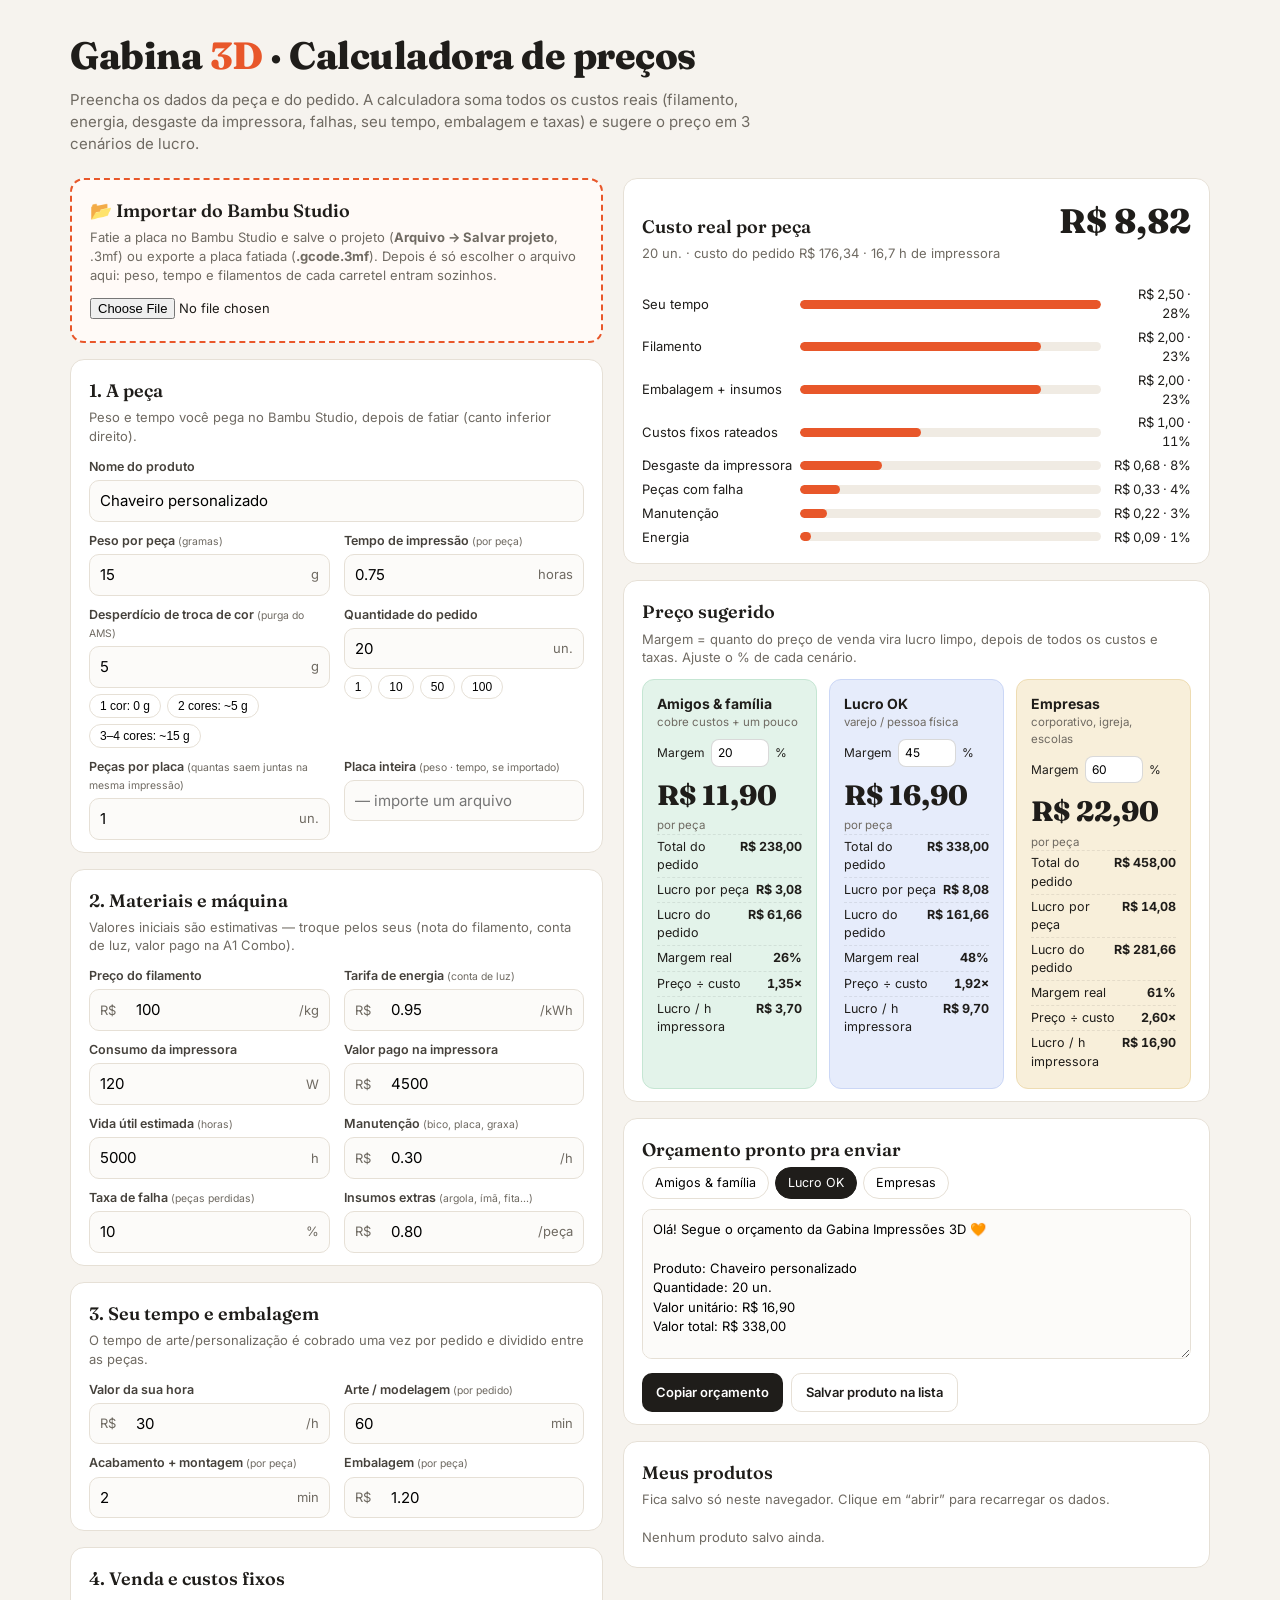
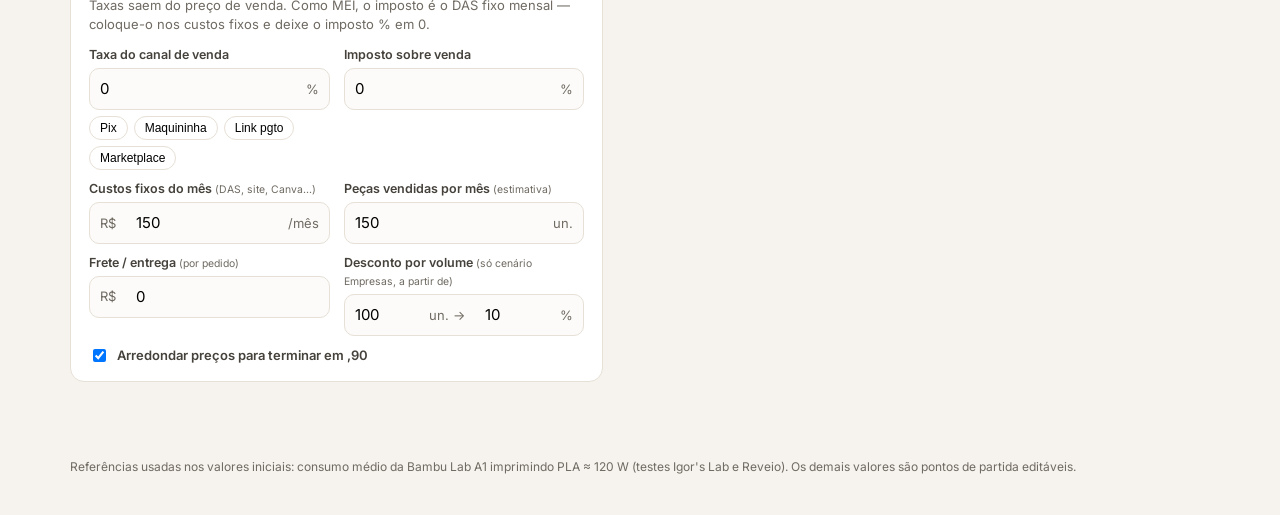
==== index.html @ 65f52829 "Calculadora de preços Gabina 3D Co-Authored-By: Claude Opus 5.5 <noreply@anthropic.com> Claude-Sessi" ====
<!DOCTYPE html>
<html lang="pt-BR">
<head>
<meta charset="UTF-8">
<meta name="viewport" content="width=device-width, initial-scale=1">
<title>Gabina 3D — Calculadora de Preços</title>
<link href="https://fonts.googleapis.com/css2?family=Fraunces:opsz,wght@9..144,600;9..144,800&family=Inter:wght@400;500;600;700&display=swap" rel="stylesheet">
<style>
:root{
  --bg:#f6f3ee; --card:#fff; --ink:#1f1d1a; --muted:#6f6a62; --line:#e6e0d6;
  --brand:#e8572a; --brand-soft:#fde9e1; --ok:#2f8f5b; --ok-soft:#e3f3ea;
  --blue:#2f5fd0; --blue-soft:#e6ecfb; --gold:#b9821a; --gold-soft:#f8efda;
  --radius:14px;
}
*{box-sizing:border-box}
body{margin:0;font-family:Inter,system-ui,sans-serif;background:var(--bg);color:var(--ink);font-size:15px;line-height:1.45}
header{padding:28px 20px 8px;max-width:1180px;margin:0 auto}
h1{font-family:Fraunces,serif;font-weight:800;font-size:clamp(26px,4vw,38px);margin:0;letter-spacing:-.5px}
h1 span{color:var(--brand)}
header p{color:var(--muted);margin:6px 0 0;max-width:720px}
main{max-width:1180px;margin:0 auto;padding:16px 20px 60px;display:grid;grid-template-columns:minmax(0,1fr) minmax(0,1.1fr);gap:20px}
@media(max-width:900px){main{grid-template-columns:1fr}}
.card{background:var(--card);border:1px solid var(--line);border-radius:var(--radius);padding:18px 18px 12px;margin-bottom:16px}
.card h2{font-family:Fraunces,serif;font-size:18px;margin:0 0 4px;font-weight:600}
.card .hint{color:var(--muted);font-size:13px;margin:0 0 12px}
.grid{display:grid;grid-template-columns:1fr 1fr;gap:10px 14px}
@media(max-width:520px){.grid{grid-template-columns:1fr}}
label{display:block;font-size:12.5px;font-weight:600;color:#45413b;margin-bottom:4px}
label small{font-weight:400;color:var(--muted)}
.field{display:flex;align-items:center;border:1px solid var(--line);border-radius:10px;background:#fcfbf9;overflow:hidden}
.field:focus-within{border-color:var(--brand);box-shadow:0 0 0 3px var(--brand-soft)}
.field span{padding:0 10px;color:var(--muted);font-size:13px;white-space:nowrap}
.field input,.field select{border:0;background:transparent;padding:9px 10px;font:inherit;width:100%;min-width:0;outline:none}
.full{grid-column:1/-1}
.presets{display:flex;flex-wrap:wrap;gap:6px;margin-top:6px}
.chip{border:1px solid var(--line);background:#fff;border-radius:999px;padding:4px 10px;font-size:12px;cursor:pointer}
.chip:hover{border-color:var(--brand);color:var(--brand)}
.right{position:sticky;top:12px;align-self:start}
@media(max-width:900px){.right{position:static}}
.costbox{display:flex;justify-content:space-between;align-items:baseline;gap:10px;flex-wrap:wrap}
.big{font-family:Fraunces,serif;font-weight:800;font-size:34px}
.bars{margin-top:10px}
.bar{display:grid;grid-template-columns:150px 1fr 82px;gap:8px;align-items:center;font-size:13px;margin:5px 0}
.bar .track{height:9px;background:#f0ebe3;border-radius:9px;overflow:hidden}
.bar .fill{height:100%;background:var(--brand);border-radius:9px}
.bar .v{text-align:right;font-variant-numeric:tabular-nums}
.scen{display:grid;grid-template-columns:repeat(3,1fr);gap:12px}
@media(max-width:640px){.scen{grid-template-columns:1fr}}
.sc{border-radius:12px;padding:14px;border:1px solid var(--line)}
.sc.a{background:var(--ok-soft);border-color:#c5e6d3}
.sc.b{background:var(--blue-soft);border-color:#cbd7f6}
.sc.c{background:var(--gold-soft);border-color:#eedcb2}
.sc h3{margin:0;font-size:14px}
.sc .tag{font-size:11.5px;color:var(--muted)}
.sc .price{font-family:Fraunces,serif;font-weight:800;font-size:28px;margin:8px 0 2px}
.sc .row{display:flex;justify-content:space-between;font-size:12.5px;padding:3px 0;border-top:1px dashed rgba(0,0,0,.08)}
.sc .row b{font-variant-numeric:tabular-nums}
.sc .m{display:flex;align-items:center;gap:6px;margin:8px 0 6px;font-size:12px}
.sc .m input{width:58px;padding:4px 6px;border:1px solid rgba(0,0,0,.15);border-radius:8px;font:inherit}
.btn{border:0;background:var(--ink);color:#fff;padding:9px 14px;border-radius:10px;font:inherit;font-weight:600;cursor:pointer;font-size:13px}
.btn.ghost{background:#fff;color:var(--ink);border:1px solid var(--line)}
.btn.small{padding:6px 10px;font-size:12px}
.btn:hover{opacity:.9}
.alert{background:#fff4e5;border:1px solid #f3d3a6;color:#7a4a08;padding:10px 12px;border-radius:10px;font-size:13px;margin-top:10px}
.alert.bad{background:#fde8e8;border-color:#f3b4b4;color:#8a1c1c}
.toggle{display:flex;align-items:center;gap:8px;font-size:13px;margin-top:10px}
textarea{width:100%;min-height:150px;border:1px solid var(--line);border-radius:10px;padding:10px;font:13px/1.5 Inter,sans-serif;background:#fcfbf9;resize:vertical}
table{width:100%;border-collapse:collapse;font-size:13px}
th,td{text-align:left;padding:7px 6px;border-bottom:1px solid var(--line)}
th{font-size:11.5px;text-transform:uppercase;letter-spacing:.4px;color:var(--muted)}
td.num{text-align:right;font-variant-numeric:tabular-nums}
.empty{color:var(--muted);font-size:13px;padding:8px 0}
.tabs{display:flex;gap:6px;margin-bottom:10px;flex-wrap:wrap}
.tabs button{border:1px solid var(--line);background:#fff;border-radius:999px;padding:6px 12px;font:inherit;font-size:12.5px;cursor:pointer}
.tabs button.on{background:var(--ink);color:#fff;border-color:var(--ink)}
.toast{position:fixed;bottom:20px;left:50%;transform:translateX(-50%);background:var(--ink);color:#fff;padding:10px 16px;border-radius:10px;font-size:13px;opacity:0;transition:.25s;pointer-events:none}
.toast.on{opacity:1}
footer{max-width:1180px;margin:0 auto;padding:0 20px 40px;color:var(--muted);font-size:12px}
</style>
</head>
<body>
<header>
  <h1>Gabina <span>3D</span> · Calculadora de preços</h1>
  <p>Preencha os dados da peça e do pedido. A calculadora soma todos os custos reais (filamento, energia, desgaste da impressora, falhas, seu tempo, embalagem e taxas) e sugere o preço em 3 cenários de lucro.</p>
</header>

<main>
<section>
  <div class="card" id="importCard" style="border:2px dashed var(--brand);background:#fffaf7">
    <h2>📂 Importar do Bambu Studio</h2>
    <p class="hint">Fatie a placa no Bambu Studio e salve o projeto (<b>Arquivo → Salvar projeto</b>, .3mf) ou exporte a placa fatiada (<b>.gcode.3mf</b>). Depois é só escolher o arquivo aqui: peso, tempo e filamentos de cada carretel entram sozinhos.</p>
    <input type="file" id="arquivo" accept=".3mf,.gcode,.gco" style="font:inherit;font-size:13px">
    <div id="impStatus"></div>
    <div id="carreteis" style="margin-top:10px"></div>
  </div>

  <div class="card">
    <h2>1. A peça</h2>
    <p class="hint">Peso e tempo você pega no Bambu Studio, depois de fatiar (canto inferior direito).</p>
    <div class="grid">
      <div class="full"><label>Nome do produto</label><div class="field"><input id="nome" value="Chaveiro personalizado"></div></div>
      <div><label>Peso por peça <small>(gramas)</small></label><div class="field"><input id="gramas" type="number" step="0.1" value="15"><span>g</span></div></div>
      <div><label>Tempo de impressão <small>(por peça)</small></label><div class="field"><input id="horas" type="number" step="0.05" value="0.75"><span>horas</span></div></div>
      <div><label>Desperdício de troca de cor <small>(purga do AMS)</small></label><div class="field"><input id="purga" type="number" step="0.1" value="5"><span>g</span></div><div class="presets"><button class="chip" data-set="purga:0">1 cor: 0 g</button><button class="chip" data-set="purga:5">2 cores: ~5 g</button><button class="chip" data-set="purga:15">3–4 cores: ~15 g</button></div></div>
      <div><label>Quantidade do pedido</label><div class="field"><input id="qtd" type="number" step="1" min="1" value="20"><span>un.</span></div><div class="presets"><button class="chip" data-set="qtd:1">1</button><button class="chip" data-set="qtd:10">10</button><button class="chip" data-set="qtd:50">50</button><button class="chip" data-set="qtd:100">100</button></div></div>
      <div><label>Peças por placa <small>(quantas saem juntas na mesma impressão)</small></label><div class="field"><input id="porPlaca" type="number" step="1" min="1" value="1"><span>un.</span></div></div>
      <div><label>Placa inteira <small>(peso · tempo, se importado)</small></label><div class="field"><input id="placaInfo" readonly placeholder="— importe um arquivo" style="color:#6f6a62"></div></div>
    </div>
  </div>

  <div class="card">
    <h2>2. Materiais e máquina</h2>
    <p class="hint">Valores iniciais são estimativas — troque pelos seus (nota do filamento, conta de luz, valor pago na A1 Combo).</p>
    <div class="grid">
      <div><label>Preço do filamento</label><div class="field"><span>R$</span><input id="filKg" type="number" step="1" value="100"><span>/kg</span></div></div>
      <div><label>Tarifa de energia <small>(conta de luz)</small></label><div class="field"><span>R$</span><input id="kwh" type="number" step="0.01" value="0.95"><span>/kWh</span></div></div>
      <div><label>Consumo da impressora</label><div class="field"><input id="watts" type="number" step="1" value="120"><span>W</span></div></div>
      <div><label>Valor pago na impressora</label><div class="field"><span>R$</span><input id="maq" type="number" step="10" value="4500"></div></div>
      <div><label>Vida útil estimada <small>(horas)</small></label><div class="field"><input id="vida" type="number" step="100" value="5000"><span>h</span></div></div>
      <div><label>Manutenção <small>(bico, placa, graxa)</small></label><div class="field"><span>R$</span><input id="manut" type="number" step="0.05" value="0.30"><span>/h</span></div></div>
      <div><label>Taxa de falha <small>(peças perdidas)</small></label><div class="field"><input id="falha" type="number" step="1" value="10"><span>%</span></div></div>
      <div><label>Insumos extras <small>(argola, ímã, fita…)</small></label><div class="field"><span>R$</span><input id="extras" type="number" step="0.1" value="0.80"><span>/peça</span></div></div>
    </div>
  </div>

  <div class="card">
    <h2>3. Seu tempo e embalagem</h2>
    <p class="hint">O tempo de arte/personalização é cobrado uma vez por pedido e dividido entre as peças.</p>
    <div class="grid">
      <div><label>Valor da sua hora</label><div class="field"><span>R$</span><input id="hora" type="number" step="1" value="30"><span>/h</span></div></div>
      <div><label>Arte / modelagem <small>(por pedido)</small></label><div class="field"><input id="arte" type="number" step="5" value="60"><span>min</span></div></div>
      <div><label>Acabamento + montagem <small>(por peça)</small></label><div class="field"><input id="acab" type="number" step="1" value="2"><span>min</span></div></div>
      <div><label>Embalagem <small>(por peça)</small></label><div class="field"><span>R$</span><input id="emb" type="number" step="0.1" value="1.20"></div></div>
    </div>
  </div>

  <div class="card">
    <h2>4. Venda e custos fixos</h2>
    <p class="hint">Taxas saem do preço de venda. Como MEI, o imposto é o DAS fixo mensal — coloque-o nos custos fixos e deixe o imposto % em 0.</p>
    <div class="grid">
      <div><label>Taxa do canal de venda</label><div class="field"><input id="taxa" type="number" step="0.1" value="0"><span>%</span></div>
        <div class="presets"><button class="chip" data-set="taxa:0">Pix</button><button class="chip" data-set="taxa:3.5">Maquininha</button><button class="chip" data-set="taxa:5">Link pgto</button><button class="chip" data-set="taxa:20">Marketplace</button></div></div>
      <div><label>Imposto sobre venda</label><div class="field"><input id="imp" type="number" step="0.1" value="0"><span>%</span></div></div>
      <div><label>Custos fixos do mês <small>(DAS, site, Canva…)</small></label><div class="field"><span>R$</span><input id="fixo" type="number" step="10" value="150"><span>/mês</span></div></div>
      <div><label>Peças vendidas por mês <small>(estimativa)</small></label><div class="field"><input id="pecasMes" type="number" step="10" value="150"><span>un.</span></div></div>
      <div><label>Frete / entrega <small>(por pedido)</small></label><div class="field"><span>R$</span><input id="frete" type="number" step="1" value="0"></div></div>
      <div><label>Desconto por volume <small>(só cenário Empresas, a partir de)</small></label><div class="field"><input id="volMin" type="number" step="10" value="100"><span>un. →</span><input id="volDesc" type="number" step="1" value="10"><span>%</span></div></div>
    </div>
    <label class="toggle"><input type="checkbox" id="arred" checked> Arredondar preços para terminar em ,90</label>
  </div>
</section>

<section class="right">
  <div class="card">
    <div class="costbox">
      <div><h2>Custo real por peça</h2><p class="hint" id="custoSub">—</p></div>
      <div class="big" id="custoUn">R$ 0,00</div>
    </div>
    <div class="bars" id="bars"></div>
    <div id="alerts"></div>
  </div>

  <div class="card">
    <h2>Preço sugerido</h2>
    <p class="hint">Margem = quanto do preço de venda vira lucro limpo, depois de todos os custos e taxas. Ajuste o % de cada cenário.</p>
    <div class="scen" id="scen"></div>
  </div>

  <div class="card">
    <h2>Orçamento pronto pra enviar</h2>
    <div class="tabs" id="tabs">
      <button data-s="0">Amigos & família</button><button data-s="1" class="on">Lucro OK</button><button data-s="2">Empresas</button>
    </div>
    <textarea id="orc" readonly></textarea>
    <div style="display:flex;gap:8px;margin-top:8px;flex-wrap:wrap">
      <button class="btn" id="copiar">Copiar orçamento</button>
      <button class="btn ghost" id="salvar">Salvar produto na lista</button>
    </div>
  </div>

  <div class="card">
    <h2>Meus produtos</h2>
    <p class="hint">Fica salvo só neste navegador. Clique em “abrir” para recarregar os dados.</p>
    <div id="lista"></div>
  </div>
</section>
</main>
<footer>Referências usadas nos valores iniciais: consumo médio da Bambu Lab A1 imprimindo PLA ≈ 120 W (testes Igor's Lab e Reveio). Os demais valores são pontos de partida editáveis.</footer>
<div class="toast" id="toast"></div>

<script>/*!

JSZip v3.10.1 - A JavaScript class for generating and reading zip files
<http://stuartk.com/jszip>

(c) 2009-2016 Stuart Knightley <stuart [at] stuartk.com>
Dual licenced under the MIT license or GPLv3. See https://raw.github.com/Stuk/jszip/main/LICENSE.markdown.

JSZip uses the library pako released under the MIT license :
https://github.com/nodeca/pako/blob/main/LICENSE
*/

!function(e){if("object"==typeof exports&&"undefined"!=typeof module)module.exports=e();else if("function"==typeof define&&define.amd)define([],e);else{("undefined"!=typeof window?window:"undefined"!=typeof global?global:"undefined"!=typeof self?self:this).JSZip=e()}}(function(){return function s(a,o,h){function u(r,e){if(!o[r]){if(!a[r]){var t="function"==typeof require&&require;if(!e&&t)return t(r,!0);if(l)return l(r,!0);var n=new Error("Cannot find module '"+r+"'");throw n.code="MODULE_NOT_FOUND",n}var i=o[r]={exports:{}};a[r][0].call(i.exports,function(e){var t=a[r][1][e];return u(t||e)},i,i.exports,s,a,o,h)}return o[r].exports}for(var l="function"==typeof require&&require,e=0;e<h.length;e++)u(h[e]);return u}({1:[function(e,t,r){"use strict";var d=e("./utils"),c=e("./support"),p="ABCDEFGHIJKLMNOPQRSTUVWXYZabcdefghijklmnopqrstuvwxyz0123456789+/=";r.encode=function(e){for(var t,r,n,i,s,a,o,h=[],u=0,l=e.length,f=l,c="string"!==d.getTypeOf(e);u<e.length;)f=l-u,n=c?(t=e[u++],r=u<l?e[u++]:0,u<l?e[u++]:0):(t=e.charCodeAt(u++),r=u<l?e.charCodeAt(u++):0,u<l?e.charCodeAt(u++):0),i=t>>2,s=(3&t)<<4|r>>4,a=1<f?(15&r)<<2|n>>6:64,o=2<f?63&n:64,h.push(p.charAt(i)+p.charAt(s)+p.charAt(a)+p.charAt(o));return h.join("")},r.decode=function(e){var t,r,n,i,s,a,o=0,h=0,u="data:";if(e.substr(0,u.length)===u)throw new Error("Invalid base64 input, it looks like a data url.");var l,f=3*(e=e.replace(/[^A-Za-z0-9+/=]/g,"")).length/4;if(e.charAt(e.length-1)===p.charAt(64)&&f--,e.charAt(e.length-2)===p.charAt(64)&&f--,f%1!=0)throw new Error("Invalid base64 input, bad content length.");for(l=c.uint8array?new Uint8Array(0|f):new Array(0|f);o<e.length;)t=p.indexOf(e.charAt(o++))<<2|(i=p.indexOf(e.charAt(o++)))>>4,r=(15&i)<<4|(s=p.indexOf(e.charAt(o++)))>>2,n=(3&s)<<6|(a=p.indexOf(e.charAt(o++))),l[h++]=t,64!==s&&(l[h++]=r),64!==a&&(l[h++]=n);return l}},{"./support":30,"./utils":32}],2:[function(e,t,r){"use strict";var n=e("./external"),i=e("./stream/DataWorker"),s=e("./stream/Crc32Probe"),a=e("./stream/DataLengthProbe");function o(e,t,r,n,i){this.compressedSize=e,this.uncompressedSize=t,this.crc32=r,this.compression=n,this.compressedContent=i}o.prototype={getContentWorker:function(){var e=new i(n.Promise.resolve(this.compressedContent)).pipe(this.compression.uncompressWorker()).pipe(new a("data_length")),t=this;return e.on("end",function(){if(this.streamInfo.data_length!==t.uncompressedSize)throw new Error("Bug : uncompressed data size mismatch")}),e},getCompressedWorker:function(){return new i(n.Promise.resolve(this.compressedContent)).withStreamInfo("compressedSize",this.compressedSize).withStreamInfo("uncompressedSize",this.uncompressedSize).withStreamInfo("crc32",this.crc32).withStreamInfo("compression",this.compression)}},o.createWorkerFrom=function(e,t,r){return e.pipe(new s).pipe(new a("uncompressedSize")).pipe(t.compressWorker(r)).pipe(new a("compressedSize")).withStreamInfo("compression",t)},t.exports=o},{"./external":6,"./stream/Crc32Probe":25,"./stream/DataLengthProbe":26,"./stream/DataWorker":27}],3:[function(e,t,r){"use strict";var n=e("./stream/GenericWorker");r.STORE={magic:"\0\0",compressWorker:function(){return new n("STORE compression")},uncompressWorker:function(){return new n("STORE decompression")}},r.DEFLATE=e("./flate")},{"./flate":7,"./stream/GenericWorker":28}],4:[function(e,t,r){"use strict";var n=e("./utils");var o=function(){for(var e,t=[],r=0;r<256;r++){e=r;for(var n=0;n<8;n++)e=1&e?3988292384^e>>>1:e>>>1;t[r]=e}return t}();t.exports=function(e,t){return void 0!==e&&e.length?"string"!==n.getTypeOf(e)?function(e,t,r,n){var i=o,s=n+r;e^=-1;for(var a=n;a<s;a++)e=e>>>8^i[255&(e^t[a])];return-1^e}(0|t,e,e.length,0):function(e,t,r,n){var i=o,s=n+r;e^=-1;for(var a=n;a<s;a++)e=e>>>8^i[255&(e^t.charCodeAt(a))];return-1^e}(0|t,e,e.length,0):0}},{"./utils":32}],5:[function(e,t,r){"use strict";r.base64=!1,r.binary=!1,r.dir=!1,r.createFolders=!0,r.date=null,r.compression=null,r.compressionOptions=null,r.comment=null,r.unixPermissions=null,r.dosPermissions=null},{}],6:[function(e,t,r){"use strict";var n=null;n="undefined"!=typeof Promise?Promise:e("lie"),t.exports={Promise:n}},{lie:37}],7:[function(e,t,r){"use strict";var n="undefined"!=typeof Uint8Array&&"undefined"!=typeof Uint16Array&&"undefined"!=typeof Uint32Array,i=e("pako"),s=e("./utils"),a=e("./stream/GenericWorker"),o=n?"uint8array":"array";function h(e,t){a.call(this,"FlateWorker/"+e),this._pako=null,this._pakoAction=e,this._pakoOptions=t,this.meta={}}r.magic="\b\0",s.inherits(h,a),h.prototype.processChunk=function(e){this.meta=e.meta,null===this._pako&&this._createPako(),this._pako.push(s.transformTo(o,e.data),!1)},h.prototype.flush=function(){a.prototype.flush.call(this),null===this._pako&&this._createPako(),this._pako.push([],!0)},h.prototype.cleanUp=function(){a.prototype.cleanUp.call(this),this._pako=null},h.prototype._createPako=function(){this._pako=new i[this._pakoAction]({raw:!0,level:this._pakoOptions.level||-1});var t=this;this._pako.onData=function(e){t.push({data:e,meta:t.meta})}},r.compressWorker=function(e){return new h("Deflate",e)},r.uncompressWorker=function(){return new h("Inflate",{})}},{"./stream/GenericWorker":28,"./utils":32,pako:38}],8:[function(e,t,r){"use strict";function A(e,t){var r,n="";for(r=0;r<t;r++)n+=String.fromCharCode(255&e),e>>>=8;return n}function n(e,t,r,n,i,s){var a,o,h=e.file,u=e.compression,l=s!==O.utf8encode,f=I.transformTo("string",s(h.name)),c=I.transformTo("string",O.utf8encode(h.name)),d=h.comment,p=I.transformTo("string",s(d)),m=I.transformTo("string",O.utf8encode(d)),_=c.length!==h.name.length,g=m.length!==d.length,b="",v="",y="",w=h.dir,k=h.date,x={crc32:0,compressedSize:0,uncompressedSize:0};t&&!r||(x.crc32=e.crc32,x.compressedSize=e.compressedSize,x.uncompressedSize=e.uncompressedSize);var S=0;t&&(S|=8),l||!_&&!g||(S|=2048);var z=0,C=0;w&&(z|=16),"UNIX"===i?(C=798,z|=function(e,t){var r=e;return e||(r=t?16893:33204),(65535&r)<<16}(h.unixPermissions,w)):(C=20,z|=function(e){return 63&(e||0)}(h.dosPermissions)),a=k.getUTCHours(),a<<=6,a|=k.getUTCMinutes(),a<<=5,a|=k.getUTCSeconds()/2,o=k.getUTCFullYear()-1980,o<<=4,o|=k.getUTCMonth()+1,o<<=5,o|=k.getUTCDate(),_&&(v=A(1,1)+A(B(f),4)+c,b+="up"+A(v.length,2)+v),g&&(y=A(1,1)+A(B(p),4)+m,b+="uc"+A(y.length,2)+y);var E="";return E+="\n\0",E+=A(S,2),E+=u.magic,E+=A(a,2),E+=A(o,2),E+=A(x.crc32,4),E+=A(x.compressedSize,4),E+=A(x.uncompressedSize,4),E+=A(f.length,2),E+=A(b.length,2),{fileRecord:R.LOCAL_FILE_HEADER+E+f+b,dirRecord:R.CENTRAL_FILE_HEADER+A(C,2)+E+A(p.length,2)+"\0\0\0\0"+A(z,4)+A(n,4)+f+b+p}}var I=e("../utils"),i=e("../stream/GenericWorker"),O=e("../utf8"),B=e("../crc32"),R=e("../signature");function s(e,t,r,n){i.call(this,"ZipFileWorker"),this.bytesWritten=0,this.zipComment=t,this.zipPlatform=r,this.encodeFileName=n,this.streamFiles=e,this.accumulate=!1,this.contentBuffer=[],this.dirRecords=[],this.currentSourceOffset=0,this.entriesCount=0,this.currentFile=null,this._sources=[]}I.inherits(s,i),s.prototype.push=function(e){var t=e.meta.percent||0,r=this.entriesCount,n=this._sources.length;this.accumulate?this.contentBuffer.push(e):(this.bytesWritten+=e.data.length,i.prototype.push.call(this,{data:e.data,meta:{currentFile:this.currentFile,percent:r?(t+100*(r-n-1))/r:100}}))},s.prototype.openedSource=function(e){this.currentSourceOffset=this.bytesWritten,this.currentFile=e.file.name;var t=this.streamFiles&&!e.file.dir;if(t){var r=n(e,t,!1,this.currentSourceOffset,this.zipPlatform,this.encodeFileName);this.push({data:r.fileRecord,meta:{percent:0}})}else this.accumulate=!0},s.prototype.closedSource=function(e){this.accumulate=!1;var t=this.streamFiles&&!e.file.dir,r=n(e,t,!0,this.currentSourceOffset,this.zipPlatform,this.encodeFileName);if(this.dirRecords.push(r.dirRecord),t)this.push({data:function(e){return R.DATA_DESCRIPTOR+A(e.crc32,4)+A(e.compressedSize,4)+A(e.uncompressedSize,4)}(e),meta:{percent:100}});else for(this.push({data:r.fileRecord,meta:{percent:0}});this.contentBuffer.length;)this.push(this.contentBuffer.shift());this.currentFile=null},s.prototype.flush=function(){for(var e=this.bytesWritten,t=0;t<this.dirRecords.length;t++)this.push({data:this.dirRecords[t],meta:{percent:100}});var r=this.bytesWritten-e,n=function(e,t,r,n,i){var s=I.transformTo("string",i(n));return R.CENTRAL_DIRECTORY_END+"\0\0\0\0"+A(e,2)+A(e,2)+A(t,4)+A(r,4)+A(s.length,2)+s}(this.dirRecords.length,r,e,this.zipComment,this.encodeFileName);this.push({data:n,meta:{percent:100}})},s.prototype.prepareNextSource=function(){this.previous=this._sources.shift(),this.openedSource(this.previous.streamInfo),this.isPaused?this.previous.pause():this.previous.resume()},s.prototype.registerPrevious=function(e){this._sources.push(e);var t=this;return e.on("data",function(e){t.processChunk(e)}),e.on("end",function(){t.closedSource(t.previous.streamInfo),t._sources.length?t.prepareNextSource():t.end()}),e.on("error",function(e){t.error(e)}),this},s.prototype.resume=function(){return!!i.prototype.resume.call(this)&&(!this.previous&&this._sources.length?(this.prepareNextSource(),!0):this.previous||this._sources.length||this.generatedError?void 0:(this.end(),!0))},s.prototype.error=function(e){var t=this._sources;if(!i.prototype.error.call(this,e))return!1;for(var r=0;r<t.length;r++)try{t[r].error(e)}catch(e){}return!0},s.prototype.lock=function(){i.prototype.lock.call(this);for(var e=this._sources,t=0;t<e.length;t++)e[t].lock()},t.exports=s},{"../crc32":4,"../signature":23,"../stream/GenericWorker":28,"../utf8":31,"../utils":32}],9:[function(e,t,r){"use strict";var u=e("../compressions"),n=e("./ZipFileWorker");r.generateWorker=function(e,a,t){var o=new n(a.streamFiles,t,a.platform,a.encodeFileName),h=0;try{e.forEach(function(e,t){h++;var r=function(e,t){var r=e||t,n=u[r];if(!n)throw new Error(r+" is not a valid compression method !");return n}(t.options.compression,a.compression),n=t.options.compressionOptions||a.compressionOptions||{},i=t.dir,s=t.date;t._compressWorker(r,n).withStreamInfo("file",{name:e,dir:i,date:s,comment:t.comment||"",unixPermissions:t.unixPermissions,dosPermissions:t.dosPermissions}).pipe(o)}),o.entriesCount=h}catch(e){o.error(e)}return o}},{"../compressions":3,"./ZipFileWorker":8}],10:[function(e,t,r){"use strict";function n(){if(!(this instanceof n))return new n;if(arguments.length)throw new Error("The constructor with parameters has been removed in JSZip 3.0, please check the upgrade guide.");this.files=Object.create(null),this.comment=null,this.root="",this.clone=function(){var e=new n;for(var t in this)"function"!=typeof this[t]&&(e[t]=this[t]);return e}}(n.prototype=e("./object")).loadAsync=e("./load"),n.support=e("./support"),n.defaults=e("./defaults"),n.version="3.10.1",n.loadAsync=function(e,t){return(new n).loadAsync(e,t)},n.external=e("./external"),t.exports=n},{"./defaults":5,"./external":6,"./load":11,"./object":15,"./support":30}],11:[function(e,t,r){"use strict";var u=e("./utils"),i=e("./external"),n=e("./utf8"),s=e("./zipEntries"),a=e("./stream/Crc32Probe"),l=e("./nodejsUtils");function f(n){return new i.Promise(function(e,t){var r=n.decompressed.getContentWorker().pipe(new a);r.on("error",function(e){t(e)}).on("end",function(){r.streamInfo.crc32!==n.decompressed.crc32?t(new Error("Corrupted zip : CRC32 mismatch")):e()}).resume()})}t.exports=function(e,o){var h=this;return o=u.extend(o||{},{base64:!1,checkCRC32:!1,optimizedBinaryString:!1,createFolders:!1,decodeFileName:n.utf8decode}),l.isNode&&l.isStream(e)?i.Promise.reject(new Error("JSZip can't accept a stream when loading a zip file.")):u.prepareContent("the loaded zip file",e,!0,o.optimizedBinaryString,o.base64).then(function(e){var t=new s(o);return t.load(e),t}).then(function(e){var t=[i.Promise.resolve(e)],r=e.files;if(o.checkCRC32)for(var n=0;n<r.length;n++)t.push(f(r[n]));return i.Promise.all(t)}).then(function(e){for(var t=e.shift(),r=t.files,n=0;n<r.length;n++){var i=r[n],s=i.fileNameStr,a=u.resolve(i.fileNameStr);h.file(a,i.decompressed,{binary:!0,optimizedBinaryString:!0,date:i.date,dir:i.dir,comment:i.fileCommentStr.length?i.fileCommentStr:null,unixPermissions:i.unixPermissions,dosPermissions:i.dosPermissions,createFolders:o.createFolders}),i.dir||(h.file(a).unsafeOriginalName=s)}return t.zipComment.length&&(h.comment=t.zipComment),h})}},{"./external":6,"./nodejsUtils":14,"./stream/Crc32Probe":25,"./utf8":31,"./utils":32,"./zipEntries":33}],12:[function(e,t,r){"use strict";var n=e("../utils"),i=e("../stream/GenericWorker");function s(e,t){i.call(this,"Nodejs stream input adapter for "+e),this._upstreamEnded=!1,this._bindStream(t)}n.inherits(s,i),s.prototype._bindStream=function(e){var t=this;(this._stream=e).pause(),e.on("data",function(e){t.push({data:e,meta:{percent:0}})}).on("error",function(e){t.isPaused?this.generatedError=e:t.error(e)}).on("end",function(){t.isPaused?t._upstreamEnded=!0:t.end()})},s.prototype.pause=function(){return!!i.prototype.pause.call(this)&&(this._stream.pause(),!0)},s.prototype.resume=function(){return!!i.prototype.resume.call(this)&&(this._upstreamEnded?this.end():this._stream.resume(),!0)},t.exports=s},{"../stream/GenericWorker":28,"../utils":32}],13:[function(e,t,r){"use strict";var i=e("readable-stream").Readable;function n(e,t,r){i.call(this,t),this._helper=e;var n=this;e.on("data",function(e,t){n.push(e)||n._helper.pause(),r&&r(t)}).on("error",function(e){n.emit("error",e)}).on("end",function(){n.push(null)})}e("../utils").inherits(n,i),n.prototype._read=function(){this._helper.resume()},t.exports=n},{"../utils":32,"readable-stream":16}],14:[function(e,t,r){"use strict";t.exports={isNode:"undefined"!=typeof Buffer,newBufferFrom:function(e,t){if(Buffer.from&&Buffer.from!==Uint8Array.from)return Buffer.from(e,t);if("number"==typeof e)throw new Error('The "data" argument must not be a number');return new Buffer(e,t)},allocBuffer:function(e){if(Buffer.alloc)return Buffer.alloc(e);var t=new Buffer(e);return t.fill(0),t},isBuffer:function(e){return Buffer.isBuffer(e)},isStream:function(e){return e&&"function"==typeof e.on&&"function"==typeof e.pause&&"function"==typeof e.resume}}},{}],15:[function(e,t,r){"use strict";function s(e,t,r){var n,i=u.getTypeOf(t),s=u.extend(r||{},f);s.date=s.date||new Date,null!==s.compression&&(s.compression=s.compression.toUpperCase()),"string"==typeof s.unixPermissions&&(s.unixPermissions=parseInt(s.unixPermissions,8)),s.unixPermissions&&16384&s.unixPermissions&&(s.dir=!0),s.dosPermissions&&16&s.dosPermissions&&(s.dir=!0),s.dir&&(e=g(e)),s.createFolders&&(n=_(e))&&b.call(this,n,!0);var a="string"===i&&!1===s.binary&&!1===s.base64;r&&void 0!==r.binary||(s.binary=!a),(t instanceof c&&0===t.uncompressedSize||s.dir||!t||0===t.length)&&(s.base64=!1,s.binary=!0,t="",s.compression="STORE",i="string");var o=null;o=t instanceof c||t instanceof l?t:p.isNode&&p.isStream(t)?new m(e,t):u.prepareContent(e,t,s.binary,s.optimizedBinaryString,s.base64);var h=new d(e,o,s);this.files[e]=h}var i=e("./utf8"),u=e("./utils"),l=e("./stream/GenericWorker"),a=e("./stream/StreamHelper"),f=e("./defaults"),c=e("./compressedObject"),d=e("./zipObject"),o=e("./generate"),p=e("./nodejsUtils"),m=e("./nodejs/NodejsStreamInputAdapter"),_=function(e){"/"===e.slice(-1)&&(e=e.substring(0,e.length-1));var t=e.lastIndexOf("/");return 0<t?e.substring(0,t):""},g=function(e){return"/"!==e.slice(-1)&&(e+="/"),e},b=function(e,t){return t=void 0!==t?t:f.createFolders,e=g(e),this.files[e]||s.call(this,e,null,{dir:!0,createFolders:t}),this.files[e]};function h(e){return"[object RegExp]"===Object.prototype.toString.call(e)}var n={load:function(){throw new Error("This method has been removed in JSZip 3.0, please check the upgrade guide.")},forEach:function(e){var t,r,n;for(t in this.files)n=this.files[t],(r=t.slice(this.root.length,t.length))&&t.slice(0,this.root.length)===this.root&&e(r,n)},filter:function(r){var n=[];return this.forEach(function(e,t){r(e,t)&&n.push(t)}),n},file:function(e,t,r){if(1!==arguments.length)return e=this.root+e,s.call(this,e,t,r),this;if(h(e)){var n=e;return this.filter(function(e,t){return!t.dir&&n.test(e)})}var i=this.files[this.root+e];return i&&!i.dir?i:null},folder:function(r){if(!r)return this;if(h(r))return this.filter(function(e,t){return t.dir&&r.test(e)});var e=this.root+r,t=b.call(this,e),n=this.clone();return n.root=t.name,n},remove:function(r){r=this.root+r;var e=this.files[r];if(e||("/"!==r.slice(-1)&&(r+="/"),e=this.files[r]),e&&!e.dir)delete this.files[r];else for(var t=this.filter(function(e,t){return t.name.slice(0,r.length)===r}),n=0;n<t.length;n++)delete this.files[t[n].name];return this},generate:function(){throw new Error("This method has been removed in JSZip 3.0, please check the upgrade guide.")},generateInternalStream:function(e){var t,r={};try{if((r=u.extend(e||{},{streamFiles:!1,compression:"STORE",compressionOptions:null,type:"",platform:"DOS",comment:null,mimeType:"application/zip",encodeFileName:i.utf8encode})).type=r.type.toLowerCase(),r.compression=r.compression.toUpperCase(),"binarystring"===r.type&&(r.type="string"),!r.type)throw new Error("No output type specified.");u.checkSupport(r.type),"darwin"!==r.platform&&"freebsd"!==r.platform&&"linux"!==r.platform&&"sunos"!==r.platform||(r.platform="UNIX"),"win32"===r.platform&&(r.platform="DOS");var n=r.comment||this.comment||"";t=o.generateWorker(this,r,n)}catch(e){(t=new l("error")).error(e)}return new a(t,r.type||"string",r.mimeType)},generateAsync:function(e,t){return this.generateInternalStream(e).accumulate(t)},generateNodeStream:function(e,t){return(e=e||{}).type||(e.type="nodebuffer"),this.generateInternalStream(e).toNodejsStream(t)}};t.exports=n},{"./compressedObject":2,"./defaults":5,"./generate":9,"./nodejs/NodejsStreamInputAdapter":12,"./nodejsUtils":14,"./stream/GenericWorker":28,"./stream/StreamHelper":29,"./utf8":31,"./utils":32,"./zipObject":35}],16:[function(e,t,r){"use strict";t.exports=e("stream")},{stream:void 0}],17:[function(e,t,r){"use strict";var n=e("./DataReader");function i(e){n.call(this,e);for(var t=0;t<this.data.length;t++)e[t]=255&e[t]}e("../utils").inherits(i,n),i.prototype.byteAt=function(e){return this.data[this.zero+e]},i.prototype.lastIndexOfSignature=function(e){for(var t=e.charCodeAt(0),r=e.charCodeAt(1),n=e.charCodeAt(2),i=e.charCodeAt(3),s=this.length-4;0<=s;--s)if(this.data[s]===t&&this.data[s+1]===r&&this.data[s+2]===n&&this.data[s+3]===i)return s-this.zero;return-1},i.prototype.readAndCheckSignature=function(e){var t=e.charCodeAt(0),r=e.charCodeAt(1),n=e.charCodeAt(2),i=e.charCodeAt(3),s=this.readData(4);return t===s[0]&&r===s[1]&&n===s[2]&&i===s[3]},i.prototype.readData=function(e){if(this.checkOffset(e),0===e)return[];var t=this.data.slice(this.zero+this.index,this.zero+this.index+e);return this.index+=e,t},t.exports=i},{"../utils":32,"./DataReader":18}],18:[function(e,t,r){"use strict";var n=e("../utils");function i(e){this.data=e,this.length=e.length,this.index=0,this.zero=0}i.prototype={checkOffset:function(e){this.checkIndex(this.index+e)},checkIndex:function(e){if(this.length<this.zero+e||e<0)throw new Error("End of data reached (data length = "+this.length+", asked index = "+e+"). Corrupted zip ?")},setIndex:function(e){this.checkIndex(e),this.index=e},skip:function(e){this.setIndex(this.index+e)},byteAt:function(){},readInt:function(e){var t,r=0;for(this.checkOffset(e),t=this.index+e-1;t>=this.index;t--)r=(r<<8)+this.byteAt(t);return this.index+=e,r},readString:function(e){return n.transformTo("string",this.readData(e))},readData:function(){},lastIndexOfSignature:function(){},readAndCheckSignature:function(){},readDate:function(){var e=this.readInt(4);return new Date(Date.UTC(1980+(e>>25&127),(e>>21&15)-1,e>>16&31,e>>11&31,e>>5&63,(31&e)<<1))}},t.exports=i},{"../utils":32}],19:[function(e,t,r){"use strict";var n=e("./Uint8ArrayReader");function i(e){n.call(this,e)}e("../utils").inherits(i,n),i.prototype.readData=function(e){this.checkOffset(e);var t=this.data.slice(this.zero+this.index,this.zero+this.index+e);return this.index+=e,t},t.exports=i},{"../utils":32,"./Uint8ArrayReader":21}],20:[function(e,t,r){"use strict";var n=e("./DataReader");function i(e){n.call(this,e)}e("../utils").inherits(i,n),i.prototype.byteAt=function(e){return this.data.charCodeAt(this.zero+e)},i.prototype.lastIndexOfSignature=function(e){return this.data.lastIndexOf(e)-this.zero},i.prototype.readAndCheckSignature=function(e){return e===this.readData(4)},i.prototype.readData=function(e){this.checkOffset(e);var t=this.data.slice(this.zero+this.index,this.zero+this.index+e);return this.index+=e,t},t.exports=i},{"../utils":32,"./DataReader":18}],21:[function(e,t,r){"use strict";var n=e("./ArrayReader");function i(e){n.call(this,e)}e("../utils").inherits(i,n),i.prototype.readData=function(e){if(this.checkOffset(e),0===e)return new Uint8Array(0);var t=this.data.subarray(this.zero+this.index,this.zero+this.index+e);return this.index+=e,t},t.exports=i},{"../utils":32,"./ArrayReader":17}],22:[function(e,t,r){"use strict";var n=e("../utils"),i=e("../support"),s=e("./ArrayReader"),a=e("./StringReader"),o=e("./NodeBufferReader"),h=e("./Uint8ArrayReader");t.exports=function(e){var t=n.getTypeOf(e);return n.checkSupport(t),"string"!==t||i.uint8array?"nodebuffer"===t?new o(e):i.uint8array?new h(n.transformTo("uint8array",e)):new s(n.transformTo("array",e)):new a(e)}},{"../support":30,"../utils":32,"./ArrayReader":17,"./NodeBufferReader":19,"./StringReader":20,"./Uint8ArrayReader":21}],23:[function(e,t,r){"use strict";r.LOCAL_FILE_HEADER="PK",r.CENTRAL_FILE_HEADER="PK",r.CENTRAL_DIRECTORY_END="PK",r.ZIP64_CENTRAL_DIRECTORY_LOCATOR="PK",r.ZIP64_CENTRAL_DIRECTORY_END="PK",r.DATA_DESCRIPTOR="PK\b"},{}],24:[function(e,t,r){"use strict";var n=e("./GenericWorker"),i=e("../utils");function s(e){n.call(this,"ConvertWorker to "+e),this.destType=e}i.inherits(s,n),s.prototype.processChunk=function(e){this.push({data:i.transformTo(this.destType,e.data),meta:e.meta})},t.exports=s},{"../utils":32,"./GenericWorker":28}],25:[function(e,t,r){"use strict";var n=e("./GenericWorker"),i=e("../crc32");function s(){n.call(this,"Crc32Probe"),this.withStreamInfo("crc32",0)}e("../utils").inherits(s,n),s.prototype.processChunk=function(e){this.streamInfo.crc32=i(e.data,this.streamInfo.crc32||0),this.push(e)},t.exports=s},{"../crc32":4,"../utils":32,"./GenericWorker":28}],26:[function(e,t,r){"use strict";var n=e("../utils"),i=e("./GenericWorker");function s(e){i.call(this,"DataLengthProbe for "+e),this.propName=e,this.withStreamInfo(e,0)}n.inherits(s,i),s.prototype.processChunk=function(e){if(e){var t=this.streamInfo[this.propName]||0;this.streamInfo[this.propName]=t+e.data.length}i.prototype.processChunk.call(this,e)},t.exports=s},{"../utils":32,"./GenericWorker":28}],27:[function(e,t,r){"use strict";var n=e("../utils"),i=e("./GenericWorker");function s(e){i.call(this,"DataWorker");var t=this;this.dataIsReady=!1,this.index=0,this.max=0,this.data=null,this.type="",this._tickScheduled=!1,e.then(function(e){t.dataIsReady=!0,t.data=e,t.max=e&&e.length||0,t.type=n.getTypeOf(e),t.isPaused||t._tickAndRepeat()},function(e){t.error(e)})}n.inherits(s,i),s.prototype.cleanUp=function(){i.prototype.cleanUp.call(this),this.data=null},s.prototype.resume=function(){return!!i.prototype.resume.call(this)&&(!this._tickScheduled&&this.dataIsReady&&(this._tickScheduled=!0,n.delay(this._tickAndRepeat,[],this)),!0)},s.prototype._tickAndRepeat=function(){this._tickScheduled=!1,this.isPaused||this.isFinished||(this._tick(),this.isFinished||(n.delay(this._tickAndRepeat,[],this),this._tickScheduled=!0))},s.prototype._tick=function(){if(this.isPaused||this.isFinished)return!1;var e=null,t=Math.min(this.max,this.index+16384);if(this.index>=this.max)return this.end();switch(this.type){case"string":e=this.data.substring(this.index,t);break;case"uint8array":e=this.data.subarray(this.index,t);break;case"array":case"nodebuffer":e=this.data.slice(this.index,t)}return this.index=t,this.push({data:e,meta:{percent:this.max?this.index/this.max*100:0}})},t.exports=s},{"../utils":32,"./GenericWorker":28}],28:[function(e,t,r){"use strict";function n(e){this.name=e||"default",this.streamInfo={},this.generatedError=null,this.extraStreamInfo={},this.isPaused=!0,this.isFinished=!1,this.isLocked=!1,this._listeners={data:[],end:[],error:[]},this.previous=null}n.prototype={push:function(e){this.emit("data",e)},end:function(){if(this.isFinished)return!1;this.flush();try{this.emit("end"),this.cleanUp(),this.isFinished=!0}catch(e){this.emit("error",e)}return!0},error:function(e){return!this.isFinished&&(this.isPaused?this.generatedError=e:(this.isFinished=!0,this.emit("error",e),this.previous&&this.previous.error(e),this.cleanUp()),!0)},on:function(e,t){return this._listeners[e].push(t),this},cleanUp:function(){this.streamInfo=this.generatedError=this.extraStreamInfo=null,this._listeners=[]},emit:function(e,t){if(this._listeners[e])for(var r=0;r<this._listeners[e].length;r++)this._listeners[e][r].call(this,t)},pipe:function(e){return e.registerPrevious(this)},registerPrevious:function(e){if(this.isLocked)throw new Error("The stream '"+this+"' has already been used.");this.streamInfo=e.streamInfo,this.mergeStreamInfo(),this.previous=e;var t=this;return e.on("data",function(e){t.processChunk(e)}),e.on("end",function(){t.end()}),e.on("error",function(e){t.error(e)}),this},pause:function(){return!this.isPaused&&!this.isFinished&&(this.isPaused=!0,this.previous&&this.previous.pause(),!0)},resume:function(){if(!this.isPaused||this.isFinished)return!1;var e=this.isPaused=!1;return this.generatedError&&(this.error(this.generatedError),e=!0),this.previous&&this.previous.resume(),!e},flush:function(){},processChunk:function(e){this.push(e)},withStreamInfo:function(e,t){return this.extraStreamInfo[e]=t,this.mergeStreamInfo(),this},mergeStreamInfo:function(){for(var e in this.extraStreamInfo)Object.prototype.hasOwnProperty.call(this.extraStreamInfo,e)&&(this.streamInfo[e]=this.extraStreamInfo[e])},lock:function(){if(this.isLocked)throw new Error("The stream '"+this+"' has already been used.");this.isLocked=!0,this.previous&&this.previous.lock()},toString:function(){var e="Worker "+this.name;return this.previous?this.previous+" -> "+e:e}},t.exports=n},{}],29:[function(e,t,r){"use strict";var h=e("../utils"),i=e("./ConvertWorker"),s=e("./GenericWorker"),u=e("../base64"),n=e("../support"),a=e("../external"),o=null;if(n.nodestream)try{o=e("../nodejs/NodejsStreamOutputAdapter")}catch(e){}function l(e,o){return new a.Promise(function(t,r){var n=[],i=e._internalType,s=e._outputType,a=e._mimeType;e.on("data",function(e,t){n.push(e),o&&o(t)}).on("error",function(e){n=[],r(e)}).on("end",function(){try{var e=function(e,t,r){switch(e){case"blob":return h.newBlob(h.transformTo("arraybuffer",t),r);case"base64":return u.encode(t);default:return h.transformTo(e,t)}}(s,function(e,t){var r,n=0,i=null,s=0;for(r=0;r<t.length;r++)s+=t[r].length;switch(e){case"string":return t.join("");case"array":return Array.prototype.concat.apply([],t);case"uint8array":for(i=new Uint8Array(s),r=0;r<t.length;r++)i.set(t[r],n),n+=t[r].length;return i;case"nodebuffer":return Buffer.concat(t);default:throw new Error("concat : unsupported type '"+e+"'")}}(i,n),a);t(e)}catch(e){r(e)}n=[]}).resume()})}function f(e,t,r){var n=t;switch(t){case"blob":case"arraybuffer":n="uint8array";break;case"base64":n="string"}try{this._internalType=n,this._outputType=t,this._mimeType=r,h.checkSupport(n),this._worker=e.pipe(new i(n)),e.lock()}catch(e){this._worker=new s("error"),this._worker.error(e)}}f.prototype={accumulate:function(e){return l(this,e)},on:function(e,t){var r=this;return"data"===e?this._worker.on(e,function(e){t.call(r,e.data,e.meta)}):this._worker.on(e,function(){h.delay(t,arguments,r)}),this},resume:function(){return h.delay(this._worker.resume,[],this._worker),this},pause:function(){return this._worker.pause(),this},toNodejsStream:function(e){if(h.checkSupport("nodestream"),"nodebuffer"!==this._outputType)throw new Error(this._outputType+" is not supported by this method");return new o(this,{objectMode:"nodebuffer"!==this._outputType},e)}},t.exports=f},{"../base64":1,"../external":6,"../nodejs/NodejsStreamOutputAdapter":13,"../support":30,"../utils":32,"./ConvertWorker":24,"./GenericWorker":28}],30:[function(e,t,r){"use strict";if(r.base64=!0,r.array=!0,r.string=!0,r.arraybuffer="undefined"!=typeof ArrayBuffer&&"undefined"!=typeof Uint8Array,r.nodebuffer="undefined"!=typeof Buffer,r.uint8array="undefined"!=typeof Uint8Array,"undefined"==typeof ArrayBuffer)r.blob=!1;else{var n=new ArrayBuffer(0);try{r.blob=0===new Blob([n],{type:"application/zip"}).size}catch(e){try{var i=new(self.BlobBuilder||self.WebKitBlobBuilder||self.MozBlobBuilder||self.MSBlobBuilder);i.append(n),r.blob=0===i.getBlob("application/zip").size}catch(e){r.blob=!1}}}try{r.nodestream=!!e("readable-stream").Readable}catch(e){r.nodestream=!1}},{"readable-stream":16}],31:[function(e,t,s){"use strict";for(var o=e("./utils"),h=e("./support"),r=e("./nodejsUtils"),n=e("./stream/GenericWorker"),u=new Array(256),i=0;i<256;i++)u[i]=252<=i?6:248<=i?5:240<=i?4:224<=i?3:192<=i?2:1;u[254]=u[254]=1;function a(){n.call(this,"utf-8 decode"),this.leftOver=null}function l(){n.call(this,"utf-8 encode")}s.utf8encode=function(e){return h.nodebuffer?r.newBufferFrom(e,"utf-8"):function(e){var t,r,n,i,s,a=e.length,o=0;for(i=0;i<a;i++)55296==(64512&(r=e.charCodeAt(i)))&&i+1<a&&56320==(64512&(n=e.charCodeAt(i+1)))&&(r=65536+(r-55296<<10)+(n-56320),i++),o+=r<128?1:r<2048?2:r<65536?3:4;for(t=h.uint8array?new Uint8Array(o):new Array(o),i=s=0;s<o;i++)55296==(64512&(r=e.charCodeAt(i)))&&i+1<a&&56320==(64512&(n=e.charCodeAt(i+1)))&&(r=65536+(r-55296<<10)+(n-56320),i++),r<128?t[s++]=r:(r<2048?t[s++]=192|r>>>6:(r<65536?t[s++]=224|r>>>12:(t[s++]=240|r>>>18,t[s++]=128|r>>>12&63),t[s++]=128|r>>>6&63),t[s++]=128|63&r);return t}(e)},s.utf8decode=function(e){return h.nodebuffer?o.transformTo("nodebuffer",e).toString("utf-8"):function(e){var t,r,n,i,s=e.length,a=new Array(2*s);for(t=r=0;t<s;)if((n=e[t++])<128)a[r++]=n;else if(4<(i=u[n]))a[r++]=65533,t+=i-1;else{for(n&=2===i?31:3===i?15:7;1<i&&t<s;)n=n<<6|63&e[t++],i--;1<i?a[r++]=65533:n<65536?a[r++]=n:(n-=65536,a[r++]=55296|n>>10&1023,a[r++]=56320|1023&n)}return a.length!==r&&(a.subarray?a=a.subarray(0,r):a.length=r),o.applyFromCharCode(a)}(e=o.transformTo(h.uint8array?"uint8array":"array",e))},o.inherits(a,n),a.prototype.processChunk=function(e){var t=o.transformTo(h.uint8array?"uint8array":"array",e.data);if(this.leftOver&&this.leftOver.length){if(h.uint8array){var r=t;(t=new Uint8Array(r.length+this.leftOver.length)).set(this.leftOver,0),t.set(r,this.leftOver.length)}else t=this.leftOver.concat(t);this.leftOver=null}var n=function(e,t){var r;for((t=t||e.length)>e.length&&(t=e.length),r=t-1;0<=r&&128==(192&e[r]);)r--;return r<0?t:0===r?t:r+u[e[r]]>t?r:t}(t),i=t;n!==t.length&&(h.uint8array?(i=t.subarray(0,n),this.leftOver=t.subarray(n,t.length)):(i=t.slice(0,n),this.leftOver=t.slice(n,t.length))),this.push({data:s.utf8decode(i),meta:e.meta})},a.prototype.flush=function(){this.leftOver&&this.leftOver.length&&(this.push({data:s.utf8decode(this.leftOver),meta:{}}),this.leftOver=null)},s.Utf8DecodeWorker=a,o.inherits(l,n),l.prototype.processChunk=function(e){this.push({data:s.utf8encode(e.data),meta:e.meta})},s.Utf8EncodeWorker=l},{"./nodejsUtils":14,"./stream/GenericWorker":28,"./support":30,"./utils":32}],32:[function(e,t,a){"use strict";var o=e("./support"),h=e("./base64"),r=e("./nodejsUtils"),u=e("./external");function n(e){return e}function l(e,t){for(var r=0;r<e.length;++r)t[r]=255&e.charCodeAt(r);return t}e("setimmediate"),a.newBlob=function(t,r){a.checkSupport("blob");try{return new Blob([t],{type:r})}catch(e){try{var n=new(self.BlobBuilder||self.WebKitBlobBuilder||self.MozBlobBuilder||self.MSBlobBuilder);return n.append(t),n.getBlob(r)}catch(e){throw new Error("Bug : can't construct the Blob.")}}};var i={stringifyByChunk:function(e,t,r){var n=[],i=0,s=e.length;if(s<=r)return String.fromCharCode.apply(null,e);for(;i<s;)"array"===t||"nodebuffer"===t?n.push(String.fromCharCode.apply(null,e.slice(i,Math.min(i+r,s)))):n.push(String.fromCharCode.apply(null,e.subarray(i,Math.min(i+r,s)))),i+=r;return n.join("")},stringifyByChar:function(e){for(var t="",r=0;r<e.length;r++)t+=String.fromCharCode(e[r]);return t},applyCanBeUsed:{uint8array:function(){try{return o.uint8array&&1===String.fromCharCode.apply(null,new Uint8Array(1)).length}catch(e){return!1}}(),nodebuffer:function(){try{return o.nodebuffer&&1===String.fromCharCode.apply(null,r.allocBuffer(1)).length}catch(e){return!1}}()}};function s(e){var t=65536,r=a.getTypeOf(e),n=!0;if("uint8array"===r?n=i.applyCanBeUsed.uint8array:"nodebuffer"===r&&(n=i.applyCanBeUsed.nodebuffer),n)for(;1<t;)try{return i.stringifyByChunk(e,r,t)}catch(e){t=Math.floor(t/2)}return i.stringifyByChar(e)}function f(e,t){for(var r=0;r<e.length;r++)t[r]=e[r];return t}a.applyFromCharCode=s;var c={};c.string={string:n,array:function(e){return l(e,new Array(e.length))},arraybuffer:function(e){return c.string.uint8array(e).buffer},uint8array:function(e){return l(e,new Uint8Array(e.length))},nodebuffer:function(e){return l(e,r.allocBuffer(e.length))}},c.array={string:s,array:n,arraybuffer:function(e){return new Uint8Array(e).buffer},uint8array:function(e){return new Uint8Array(e)},nodebuffer:function(e){return r.newBufferFrom(e)}},c.arraybuffer={string:function(e){return s(new Uint8Array(e))},array:function(e){return f(new Uint8Array(e),new Array(e.byteLength))},arraybuffer:n,uint8array:function(e){return new Uint8Array(e)},nodebuffer:function(e){return r.newBufferFrom(new Uint8Array(e))}},c.uint8array={string:s,array:function(e){return f(e,new Array(e.length))},arraybuffer:function(e){return e.buffer},uint8array:n,nodebuffer:function(e){return r.newBufferFrom(e)}},c.nodebuffer={string:s,array:function(e){return f(e,new Array(e.length))},arraybuffer:function(e){return c.nodebuffer.uint8array(e).buffer},uint8array:function(e){return f(e,new Uint8Array(e.length))},nodebuffer:n},a.transformTo=function(e,t){if(t=t||"",!e)return t;a.checkSupport(e);var r=a.getTypeOf(t);return c[r][e](t)},a.resolve=function(e){for(var t=e.split("/"),r=[],n=0;n<t.length;n++){var i=t[n];"."===i||""===i&&0!==n&&n!==t.length-1||(".."===i?r.pop():r.push(i))}return r.join("/")},a.getTypeOf=function(e){return"string"==typeof e?"string":"[object Array]"===Object.prototype.toString.call(e)?"array":o.nodebuffer&&r.isBuffer(e)?"nodebuffer":o.uint8array&&e instanceof Uint8Array?"uint8array":o.arraybuffer&&e instanceof ArrayBuffer?"arraybuffer":void 0},a.checkSupport=function(e){if(!o[e.toLowerCase()])throw new Error(e+" is not supported by this platform")},a.MAX_VALUE_16BITS=65535,a.MAX_VALUE_32BITS=-1,a.pretty=function(e){var t,r,n="";for(r=0;r<(e||"").length;r++)n+="\\x"+((t=e.charCodeAt(r))<16?"0":"")+t.toString(16).toUpperCase();return n},a.delay=function(e,t,r){setImmediate(function(){e.apply(r||null,t||[])})},a.inherits=function(e,t){function r(){}r.prototype=t.prototype,e.prototype=new r},a.extend=function(){var e,t,r={};for(e=0;e<arguments.length;e++)for(t in arguments[e])Object.prototype.hasOwnProperty.call(arguments[e],t)&&void 0===r[t]&&(r[t]=arguments[e][t]);return r},a.prepareContent=function(r,e,n,i,s){return u.Promise.resolve(e).then(function(n){return o.blob&&(n instanceof Blob||-1!==["[object File]","[object Blob]"].indexOf(Object.prototype.toString.call(n)))&&"undefined"!=typeof FileReader?new u.Promise(function(t,r){var e=new FileReader;e.onload=function(e){t(e.target.result)},e.onerror=function(e){r(e.target.error)},e.readAsArrayBuffer(n)}):n}).then(function(e){var t=a.getTypeOf(e);return t?("arraybuffer"===t?e=a.transformTo("uint8array",e):"string"===t&&(s?e=h.decode(e):n&&!0!==i&&(e=function(e){return l(e,o.uint8array?new Uint8Array(e.length):new Array(e.length))}(e))),e):u.Promise.reject(new Error("Can't read the data of '"+r+"'. Is it in a supported JavaScript type (String, Blob, ArrayBuffer, etc) ?"))})}},{"./base64":1,"./external":6,"./nodejsUtils":14,"./support":30,setimmediate:54}],33:[function(e,t,r){"use strict";var n=e("./reader/readerFor"),i=e("./utils"),s=e("./signature"),a=e("./zipEntry"),o=e("./support");function h(e){this.files=[],this.loadOptions=e}h.prototype={checkSignature:function(e){if(!this.reader.readAndCheckSignature(e)){this.reader.index-=4;var t=this.reader.readString(4);throw new Error("Corrupted zip or bug: unexpected signature ("+i.pretty(t)+", expected "+i.pretty(e)+")")}},isSignature:function(e,t){var r=this.reader.index;this.reader.setIndex(e);var n=this.reader.readString(4)===t;return this.reader.setIndex(r),n},readBlockEndOfCentral:function(){this.diskNumber=this.reader.readInt(2),this.diskWithCentralDirStart=this.reader.readInt(2),this.centralDirRecordsOnThisDisk=this.reader.readInt(2),this.centralDirRecords=this.reader.readInt(2),this.centralDirSize=this.reader.readInt(4),this.centralDirOffset=this.reader.readInt(4),this.zipCommentLength=this.reader.readInt(2);var e=this.reader.readData(this.zipCommentLength),t=o.uint8array?"uint8array":"array",r=i.transformTo(t,e);this.zipComment=this.loadOptions.decodeFileName(r)},readBlockZip64EndOfCentral:function(){this.zip64EndOfCentralSize=this.reader.readInt(8),this.reader.skip(4),this.diskNumber=this.reader.readInt(4),this.diskWithCentralDirStart=this.reader.readInt(4),this.centralDirRecordsOnThisDisk=this.reader.readInt(8),this.centralDirRecords=this.reader.readInt(8),this.centralDirSize=this.reader.readInt(8),this.centralDirOffset=this.reader.readInt(8),this.zip64ExtensibleData={};for(var e,t,r,n=this.zip64EndOfCentralSize-44;0<n;)e=this.reader.readInt(2),t=this.reader.readInt(4),r=this.reader.readData(t),this.zip64ExtensibleData[e]={id:e,length:t,value:r}},readBlockZip64EndOfCentralLocator:function(){if(this.diskWithZip64CentralDirStart=this.reader.readInt(4),this.relativeOffsetEndOfZip64CentralDir=this.reader.readInt(8),this.disksCount=this.reader.readInt(4),1<this.disksCount)throw new Error("Multi-volumes zip are not supported")},readLocalFiles:function(){var e,t;for(e=0;e<this.files.length;e++)t=this.files[e],this.reader.setIndex(t.localHeaderOffset),this.checkSignature(s.LOCAL_FILE_HEADER),t.readLocalPart(this.reader),t.handleUTF8(),t.processAttributes()},readCentralDir:function(){var e;for(this.reader.setIndex(this.centralDirOffset);this.reader.readAndCheckSignature(s.CENTRAL_FILE_HEADER);)(e=new a({zip64:this.zip64},this.loadOptions)).readCentralPart(this.reader),this.files.push(e);if(this.centralDirRecords!==this.files.length&&0!==this.centralDirRecords&&0===this.files.length)throw new Error("Corrupted zip or bug: expected "+this.centralDirRecords+" records in central dir, got "+this.files.length)},readEndOfCentral:function(){var e=this.reader.lastIndexOfSignature(s.CENTRAL_DIRECTORY_END);if(e<0)throw!this.isSignature(0,s.LOCAL_FILE_HEADER)?new Error("Can't find end of central directory : is this a zip file ? If it is, see https://stuk.github.io/jszip/documentation/howto/read_zip.html"):new Error("Corrupted zip: can't find end of central directory");this.reader.setIndex(e);var t=e;if(this.checkSignature(s.CENTRAL_DIRECTORY_END),this.readBlockEndOfCentral(),this.diskNumber===i.MAX_VALUE_16BITS||this.diskWithCentralDirStart===i.MAX_VALUE_16BITS||this.centralDirRecordsOnThisDisk===i.MAX_VALUE_16BITS||this.centralDirRecords===i.MAX_VALUE_16BITS||this.centralDirSize===i.MAX_VALUE_32BITS||this.centralDirOffset===i.MAX_VALUE_32BITS){if(this.zip64=!0,(e=this.reader.lastIndexOfSignature(s.ZIP64_CENTRAL_DIRECTORY_LOCATOR))<0)throw new Error("Corrupted zip: can't find the ZIP64 end of central directory locator");if(this.reader.setIndex(e),this.checkSignature(s.ZIP64_CENTRAL_DIRECTORY_LOCATOR),this.readBlockZip64EndOfCentralLocator(),!this.isSignature(this.relativeOffsetEndOfZip64CentralDir,s.ZIP64_CENTRAL_DIRECTORY_END)&&(this.relativeOffsetEndOfZip64CentralDir=this.reader.lastIndexOfSignature(s.ZIP64_CENTRAL_DIRECTORY_END),this.relativeOffsetEndOfZip64CentralDir<0))throw new Error("Corrupted zip: can't find the ZIP64 end of central directory");this.reader.setIndex(this.relativeOffsetEndOfZip64CentralDir),this.checkSignature(s.ZIP64_CENTRAL_DIRECTORY_END),this.readBlockZip64EndOfCentral()}var r=this.centralDirOffset+this.centralDirSize;this.zip64&&(r+=20,r+=12+this.zip64EndOfCentralSize);var n=t-r;if(0<n)this.isSignature(t,s.CENTRAL_FILE_HEADER)||(this.reader.zero=n);else if(n<0)throw new Error("Corrupted zip: missing "+Math.abs(n)+" bytes.")},prepareReader:function(e){this.reader=n(e)},load:function(e){this.prepareReader(e),this.readEndOfCentral(),this.readCentralDir(),this.readLocalFiles()}},t.exports=h},{"./reader/readerFor":22,"./signature":23,"./support":30,"./utils":32,"./zipEntry":34}],34:[function(e,t,r){"use strict";var n=e("./reader/readerFor"),s=e("./utils"),i=e("./compressedObject"),a=e("./crc32"),o=e("./utf8"),h=e("./compressions"),u=e("./support");function l(e,t){this.options=e,this.loadOptions=t}l.prototype={isEncrypted:function(){return 1==(1&this.bitFlag)},useUTF8:function(){return 2048==(2048&this.bitFlag)},readLocalPart:function(e){var t,r;if(e.skip(22),this.fileNameLength=e.readInt(2),r=e.readInt(2),this.fileName=e.readData(this.fileNameLength),e.skip(r),-1===this.compressedSize||-1===this.uncompressedSize)throw new Error("Bug or corrupted zip : didn't get enough information from the central directory (compressedSize === -1 || uncompressedSize === -1)");if(null===(t=function(e){for(var t in h)if(Object.prototype.hasOwnProperty.call(h,t)&&h[t].magic===e)return h[t];return null}(this.compressionMethod)))throw new Error("Corrupted zip : compression "+s.pretty(this.compressionMethod)+" unknown (inner file : "+s.transformTo("string",this.fileName)+")");this.decompressed=new i(this.compressedSize,this.uncompressedSize,this.crc32,t,e.readData(this.compressedSize))},readCentralPart:function(e){this.versionMadeBy=e.readInt(2),e.skip(2),this.bitFlag=e.readInt(2),this.compressionMethod=e.readString(2),this.date=e.readDate(),this.crc32=e.readInt(4),this.compressedSize=e.readInt(4),this.uncompressedSize=e.readInt(4);var t=e.readInt(2);if(this.extraFieldsLength=e.readInt(2),this.fileCommentLength=e.readInt(2),this.diskNumberStart=e.readInt(2),this.internalFileAttributes=e.readInt(2),this.externalFileAttributes=e.readInt(4),this.localHeaderOffset=e.readInt(4),this.isEncrypted())throw new Error("Encrypted zip are not supported");e.skip(t),this.readExtraFields(e),this.parseZIP64ExtraField(e),this.fileComment=e.readData(this.fileCommentLength)},processAttributes:function(){this.unixPermissions=null,this.dosPermissions=null;var e=this.versionMadeBy>>8;this.dir=!!(16&this.externalFileAttributes),0==e&&(this.dosPermissions=63&this.externalFileAttributes),3==e&&(this.unixPermissions=this.externalFileAttributes>>16&65535),this.dir||"/"!==this.fileNameStr.slice(-1)||(this.dir=!0)},parseZIP64ExtraField:function(){if(this.extraFields[1]){var e=n(this.extraFields[1].value);this.uncompressedSize===s.MAX_VALUE_32BITS&&(this.uncompressedSize=e.readInt(8)),this.compressedSize===s.MAX_VALUE_32BITS&&(this.compressedSize=e.readInt(8)),this.localHeaderOffset===s.MAX_VALUE_32BITS&&(this.localHeaderOffset=e.readInt(8)),this.diskNumberStart===s.MAX_VALUE_32BITS&&(this.diskNumberStart=e.readInt(4))}},readExtraFields:function(e){var t,r,n,i=e.index+this.extraFieldsLength;for(this.extraFields||(this.extraFields={});e.index+4<i;)t=e.readInt(2),r=e.readInt(2),n=e.readData(r),this.extraFields[t]={id:t,length:r,value:n};e.setIndex(i)},handleUTF8:function(){var e=u.uint8array?"uint8array":"array";if(this.useUTF8())this.fileNameStr=o.utf8decode(this.fileName),this.fileCommentStr=o.utf8decode(this.fileComment);else{var t=this.findExtraFieldUnicodePath();if(null!==t)this.fileNameStr=t;else{var r=s.transformTo(e,this.fileName);this.fileNameStr=this.loadOptions.decodeFileName(r)}var n=this.findExtraFieldUnicodeComment();if(null!==n)this.fileCommentStr=n;else{var i=s.transformTo(e,this.fileComment);this.fileCommentStr=this.loadOptions.decodeFileName(i)}}},findExtraFieldUnicodePath:function(){var e=this.extraFields[28789];if(e){var t=n(e.value);return 1!==t.readInt(1)?null:a(this.fileName)!==t.readInt(4)?null:o.utf8decode(t.readData(e.length-5))}return null},findExtraFieldUnicodeComment:function(){var e=this.extraFields[25461];if(e){var t=n(e.value);return 1!==t.readInt(1)?null:a(this.fileComment)!==t.readInt(4)?null:o.utf8decode(t.readData(e.length-5))}return null}},t.exports=l},{"./compressedObject":2,"./compressions":3,"./crc32":4,"./reader/readerFor":22,"./support":30,"./utf8":31,"./utils":32}],35:[function(e,t,r){"use strict";function n(e,t,r){this.name=e,this.dir=r.dir,this.date=r.date,this.comment=r.comment,this.unixPermissions=r.unixPermissions,this.dosPermissions=r.dosPermissions,this._data=t,this._dataBinary=r.binary,this.options={compression:r.compression,compressionOptions:r.compressionOptions}}var s=e("./stream/StreamHelper"),i=e("./stream/DataWorker"),a=e("./utf8"),o=e("./compressedObject"),h=e("./stream/GenericWorker");n.prototype={internalStream:function(e){var t=null,r="string";try{if(!e)throw new Error("No output type specified.");var n="string"===(r=e.toLowerCase())||"text"===r;"binarystring"!==r&&"text"!==r||(r="string"),t=this._decompressWorker();var i=!this._dataBinary;i&&!n&&(t=t.pipe(new a.Utf8EncodeWorker)),!i&&n&&(t=t.pipe(new a.Utf8DecodeWorker))}catch(e){(t=new h("error")).error(e)}return new s(t,r,"")},async:function(e,t){return this.internalStream(e).accumulate(t)},nodeStream:function(e,t){return this.internalStream(e||"nodebuffer").toNodejsStream(t)},_compressWorker:function(e,t){if(this._data instanceof o&&this._data.compression.magic===e.magic)return this._data.getCompressedWorker();var r=this._decompressWorker();return this._dataBinary||(r=r.pipe(new a.Utf8EncodeWorker)),o.createWorkerFrom(r,e,t)},_decompressWorker:function(){return this._data instanceof o?this._data.getContentWorker():this._data instanceof h?this._data:new i(this._data)}};for(var u=["asText","asBinary","asNodeBuffer","asUint8Array","asArrayBuffer"],l=function(){throw new Error("This method has been removed in JSZip 3.0, please check the upgrade guide.")},f=0;f<u.length;f++)n.prototype[u[f]]=l;t.exports=n},{"./compressedObject":2,"./stream/DataWorker":27,"./stream/GenericWorker":28,"./stream/StreamHelper":29,"./utf8":31}],36:[function(e,l,t){(function(t){"use strict";var r,n,e=t.MutationObserver||t.WebKitMutationObserver;if(e){var i=0,s=new e(u),a=t.document.createTextNode("");s.observe(a,{characterData:!0}),r=function(){a.data=i=++i%2}}else if(t.setImmediate||void 0===t.MessageChannel)r="document"in t&&"onreadystatechange"in t.document.createElement("script")?function(){var e=t.document.createElement("script");e.onreadystatechange=function(){u(),e.onreadystatechange=null,e.parentNode.removeChild(e),e=null},t.document.documentElement.appendChild(e)}:function(){setTimeout(u,0)};else{var o=new t.MessageChannel;o.port1.onmessage=u,r=function(){o.port2.postMessage(0)}}var h=[];function u(){var e,t;n=!0;for(var r=h.length;r;){for(t=h,h=[],e=-1;++e<r;)t[e]();r=h.length}n=!1}l.exports=function(e){1!==h.push(e)||n||r()}}).call(this,"undefined"!=typeof global?global:"undefined"!=typeof self?self:"undefined"!=typeof window?window:{})},{}],37:[function(e,t,r){"use strict";var i=e("immediate");function u(){}var l={},s=["REJECTED"],a=["FULFILLED"],n=["PENDING"];function o(e){if("function"!=typeof e)throw new TypeError("resolver must be a function");this.state=n,this.queue=[],this.outcome=void 0,e!==u&&d(this,e)}function h(e,t,r){this.promise=e,"function"==typeof t&&(this.onFulfilled=t,this.callFulfilled=this.otherCallFulfilled),"function"==typeof r&&(this.onRejected=r,this.callRejected=this.otherCallRejected)}function f(t,r,n){i(function(){var e;try{e=r(n)}catch(e){return l.reject(t,e)}e===t?l.reject(t,new TypeError("Cannot resolve promise with itself")):l.resolve(t,e)})}function c(e){var t=e&&e.then;if(e&&("object"==typeof e||"function"==typeof e)&&"function"==typeof t)return function(){t.apply(e,arguments)}}function d(t,e){var r=!1;function n(e){r||(r=!0,l.reject(t,e))}function i(e){r||(r=!0,l.resolve(t,e))}var s=p(function(){e(i,n)});"error"===s.status&&n(s.value)}function p(e,t){var r={};try{r.value=e(t),r.status="success"}catch(e){r.status="error",r.value=e}return r}(t.exports=o).prototype.finally=function(t){if("function"!=typeof t)return this;var r=this.constructor;return this.then(function(e){return r.resolve(t()).then(function(){return e})},function(e){return r.resolve(t()).then(function(){throw e})})},o.prototype.catch=function(e){return this.then(null,e)},o.prototype.then=function(e,t){if("function"!=typeof e&&this.state===a||"function"!=typeof t&&this.state===s)return this;var r=new this.constructor(u);this.state!==n?f(r,this.state===a?e:t,this.outcome):this.queue.push(new h(r,e,t));return r},h.prototype.callFulfilled=function(e){l.resolve(this.promise,e)},h.prototype.otherCallFulfilled=function(e){f(this.promise,this.onFulfilled,e)},h.prototype.callRejected=function(e){l.reject(this.promise,e)},h.prototype.otherCallRejected=function(e){f(this.promise,this.onRejected,e)},l.resolve=function(e,t){var r=p(c,t);if("error"===r.status)return l.reject(e,r.value);var n=r.value;if(n)d(e,n);else{e.state=a,e.outcome=t;for(var i=-1,s=e.queue.length;++i<s;)e.queue[i].callFulfilled(t)}return e},l.reject=function(e,t){e.state=s,e.outcome=t;for(var r=-1,n=e.queue.length;++r<n;)e.queue[r].callRejected(t);return e},o.resolve=function(e){if(e instanceof this)return e;return l.resolve(new this(u),e)},o.reject=function(e){var t=new this(u);return l.reject(t,e)},o.all=function(e){var r=this;if("[object Array]"!==Object.prototype.toString.call(e))return this.reject(new TypeError("must be an array"));var n=e.length,i=!1;if(!n)return this.resolve([]);var s=new Array(n),a=0,t=-1,o=new this(u);for(;++t<n;)h(e[t],t);return o;function h(e,t){r.resolve(e).then(function(e){s[t]=e,++a!==n||i||(i=!0,l.resolve(o,s))},function(e){i||(i=!0,l.reject(o,e))})}},o.race=function(e){var t=this;if("[object Array]"!==Object.prototype.toString.call(e))return this.reject(new TypeError("must be an array"));var r=e.length,n=!1;if(!r)return this.resolve([]);var i=-1,s=new this(u);for(;++i<r;)a=e[i],t.resolve(a).then(function(e){n||(n=!0,l.resolve(s,e))},function(e){n||(n=!0,l.reject(s,e))});var a;return s}},{immediate:36}],38:[function(e,t,r){"use strict";var n={};(0,e("./lib/utils/common").assign)(n,e("./lib/deflate"),e("./lib/inflate"),e("./lib/zlib/constants")),t.exports=n},{"./lib/deflate":39,"./lib/inflate":40,"./lib/utils/common":41,"./lib/zlib/constants":44}],39:[function(e,t,r){"use strict";var a=e("./zlib/deflate"),o=e("./utils/common"),h=e("./utils/strings"),i=e("./zlib/messages"),s=e("./zlib/zstream"),u=Object.prototype.toString,l=0,f=-1,c=0,d=8;function p(e){if(!(this instanceof p))return new p(e);this.options=o.assign({level:f,method:d,chunkSize:16384,windowBits:15,memLevel:8,strategy:c,to:""},e||{});var t=this.options;t.raw&&0<t.windowBits?t.windowBits=-t.windowBits:t.gzip&&0<t.windowBits&&t.windowBits<16&&(t.windowBits+=16),this.err=0,this.msg="",this.ended=!1,this.chunks=[],this.strm=new s,this.strm.avail_out=0;var r=a.deflateInit2(this.strm,t.level,t.method,t.windowBits,t.memLevel,t.strategy);if(r!==l)throw new Error(i[r]);if(t.header&&a.deflateSetHeader(this.strm,t.header),t.dictionary){var n;if(n="string"==typeof t.dictionary?h.string2buf(t.dictionary):"[object ArrayBuffer]"===u.call(t.dictionary)?new Uint8Array(t.dictionary):t.dictionary,(r=a.deflateSetDictionary(this.strm,n))!==l)throw new Error(i[r]);this._dict_set=!0}}function n(e,t){var r=new p(t);if(r.push(e,!0),r.err)throw r.msg||i[r.err];return r.result}p.prototype.push=function(e,t){var r,n,i=this.strm,s=this.options.chunkSize;if(this.ended)return!1;n=t===~~t?t:!0===t?4:0,"string"==typeof e?i.input=h.string2buf(e):"[object ArrayBuffer]"===u.call(e)?i.input=new Uint8Array(e):i.input=e,i.next_in=0,i.avail_in=i.input.length;do{if(0===i.avail_out&&(i.output=new o.Buf8(s),i.next_out=0,i.avail_out=s),1!==(r=a.deflate(i,n))&&r!==l)return this.onEnd(r),!(this.ended=!0);0!==i.avail_out&&(0!==i.avail_in||4!==n&&2!==n)||("string"===this.options.to?this.onData(h.buf2binstring(o.shrinkBuf(i.output,i.next_out))):this.onData(o.shrinkBuf(i.output,i.next_out)))}while((0<i.avail_in||0===i.avail_out)&&1!==r);return 4===n?(r=a.deflateEnd(this.strm),this.onEnd(r),this.ended=!0,r===l):2!==n||(this.onEnd(l),!(i.avail_out=0))},p.prototype.onData=function(e){this.chunks.push(e)},p.prototype.onEnd=function(e){e===l&&("string"===this.options.to?this.result=this.chunks.join(""):this.result=o.flattenChunks(this.chunks)),this.chunks=[],this.err=e,this.msg=this.strm.msg},r.Deflate=p,r.deflate=n,r.deflateRaw=function(e,t){return(t=t||{}).raw=!0,n(e,t)},r.gzip=function(e,t){return(t=t||{}).gzip=!0,n(e,t)}},{"./utils/common":41,"./utils/strings":42,"./zlib/deflate":46,"./zlib/messages":51,"./zlib/zstream":53}],40:[function(e,t,r){"use strict";var c=e("./zlib/inflate"),d=e("./utils/common"),p=e("./utils/strings"),m=e("./zlib/constants"),n=e("./zlib/messages"),i=e("./zlib/zstream"),s=e("./zlib/gzheader"),_=Object.prototype.toString;function a(e){if(!(this instanceof a))return new a(e);this.options=d.assign({chunkSize:16384,windowBits:0,to:""},e||{});var t=this.options;t.raw&&0<=t.windowBits&&t.windowBits<16&&(t.windowBits=-t.windowBits,0===t.windowBits&&(t.windowBits=-15)),!(0<=t.windowBits&&t.windowBits<16)||e&&e.windowBits||(t.windowBits+=32),15<t.windowBits&&t.windowBits<48&&0==(15&t.windowBits)&&(t.windowBits|=15),this.err=0,this.msg="",this.ended=!1,this.chunks=[],this.strm=new i,this.strm.avail_out=0;var r=c.inflateInit2(this.strm,t.windowBits);if(r!==m.Z_OK)throw new Error(n[r]);this.header=new s,c.inflateGetHeader(this.strm,this.header)}function o(e,t){var r=new a(t);if(r.push(e,!0),r.err)throw r.msg||n[r.err];return r.result}a.prototype.push=function(e,t){var r,n,i,s,a,o,h=this.strm,u=this.options.chunkSize,l=this.options.dictionary,f=!1;if(this.ended)return!1;n=t===~~t?t:!0===t?m.Z_FINISH:m.Z_NO_FLUSH,"string"==typeof e?h.input=p.binstring2buf(e):"[object ArrayBuffer]"===_.call(e)?h.input=new Uint8Array(e):h.input=e,h.next_in=0,h.avail_in=h.input.length;do{if(0===h.avail_out&&(h.output=new d.Buf8(u),h.next_out=0,h.avail_out=u),(r=c.inflate(h,m.Z_NO_FLUSH))===m.Z_NEED_DICT&&l&&(o="string"==typeof l?p.string2buf(l):"[object ArrayBuffer]"===_.call(l)?new Uint8Array(l):l,r=c.inflateSetDictionary(this.strm,o)),r===m.Z_BUF_ERROR&&!0===f&&(r=m.Z_OK,f=!1),r!==m.Z_STREAM_END&&r!==m.Z_OK)return this.onEnd(r),!(this.ended=!0);h.next_out&&(0!==h.avail_out&&r!==m.Z_STREAM_END&&(0!==h.avail_in||n!==m.Z_FINISH&&n!==m.Z_SYNC_FLUSH)||("string"===this.options.to?(i=p.utf8border(h.output,h.next_out),s=h.next_out-i,a=p.buf2string(h.output,i),h.next_out=s,h.avail_out=u-s,s&&d.arraySet(h.output,h.output,i,s,0),this.onData(a)):this.onData(d.shrinkBuf(h.output,h.next_out)))),0===h.avail_in&&0===h.avail_out&&(f=!0)}while((0<h.avail_in||0===h.avail_out)&&r!==m.Z_STREAM_END);return r===m.Z_STREAM_END&&(n=m.Z_FINISH),n===m.Z_FINISH?(r=c.inflateEnd(this.strm),this.onEnd(r),this.ended=!0,r===m.Z_OK):n!==m.Z_SYNC_FLUSH||(this.onEnd(m.Z_OK),!(h.avail_out=0))},a.prototype.onData=function(e){this.chunks.push(e)},a.prototype.onEnd=function(e){e===m.Z_OK&&("string"===this.options.to?this.result=this.chunks.join(""):this.result=d.flattenChunks(this.chunks)),this.chunks=[],this.err=e,this.msg=this.strm.msg},r.Inflate=a,r.inflate=o,r.inflateRaw=function(e,t){return(t=t||{}).raw=!0,o(e,t)},r.ungzip=o},{"./utils/common":41,"./utils/strings":42,"./zlib/constants":44,"./zlib/gzheader":47,"./zlib/inflate":49,"./zlib/messages":51,"./zlib/zstream":53}],41:[function(e,t,r){"use strict";var n="undefined"!=typeof Uint8Array&&"undefined"!=typeof Uint16Array&&"undefined"!=typeof Int32Array;r.assign=function(e){for(var t=Array.prototype.slice.call(arguments,1);t.length;){var r=t.shift();if(r){if("object"!=typeof r)throw new TypeError(r+"must be non-object");for(var n in r)r.hasOwnProperty(n)&&(e[n]=r[n])}}return e},r.shrinkBuf=function(e,t){return e.length===t?e:e.subarray?e.subarray(0,t):(e.length=t,e)};var i={arraySet:function(e,t,r,n,i){if(t.subarray&&e.subarray)e.set(t.subarray(r,r+n),i);else for(var s=0;s<n;s++)e[i+s]=t[r+s]},flattenChunks:function(e){var t,r,n,i,s,a;for(t=n=0,r=e.length;t<r;t++)n+=e[t].length;for(a=new Uint8Array(n),t=i=0,r=e.length;t<r;t++)s=e[t],a.set(s,i),i+=s.length;return a}},s={arraySet:function(e,t,r,n,i){for(var s=0;s<n;s++)e[i+s]=t[r+s]},flattenChunks:function(e){return[].concat.apply([],e)}};r.setTyped=function(e){e?(r.Buf8=Uint8Array,r.Buf16=Uint16Array,r.Buf32=Int32Array,r.assign(r,i)):(r.Buf8=Array,r.Buf16=Array,r.Buf32=Array,r.assign(r,s))},r.setTyped(n)},{}],42:[function(e,t,r){"use strict";var h=e("./common"),i=!0,s=!0;try{String.fromCharCode.apply(null,[0])}catch(e){i=!1}try{String.fromCharCode.apply(null,new Uint8Array(1))}catch(e){s=!1}for(var u=new h.Buf8(256),n=0;n<256;n++)u[n]=252<=n?6:248<=n?5:240<=n?4:224<=n?3:192<=n?2:1;function l(e,t){if(t<65537&&(e.subarray&&s||!e.subarray&&i))return String.fromCharCode.apply(null,h.shrinkBuf(e,t));for(var r="",n=0;n<t;n++)r+=String.fromCharCode(e[n]);return r}u[254]=u[254]=1,r.string2buf=function(e){var t,r,n,i,s,a=e.length,o=0;for(i=0;i<a;i++)55296==(64512&(r=e.charCodeAt(i)))&&i+1<a&&56320==(64512&(n=e.charCodeAt(i+1)))&&(r=65536+(r-55296<<10)+(n-56320),i++),o+=r<128?1:r<2048?2:r<65536?3:4;for(t=new h.Buf8(o),i=s=0;s<o;i++)55296==(64512&(r=e.charCodeAt(i)))&&i+1<a&&56320==(64512&(n=e.charCodeAt(i+1)))&&(r=65536+(r-55296<<10)+(n-56320),i++),r<128?t[s++]=r:(r<2048?t[s++]=192|r>>>6:(r<65536?t[s++]=224|r>>>12:(t[s++]=240|r>>>18,t[s++]=128|r>>>12&63),t[s++]=128|r>>>6&63),t[s++]=128|63&r);return t},r.buf2binstring=function(e){return l(e,e.length)},r.binstring2buf=function(e){for(var t=new h.Buf8(e.length),r=0,n=t.length;r<n;r++)t[r]=e.charCodeAt(r);return t},r.buf2string=function(e,t){var r,n,i,s,a=t||e.length,o=new Array(2*a);for(r=n=0;r<a;)if((i=e[r++])<128)o[n++]=i;else if(4<(s=u[i]))o[n++]=65533,r+=s-1;else{for(i&=2===s?31:3===s?15:7;1<s&&r<a;)i=i<<6|63&e[r++],s--;1<s?o[n++]=65533:i<65536?o[n++]=i:(i-=65536,o[n++]=55296|i>>10&1023,o[n++]=56320|1023&i)}return l(o,n)},r.utf8border=function(e,t){var r;for((t=t||e.length)>e.length&&(t=e.length),r=t-1;0<=r&&128==(192&e[r]);)r--;return r<0?t:0===r?t:r+u[e[r]]>t?r:t}},{"./common":41}],43:[function(e,t,r){"use strict";t.exports=function(e,t,r,n){for(var i=65535&e|0,s=e>>>16&65535|0,a=0;0!==r;){for(r-=a=2e3<r?2e3:r;s=s+(i=i+t[n++]|0)|0,--a;);i%=65521,s%=65521}return i|s<<16|0}},{}],44:[function(e,t,r){"use strict";t.exports={Z_NO_FLUSH:0,Z_PARTIAL_FLUSH:1,Z_SYNC_FLUSH:2,Z_FULL_FLUSH:3,Z_FINISH:4,Z_BLOCK:5,Z_TREES:6,Z_OK:0,Z_STREAM_END:1,Z_NEED_DICT:2,Z_ERRNO:-1,Z_STREAM_ERROR:-2,Z_DATA_ERROR:-3,Z_BUF_ERROR:-5,Z_NO_COMPRESSION:0,Z_BEST_SPEED:1,Z_BEST_COMPRESSION:9,Z_DEFAULT_COMPRESSION:-1,Z_FILTERED:1,Z_HUFFMAN_ONLY:2,Z_RLE:3,Z_FIXED:4,Z_DEFAULT_STRATEGY:0,Z_BINARY:0,Z_TEXT:1,Z_UNKNOWN:2,Z_DEFLATED:8}},{}],45:[function(e,t,r){"use strict";var o=function(){for(var e,t=[],r=0;r<256;r++){e=r;for(var n=0;n<8;n++)e=1&e?3988292384^e>>>1:e>>>1;t[r]=e}return t}();t.exports=function(e,t,r,n){var i=o,s=n+r;e^=-1;for(var a=n;a<s;a++)e=e>>>8^i[255&(e^t[a])];return-1^e}},{}],46:[function(e,t,r){"use strict";var h,c=e("../utils/common"),u=e("./trees"),d=e("./adler32"),p=e("./crc32"),n=e("./messages"),l=0,f=4,m=0,_=-2,g=-1,b=4,i=2,v=8,y=9,s=286,a=30,o=19,w=2*s+1,k=15,x=3,S=258,z=S+x+1,C=42,E=113,A=1,I=2,O=3,B=4;function R(e,t){return e.msg=n[t],t}function T(e){return(e<<1)-(4<e?9:0)}function D(e){for(var t=e.length;0<=--t;)e[t]=0}function F(e){var t=e.state,r=t.pending;r>e.avail_out&&(r=e.avail_out),0!==r&&(c.arraySet(e.output,t.pending_buf,t.pending_out,r,e.next_out),e.next_out+=r,t.pending_out+=r,e.total_out+=r,e.avail_out-=r,t.pending-=r,0===t.pending&&(t.pending_out=0))}function N(e,t){u._tr_flush_block(e,0<=e.block_start?e.block_start:-1,e.strstart-e.block_start,t),e.block_start=e.strstart,F(e.strm)}function U(e,t){e.pending_buf[e.pending++]=t}function P(e,t){e.pending_buf[e.pending++]=t>>>8&255,e.pending_buf[e.pending++]=255&t}function L(e,t){var r,n,i=e.max_chain_length,s=e.strstart,a=e.prev_length,o=e.nice_match,h=e.strstart>e.w_size-z?e.strstart-(e.w_size-z):0,u=e.window,l=e.w_mask,f=e.prev,c=e.strstart+S,d=u[s+a-1],p=u[s+a];e.prev_length>=e.good_match&&(i>>=2),o>e.lookahead&&(o=e.lookahead);do{if(u[(r=t)+a]===p&&u[r+a-1]===d&&u[r]===u[s]&&u[++r]===u[s+1]){s+=2,r++;do{}while(u[++s]===u[++r]&&u[++s]===u[++r]&&u[++s]===u[++r]&&u[++s]===u[++r]&&u[++s]===u[++r]&&u[++s]===u[++r]&&u[++s]===u[++r]&&u[++s]===u[++r]&&s<c);if(n=S-(c-s),s=c-S,a<n){if(e.match_start=t,o<=(a=n))break;d=u[s+a-1],p=u[s+a]}}}while((t=f[t&l])>h&&0!=--i);return a<=e.lookahead?a:e.lookahead}function j(e){var t,r,n,i,s,a,o,h,u,l,f=e.w_size;do{if(i=e.window_size-e.lookahead-e.strstart,e.strstart>=f+(f-z)){for(c.arraySet(e.window,e.window,f,f,0),e.match_start-=f,e.strstart-=f,e.block_start-=f,t=r=e.hash_size;n=e.head[--t],e.head[t]=f<=n?n-f:0,--r;);for(t=r=f;n=e.prev[--t],e.prev[t]=f<=n?n-f:0,--r;);i+=f}if(0===e.strm.avail_in)break;if(a=e.strm,o=e.window,h=e.strstart+e.lookahead,u=i,l=void 0,l=a.avail_in,u<l&&(l=u),r=0===l?0:(a.avail_in-=l,c.arraySet(o,a.input,a.next_in,l,h),1===a.state.wrap?a.adler=d(a.adler,o,l,h):2===a.state.wrap&&(a.adler=p(a.adler,o,l,h)),a.next_in+=l,a.total_in+=l,l),e.lookahead+=r,e.lookahead+e.insert>=x)for(s=e.strstart-e.insert,e.ins_h=e.window[s],e.ins_h=(e.ins_h<<e.hash_shift^e.window[s+1])&e.hash_mask;e.insert&&(e.ins_h=(e.ins_h<<e.hash_shift^e.window[s+x-1])&e.hash_mask,e.prev[s&e.w_mask]=e.head[e.ins_h],e.head[e.ins_h]=s,s++,e.insert--,!(e.lookahead+e.insert<x)););}while(e.lookahead<z&&0!==e.strm.avail_in)}function Z(e,t){for(var r,n;;){if(e.lookahead<z){if(j(e),e.lookahead<z&&t===l)return A;if(0===e.lookahead)break}if(r=0,e.lookahead>=x&&(e.ins_h=(e.ins_h<<e.hash_shift^e.window[e.strstart+x-1])&e.hash_mask,r=e.prev[e.strstart&e.w_mask]=e.head[e.ins_h],e.head[e.ins_h]=e.strstart),0!==r&&e.strstart-r<=e.w_size-z&&(e.match_length=L(e,r)),e.match_length>=x)if(n=u._tr_tally(e,e.strstart-e.match_start,e.match_length-x),e.lookahead-=e.match_length,e.match_length<=e.max_lazy_match&&e.lookahead>=x){for(e.match_length--;e.strstart++,e.ins_h=(e.ins_h<<e.hash_shift^e.window[e.strstart+x-1])&e.hash_mask,r=e.prev[e.strstart&e.w_mask]=e.head[e.ins_h],e.head[e.ins_h]=e.strstart,0!=--e.match_length;);e.strstart++}else e.strstart+=e.match_length,e.match_length=0,e.ins_h=e.window[e.strstart],e.ins_h=(e.ins_h<<e.hash_shift^e.window[e.strstart+1])&e.hash_mask;else n=u._tr_tally(e,0,e.window[e.strstart]),e.lookahead--,e.strstart++;if(n&&(N(e,!1),0===e.strm.avail_out))return A}return e.insert=e.strstart<x-1?e.strstart:x-1,t===f?(N(e,!0),0===e.strm.avail_out?O:B):e.last_lit&&(N(e,!1),0===e.strm.avail_out)?A:I}function W(e,t){for(var r,n,i;;){if(e.lookahead<z){if(j(e),e.lookahead<z&&t===l)return A;if(0===e.lookahead)break}if(r=0,e.lookahead>=x&&(e.ins_h=(e.ins_h<<e.hash_shift^e.window[e.strstart+x-1])&e.hash_mask,r=e.prev[e.strstart&e.w_mask]=e.head[e.ins_h],e.head[e.ins_h]=e.strstart),e.prev_length=e.match_length,e.prev_match=e.match_start,e.match_length=x-1,0!==r&&e.prev_length<e.max_lazy_match&&e.strstart-r<=e.w_size-z&&(e.match_length=L(e,r),e.match_length<=5&&(1===e.strategy||e.match_length===x&&4096<e.strstart-e.match_start)&&(e.match_length=x-1)),e.prev_length>=x&&e.match_length<=e.prev_length){for(i=e.strstart+e.lookahead-x,n=u._tr_tally(e,e.strstart-1-e.prev_match,e.prev_length-x),e.lookahead-=e.prev_length-1,e.prev_length-=2;++e.strstart<=i&&(e.ins_h=(e.ins_h<<e.hash_shift^e.window[e.strstart+x-1])&e.hash_mask,r=e.prev[e.strstart&e.w_mask]=e.head[e.ins_h],e.head[e.ins_h]=e.strstart),0!=--e.prev_length;);if(e.match_available=0,e.match_length=x-1,e.strstart++,n&&(N(e,!1),0===e.strm.avail_out))return A}else if(e.match_available){if((n=u._tr_tally(e,0,e.window[e.strstart-1]))&&N(e,!1),e.strstart++,e.lookahead--,0===e.strm.avail_out)return A}else e.match_available=1,e.strstart++,e.lookahead--}return e.match_available&&(n=u._tr_tally(e,0,e.window[e.strstart-1]),e.match_available=0),e.insert=e.strstart<x-1?e.strstart:x-1,t===f?(N(e,!0),0===e.strm.avail_out?O:B):e.last_lit&&(N(e,!1),0===e.strm.avail_out)?A:I}function M(e,t,r,n,i){this.good_length=e,this.max_lazy=t,this.nice_length=r,this.max_chain=n,this.func=i}function H(){this.strm=null,this.status=0,this.pending_buf=null,this.pending_buf_size=0,this.pending_out=0,this.pending=0,this.wrap=0,this.gzhead=null,this.gzindex=0,this.method=v,this.last_flush=-1,this.w_size=0,this.w_bits=0,this.w_mask=0,this.window=null,this.window_size=0,this.prev=null,this.head=null,this.ins_h=0,this.hash_size=0,this.hash_bits=0,this.hash_mask=0,this.hash_shift=0,this.block_start=0,this.match_length=0,this.prev_match=0,this.match_available=0,this.strstart=0,this.match_start=0,this.lookahead=0,this.prev_length=0,this.max_chain_length=0,this.max_lazy_match=0,this.level=0,this.strategy=0,this.good_match=0,this.nice_match=0,this.dyn_ltree=new c.Buf16(2*w),this.dyn_dtree=new c.Buf16(2*(2*a+1)),this.bl_tree=new c.Buf16(2*(2*o+1)),D(this.dyn_ltree),D(this.dyn_dtree),D(this.bl_tree),this.l_desc=null,this.d_desc=null,this.bl_desc=null,this.bl_count=new c.Buf16(k+1),this.heap=new c.Buf16(2*s+1),D(this.heap),this.heap_len=0,this.heap_max=0,this.depth=new c.Buf16(2*s+1),D(this.depth),this.l_buf=0,this.lit_bufsize=0,this.last_lit=0,this.d_buf=0,this.opt_len=0,this.static_len=0,this.matches=0,this.insert=0,this.bi_buf=0,this.bi_valid=0}function G(e){var t;return e&&e.state?(e.total_in=e.total_out=0,e.data_type=i,(t=e.state).pending=0,t.pending_out=0,t.wrap<0&&(t.wrap=-t.wrap),t.status=t.wrap?C:E,e.adler=2===t.wrap?0:1,t.last_flush=l,u._tr_init(t),m):R(e,_)}function K(e){var t=G(e);return t===m&&function(e){e.window_size=2*e.w_size,D(e.head),e.max_lazy_match=h[e.level].max_lazy,e.good_match=h[e.level].good_length,e.nice_match=h[e.level].nice_length,e.max_chain_length=h[e.level].max_chain,e.strstart=0,e.block_start=0,e.lookahead=0,e.insert=0,e.match_length=e.prev_length=x-1,e.match_available=0,e.ins_h=0}(e.state),t}function Y(e,t,r,n,i,s){if(!e)return _;var a=1;if(t===g&&(t=6),n<0?(a=0,n=-n):15<n&&(a=2,n-=16),i<1||y<i||r!==v||n<8||15<n||t<0||9<t||s<0||b<s)return R(e,_);8===n&&(n=9);var o=new H;return(e.state=o).strm=e,o.wrap=a,o.gzhead=null,o.w_bits=n,o.w_size=1<<o.w_bits,o.w_mask=o.w_size-1,o.hash_bits=i+7,o.hash_size=1<<o.hash_bits,o.hash_mask=o.hash_size-1,o.hash_shift=~~((o.hash_bits+x-1)/x),o.window=new c.Buf8(2*o.w_size),o.head=new c.Buf16(o.hash_size),o.prev=new c.Buf16(o.w_size),o.lit_bufsize=1<<i+6,o.pending_buf_size=4*o.lit_bufsize,o.pending_buf=new c.Buf8(o.pending_buf_size),o.d_buf=1*o.lit_bufsize,o.l_buf=3*o.lit_bufsize,o.level=t,o.strategy=s,o.method=r,K(e)}h=[new M(0,0,0,0,function(e,t){var r=65535;for(r>e.pending_buf_size-5&&(r=e.pending_buf_size-5);;){if(e.lookahead<=1){if(j(e),0===e.lookahead&&t===l)return A;if(0===e.lookahead)break}e.strstart+=e.lookahead,e.lookahead=0;var n=e.block_start+r;if((0===e.strstart||e.strstart>=n)&&(e.lookahead=e.strstart-n,e.strstart=n,N(e,!1),0===e.strm.avail_out))return A;if(e.strstart-e.block_start>=e.w_size-z&&(N(e,!1),0===e.strm.avail_out))return A}return e.insert=0,t===f?(N(e,!0),0===e.strm.avail_out?O:B):(e.strstart>e.block_start&&(N(e,!1),e.strm.avail_out),A)}),new M(4,4,8,4,Z),new M(4,5,16,8,Z),new M(4,6,32,32,Z),new M(4,4,16,16,W),new M(8,16,32,32,W),new M(8,16,128,128,W),new M(8,32,128,256,W),new M(32,128,258,1024,W),new M(32,258,258,4096,W)],r.deflateInit=function(e,t){return Y(e,t,v,15,8,0)},r.deflateInit2=Y,r.deflateReset=K,r.deflateResetKeep=G,r.deflateSetHeader=function(e,t){return e&&e.state?2!==e.state.wrap?_:(e.state.gzhead=t,m):_},r.deflate=function(e,t){var r,n,i,s;if(!e||!e.state||5<t||t<0)return e?R(e,_):_;if(n=e.state,!e.output||!e.input&&0!==e.avail_in||666===n.status&&t!==f)return R(e,0===e.avail_out?-5:_);if(n.strm=e,r=n.last_flush,n.last_flush=t,n.status===C)if(2===n.wrap)e.adler=0,U(n,31),U(n,139),U(n,8),n.gzhead?(U(n,(n.gzhead.text?1:0)+(n.gzhead.hcrc?2:0)+(n.gzhead.extra?4:0)+(n.gzhead.name?8:0)+(n.gzhead.comment?16:0)),U(n,255&n.gzhead.time),U(n,n.gzhead.time>>8&255),U(n,n.gzhead.time>>16&255),U(n,n.gzhead.time>>24&255),U(n,9===n.level?2:2<=n.strategy||n.level<2?4:0),U(n,255&n.gzhead.os),n.gzhead.extra&&n.gzhead.extra.length&&(U(n,255&n.gzhead.extra.length),U(n,n.gzhead.extra.length>>8&255)),n.gzhead.hcrc&&(e.adler=p(e.adler,n.pending_buf,n.pending,0)),n.gzindex=0,n.status=69):(U(n,0),U(n,0),U(n,0),U(n,0),U(n,0),U(n,9===n.level?2:2<=n.strategy||n.level<2?4:0),U(n,3),n.status=E);else{var a=v+(n.w_bits-8<<4)<<8;a|=(2<=n.strategy||n.level<2?0:n.level<6?1:6===n.level?2:3)<<6,0!==n.strstart&&(a|=32),a+=31-a%31,n.status=E,P(n,a),0!==n.strstart&&(P(n,e.adler>>>16),P(n,65535&e.adler)),e.adler=1}if(69===n.status)if(n.gzhead.extra){for(i=n.pending;n.gzindex<(65535&n.gzhead.extra.length)&&(n.pending!==n.pending_buf_size||(n.gzhead.hcrc&&n.pending>i&&(e.adler=p(e.adler,n.pending_buf,n.pending-i,i)),F(e),i=n.pending,n.pending!==n.pending_buf_size));)U(n,255&n.gzhead.extra[n.gzindex]),n.gzindex++;n.gzhead.hcrc&&n.pending>i&&(e.adler=p(e.adler,n.pending_buf,n.pending-i,i)),n.gzindex===n.gzhead.extra.length&&(n.gzindex=0,n.status=73)}else n.status=73;if(73===n.status)if(n.gzhead.name){i=n.pending;do{if(n.pending===n.pending_buf_size&&(n.gzhead.hcrc&&n.pending>i&&(e.adler=p(e.adler,n.pending_buf,n.pending-i,i)),F(e),i=n.pending,n.pending===n.pending_buf_size)){s=1;break}s=n.gzindex<n.gzhead.name.length?255&n.gzhead.name.charCodeAt(n.gzindex++):0,U(n,s)}while(0!==s);n.gzhead.hcrc&&n.pending>i&&(e.adler=p(e.adler,n.pending_buf,n.pending-i,i)),0===s&&(n.gzindex=0,n.status=91)}else n.status=91;if(91===n.status)if(n.gzhead.comment){i=n.pending;do{if(n.pending===n.pending_buf_size&&(n.gzhead.hcrc&&n.pending>i&&(e.adler=p(e.adler,n.pending_buf,n.pending-i,i)),F(e),i=n.pending,n.pending===n.pending_buf_size)){s=1;break}s=n.gzindex<n.gzhead.comment.length?255&n.gzhead.comment.charCodeAt(n.gzindex++):0,U(n,s)}while(0!==s);n.gzhead.hcrc&&n.pending>i&&(e.adler=p(e.adler,n.pending_buf,n.pending-i,i)),0===s&&(n.status=103)}else n.status=103;if(103===n.status&&(n.gzhead.hcrc?(n.pending+2>n.pending_buf_size&&F(e),n.pending+2<=n.pending_buf_size&&(U(n,255&e.adler),U(n,e.adler>>8&255),e.adler=0,n.status=E)):n.status=E),0!==n.pending){if(F(e),0===e.avail_out)return n.last_flush=-1,m}else if(0===e.avail_in&&T(t)<=T(r)&&t!==f)return R(e,-5);if(666===n.status&&0!==e.avail_in)return R(e,-5);if(0!==e.avail_in||0!==n.lookahead||t!==l&&666!==n.status){var o=2===n.strategy?function(e,t){for(var r;;){if(0===e.lookahead&&(j(e),0===e.lookahead)){if(t===l)return A;break}if(e.match_length=0,r=u._tr_tally(e,0,e.window[e.strstart]),e.lookahead--,e.strstart++,r&&(N(e,!1),0===e.strm.avail_out))return A}return e.insert=0,t===f?(N(e,!0),0===e.strm.avail_out?O:B):e.last_lit&&(N(e,!1),0===e.strm.avail_out)?A:I}(n,t):3===n.strategy?function(e,t){for(var r,n,i,s,a=e.window;;){if(e.lookahead<=S){if(j(e),e.lookahead<=S&&t===l)return A;if(0===e.lookahead)break}if(e.match_length=0,e.lookahead>=x&&0<e.strstart&&(n=a[i=e.strstart-1])===a[++i]&&n===a[++i]&&n===a[++i]){s=e.strstart+S;do{}while(n===a[++i]&&n===a[++i]&&n===a[++i]&&n===a[++i]&&n===a[++i]&&n===a[++i]&&n===a[++i]&&n===a[++i]&&i<s);e.match_length=S-(s-i),e.match_length>e.lookahead&&(e.match_length=e.lookahead)}if(e.match_length>=x?(r=u._tr_tally(e,1,e.match_length-x),e.lookahead-=e.match_length,e.strstart+=e.match_length,e.match_length=0):(r=u._tr_tally(e,0,e.window[e.strstart]),e.lookahead--,e.strstart++),r&&(N(e,!1),0===e.strm.avail_out))return A}return e.insert=0,t===f?(N(e,!0),0===e.strm.avail_out?O:B):e.last_lit&&(N(e,!1),0===e.strm.avail_out)?A:I}(n,t):h[n.level].func(n,t);if(o!==O&&o!==B||(n.status=666),o===A||o===O)return 0===e.avail_out&&(n.last_flush=-1),m;if(o===I&&(1===t?u._tr_align(n):5!==t&&(u._tr_stored_block(n,0,0,!1),3===t&&(D(n.head),0===n.lookahead&&(n.strstart=0,n.block_start=0,n.insert=0))),F(e),0===e.avail_out))return n.last_flush=-1,m}return t!==f?m:n.wrap<=0?1:(2===n.wrap?(U(n,255&e.adler),U(n,e.adler>>8&255),U(n,e.adler>>16&255),U(n,e.adler>>24&255),U(n,255&e.total_in),U(n,e.total_in>>8&255),U(n,e.total_in>>16&255),U(n,e.total_in>>24&255)):(P(n,e.adler>>>16),P(n,65535&e.adler)),F(e),0<n.wrap&&(n.wrap=-n.wrap),0!==n.pending?m:1)},r.deflateEnd=function(e){var t;return e&&e.state?(t=e.state.status)!==C&&69!==t&&73!==t&&91!==t&&103!==t&&t!==E&&666!==t?R(e,_):(e.state=null,t===E?R(e,-3):m):_},r.deflateSetDictionary=function(e,t){var r,n,i,s,a,o,h,u,l=t.length;if(!e||!e.state)return _;if(2===(s=(r=e.state).wrap)||1===s&&r.status!==C||r.lookahead)return _;for(1===s&&(e.adler=d(e.adler,t,l,0)),r.wrap=0,l>=r.w_size&&(0===s&&(D(r.head),r.strstart=0,r.block_start=0,r.insert=0),u=new c.Buf8(r.w_size),c.arraySet(u,t,l-r.w_size,r.w_size,0),t=u,l=r.w_size),a=e.avail_in,o=e.next_in,h=e.input,e.avail_in=l,e.next_in=0,e.input=t,j(r);r.lookahead>=x;){for(n=r.strstart,i=r.lookahead-(x-1);r.ins_h=(r.ins_h<<r.hash_shift^r.window[n+x-1])&r.hash_mask,r.prev[n&r.w_mask]=r.head[r.ins_h],r.head[r.ins_h]=n,n++,--i;);r.strstart=n,r.lookahead=x-1,j(r)}return r.strstart+=r.lookahead,r.block_start=r.strstart,r.insert=r.lookahead,r.lookahead=0,r.match_length=r.prev_length=x-1,r.match_available=0,e.next_in=o,e.input=h,e.avail_in=a,r.wrap=s,m},r.deflateInfo="pako deflate (from Nodeca project)"},{"../utils/common":41,"./adler32":43,"./crc32":45,"./messages":51,"./trees":52}],47:[function(e,t,r){"use strict";t.exports=function(){this.text=0,this.time=0,this.xflags=0,this.os=0,this.extra=null,this.extra_len=0,this.name="",this.comment="",this.hcrc=0,this.done=!1}},{}],48:[function(e,t,r){"use strict";t.exports=function(e,t){var r,n,i,s,a,o,h,u,l,f,c,d,p,m,_,g,b,v,y,w,k,x,S,z,C;r=e.state,n=e.next_in,z=e.input,i=n+(e.avail_in-5),s=e.next_out,C=e.output,a=s-(t-e.avail_out),o=s+(e.avail_out-257),h=r.dmax,u=r.wsize,l=r.whave,f=r.wnext,c=r.window,d=r.hold,p=r.bits,m=r.lencode,_=r.distcode,g=(1<<r.lenbits)-1,b=(1<<r.distbits)-1;e:do{p<15&&(d+=z[n++]<<p,p+=8,d+=z[n++]<<p,p+=8),v=m[d&g];t:for(;;){if(d>>>=y=v>>>24,p-=y,0===(y=v>>>16&255))C[s++]=65535&v;else{if(!(16&y)){if(0==(64&y)){v=m[(65535&v)+(d&(1<<y)-1)];continue t}if(32&y){r.mode=12;break e}e.msg="invalid literal/length code",r.mode=30;break e}w=65535&v,(y&=15)&&(p<y&&(d+=z[n++]<<p,p+=8),w+=d&(1<<y)-1,d>>>=y,p-=y),p<15&&(d+=z[n++]<<p,p+=8,d+=z[n++]<<p,p+=8),v=_[d&b];r:for(;;){if(d>>>=y=v>>>24,p-=y,!(16&(y=v>>>16&255))){if(0==(64&y)){v=_[(65535&v)+(d&(1<<y)-1)];continue r}e.msg="invalid distance code",r.mode=30;break e}if(k=65535&v,p<(y&=15)&&(d+=z[n++]<<p,(p+=8)<y&&(d+=z[n++]<<p,p+=8)),h<(k+=d&(1<<y)-1)){e.msg="invalid distance too far back",r.mode=30;break e}if(d>>>=y,p-=y,(y=s-a)<k){if(l<(y=k-y)&&r.sane){e.msg="invalid distance too far back",r.mode=30;break e}if(S=c,(x=0)===f){if(x+=u-y,y<w){for(w-=y;C[s++]=c[x++],--y;);x=s-k,S=C}}else if(f<y){if(x+=u+f-y,(y-=f)<w){for(w-=y;C[s++]=c[x++],--y;);if(x=0,f<w){for(w-=y=f;C[s++]=c[x++],--y;);x=s-k,S=C}}}else if(x+=f-y,y<w){for(w-=y;C[s++]=c[x++],--y;);x=s-k,S=C}for(;2<w;)C[s++]=S[x++],C[s++]=S[x++],C[s++]=S[x++],w-=3;w&&(C[s++]=S[x++],1<w&&(C[s++]=S[x++]))}else{for(x=s-k;C[s++]=C[x++],C[s++]=C[x++],C[s++]=C[x++],2<(w-=3););w&&(C[s++]=C[x++],1<w&&(C[s++]=C[x++]))}break}}break}}while(n<i&&s<o);n-=w=p>>3,d&=(1<<(p-=w<<3))-1,e.next_in=n,e.next_out=s,e.avail_in=n<i?i-n+5:5-(n-i),e.avail_out=s<o?o-s+257:257-(s-o),r.hold=d,r.bits=p}},{}],49:[function(e,t,r){"use strict";var I=e("../utils/common"),O=e("./adler32"),B=e("./crc32"),R=e("./inffast"),T=e("./inftrees"),D=1,F=2,N=0,U=-2,P=1,n=852,i=592;function L(e){return(e>>>24&255)+(e>>>8&65280)+((65280&e)<<8)+((255&e)<<24)}function s(){this.mode=0,this.last=!1,this.wrap=0,this.havedict=!1,this.flags=0,this.dmax=0,this.check=0,this.total=0,this.head=null,this.wbits=0,this.wsize=0,this.whave=0,this.wnext=0,this.window=null,this.hold=0,this.bits=0,this.length=0,this.offset=0,this.extra=0,this.lencode=null,this.distcode=null,this.lenbits=0,this.distbits=0,this.ncode=0,this.nlen=0,this.ndist=0,this.have=0,this.next=null,this.lens=new I.Buf16(320),this.work=new I.Buf16(288),this.lendyn=null,this.distdyn=null,this.sane=0,this.back=0,this.was=0}function a(e){var t;return e&&e.state?(t=e.state,e.total_in=e.total_out=t.total=0,e.msg="",t.wrap&&(e.adler=1&t.wrap),t.mode=P,t.last=0,t.havedict=0,t.dmax=32768,t.head=null,t.hold=0,t.bits=0,t.lencode=t.lendyn=new I.Buf32(n),t.distcode=t.distdyn=new I.Buf32(i),t.sane=1,t.back=-1,N):U}function o(e){var t;return e&&e.state?((t=e.state).wsize=0,t.whave=0,t.wnext=0,a(e)):U}function h(e,t){var r,n;return e&&e.state?(n=e.state,t<0?(r=0,t=-t):(r=1+(t>>4),t<48&&(t&=15)),t&&(t<8||15<t)?U:(null!==n.window&&n.wbits!==t&&(n.window=null),n.wrap=r,n.wbits=t,o(e))):U}function u(e,t){var r,n;return e?(n=new s,(e.state=n).window=null,(r=h(e,t))!==N&&(e.state=null),r):U}var l,f,c=!0;function j(e){if(c){var t;for(l=new I.Buf32(512),f=new I.Buf32(32),t=0;t<144;)e.lens[t++]=8;for(;t<256;)e.lens[t++]=9;for(;t<280;)e.lens[t++]=7;for(;t<288;)e.lens[t++]=8;for(T(D,e.lens,0,288,l,0,e.work,{bits:9}),t=0;t<32;)e.lens[t++]=5;T(F,e.lens,0,32,f,0,e.work,{bits:5}),c=!1}e.lencode=l,e.lenbits=9,e.distcode=f,e.distbits=5}function Z(e,t,r,n){var i,s=e.state;return null===s.window&&(s.wsize=1<<s.wbits,s.wnext=0,s.whave=0,s.window=new I.Buf8(s.wsize)),n>=s.wsize?(I.arraySet(s.window,t,r-s.wsize,s.wsize,0),s.wnext=0,s.whave=s.wsize):(n<(i=s.wsize-s.wnext)&&(i=n),I.arraySet(s.window,t,r-n,i,s.wnext),(n-=i)?(I.arraySet(s.window,t,r-n,n,0),s.wnext=n,s.whave=s.wsize):(s.wnext+=i,s.wnext===s.wsize&&(s.wnext=0),s.whave<s.wsize&&(s.whave+=i))),0}r.inflateReset=o,r.inflateReset2=h,r.inflateResetKeep=a,r.inflateInit=function(e){return u(e,15)},r.inflateInit2=u,r.inflate=function(e,t){var r,n,i,s,a,o,h,u,l,f,c,d,p,m,_,g,b,v,y,w,k,x,S,z,C=0,E=new I.Buf8(4),A=[16,17,18,0,8,7,9,6,10,5,11,4,12,3,13,2,14,1,15];if(!e||!e.state||!e.output||!e.input&&0!==e.avail_in)return U;12===(r=e.state).mode&&(r.mode=13),a=e.next_out,i=e.output,h=e.avail_out,s=e.next_in,n=e.input,o=e.avail_in,u=r.hold,l=r.bits,f=o,c=h,x=N;e:for(;;)switch(r.mode){case P:if(0===r.wrap){r.mode=13;break}for(;l<16;){if(0===o)break e;o--,u+=n[s++]<<l,l+=8}if(2&r.wrap&&35615===u){E[r.check=0]=255&u,E[1]=u>>>8&255,r.check=B(r.check,E,2,0),l=u=0,r.mode=2;break}if(r.flags=0,r.head&&(r.head.done=!1),!(1&r.wrap)||(((255&u)<<8)+(u>>8))%31){e.msg="incorrect header check",r.mode=30;break}if(8!=(15&u)){e.msg="unknown compression method",r.mode=30;break}if(l-=4,k=8+(15&(u>>>=4)),0===r.wbits)r.wbits=k;else if(k>r.wbits){e.msg="invalid window size",r.mode=30;break}r.dmax=1<<k,e.adler=r.check=1,r.mode=512&u?10:12,l=u=0;break;case 2:for(;l<16;){if(0===o)break e;o--,u+=n[s++]<<l,l+=8}if(r.flags=u,8!=(255&r.flags)){e.msg="unknown compression method",r.mode=30;break}if(57344&r.flags){e.msg="unknown header flags set",r.mode=30;break}r.head&&(r.head.text=u>>8&1),512&r.flags&&(E[0]=255&u,E[1]=u>>>8&255,r.check=B(r.check,E,2,0)),l=u=0,r.mode=3;case 3:for(;l<32;){if(0===o)break e;o--,u+=n[s++]<<l,l+=8}r.head&&(r.head.time=u),512&r.flags&&(E[0]=255&u,E[1]=u>>>8&255,E[2]=u>>>16&255,E[3]=u>>>24&255,r.check=B(r.check,E,4,0)),l=u=0,r.mode=4;case 4:for(;l<16;){if(0===o)break e;o--,u+=n[s++]<<l,l+=8}r.head&&(r.head.xflags=255&u,r.head.os=u>>8),512&r.flags&&(E[0]=255&u,E[1]=u>>>8&255,r.check=B(r.check,E,2,0)),l=u=0,r.mode=5;case 5:if(1024&r.flags){for(;l<16;){if(0===o)break e;o--,u+=n[s++]<<l,l+=8}r.length=u,r.head&&(r.head.extra_len=u),512&r.flags&&(E[0]=255&u,E[1]=u>>>8&255,r.check=B(r.check,E,2,0)),l=u=0}else r.head&&(r.head.extra=null);r.mode=6;case 6:if(1024&r.flags&&(o<(d=r.length)&&(d=o),d&&(r.head&&(k=r.head.extra_len-r.length,r.head.extra||(r.head.extra=new Array(r.head.extra_len)),I.arraySet(r.head.extra,n,s,d,k)),512&r.flags&&(r.check=B(r.check,n,d,s)),o-=d,s+=d,r.length-=d),r.length))break e;r.length=0,r.mode=7;case 7:if(2048&r.flags){if(0===o)break e;for(d=0;k=n[s+d++],r.head&&k&&r.length<65536&&(r.head.name+=String.fromCharCode(k)),k&&d<o;);if(512&r.flags&&(r.check=B(r.check,n,d,s)),o-=d,s+=d,k)break e}else r.head&&(r.head.name=null);r.length=0,r.mode=8;case 8:if(4096&r.flags){if(0===o)break e;for(d=0;k=n[s+d++],r.head&&k&&r.length<65536&&(r.head.comment+=String.fromCharCode(k)),k&&d<o;);if(512&r.flags&&(r.check=B(r.check,n,d,s)),o-=d,s+=d,k)break e}else r.head&&(r.head.comment=null);r.mode=9;case 9:if(512&r.flags){for(;l<16;){if(0===o)break e;o--,u+=n[s++]<<l,l+=8}if(u!==(65535&r.check)){e.msg="header crc mismatch",r.mode=30;break}l=u=0}r.head&&(r.head.hcrc=r.flags>>9&1,r.head.done=!0),e.adler=r.check=0,r.mode=12;break;case 10:for(;l<32;){if(0===o)break e;o--,u+=n[s++]<<l,l+=8}e.adler=r.check=L(u),l=u=0,r.mode=11;case 11:if(0===r.havedict)return e.next_out=a,e.avail_out=h,e.next_in=s,e.avail_in=o,r.hold=u,r.bits=l,2;e.adler=r.check=1,r.mode=12;case 12:if(5===t||6===t)break e;case 13:if(r.last){u>>>=7&l,l-=7&l,r.mode=27;break}for(;l<3;){if(0===o)break e;o--,u+=n[s++]<<l,l+=8}switch(r.last=1&u,l-=1,3&(u>>>=1)){case 0:r.mode=14;break;case 1:if(j(r),r.mode=20,6!==t)break;u>>>=2,l-=2;break e;case 2:r.mode=17;break;case 3:e.msg="invalid block type",r.mode=30}u>>>=2,l-=2;break;case 14:for(u>>>=7&l,l-=7&l;l<32;){if(0===o)break e;o--,u+=n[s++]<<l,l+=8}if((65535&u)!=(u>>>16^65535)){e.msg="invalid stored block lengths",r.mode=30;break}if(r.length=65535&u,l=u=0,r.mode=15,6===t)break e;case 15:r.mode=16;case 16:if(d=r.length){if(o<d&&(d=o),h<d&&(d=h),0===d)break e;I.arraySet(i,n,s,d,a),o-=d,s+=d,h-=d,a+=d,r.length-=d;break}r.mode=12;break;case 17:for(;l<14;){if(0===o)break e;o--,u+=n[s++]<<l,l+=8}if(r.nlen=257+(31&u),u>>>=5,l-=5,r.ndist=1+(31&u),u>>>=5,l-=5,r.ncode=4+(15&u),u>>>=4,l-=4,286<r.nlen||30<r.ndist){e.msg="too many length or distance symbols",r.mode=30;break}r.have=0,r.mode=18;case 18:for(;r.have<r.ncode;){for(;l<3;){if(0===o)break e;o--,u+=n[s++]<<l,l+=8}r.lens[A[r.have++]]=7&u,u>>>=3,l-=3}for(;r.have<19;)r.lens[A[r.have++]]=0;if(r.lencode=r.lendyn,r.lenbits=7,S={bits:r.lenbits},x=T(0,r.lens,0,19,r.lencode,0,r.work,S),r.lenbits=S.bits,x){e.msg="invalid code lengths set",r.mode=30;break}r.have=0,r.mode=19;case 19:for(;r.have<r.nlen+r.ndist;){for(;g=(C=r.lencode[u&(1<<r.lenbits)-1])>>>16&255,b=65535&C,!((_=C>>>24)<=l);){if(0===o)break e;o--,u+=n[s++]<<l,l+=8}if(b<16)u>>>=_,l-=_,r.lens[r.have++]=b;else{if(16===b){for(z=_+2;l<z;){if(0===o)break e;o--,u+=n[s++]<<l,l+=8}if(u>>>=_,l-=_,0===r.have){e.msg="invalid bit length repeat",r.mode=30;break}k=r.lens[r.have-1],d=3+(3&u),u>>>=2,l-=2}else if(17===b){for(z=_+3;l<z;){if(0===o)break e;o--,u+=n[s++]<<l,l+=8}l-=_,k=0,d=3+(7&(u>>>=_)),u>>>=3,l-=3}else{for(z=_+7;l<z;){if(0===o)break e;o--,u+=n[s++]<<l,l+=8}l-=_,k=0,d=11+(127&(u>>>=_)),u>>>=7,l-=7}if(r.have+d>r.nlen+r.ndist){e.msg="invalid bit length repeat",r.mode=30;break}for(;d--;)r.lens[r.have++]=k}}if(30===r.mode)break;if(0===r.lens[256]){e.msg="invalid code -- missing end-of-block",r.mode=30;break}if(r.lenbits=9,S={bits:r.lenbits},x=T(D,r.lens,0,r.nlen,r.lencode,0,r.work,S),r.lenbits=S.bits,x){e.msg="invalid literal/lengths set",r.mode=30;break}if(r.distbits=6,r.distcode=r.distdyn,S={bits:r.distbits},x=T(F,r.lens,r.nlen,r.ndist,r.distcode,0,r.work,S),r.distbits=S.bits,x){e.msg="invalid distances set",r.mode=30;break}if(r.mode=20,6===t)break e;case 20:r.mode=21;case 21:if(6<=o&&258<=h){e.next_out=a,e.avail_out=h,e.next_in=s,e.avail_in=o,r.hold=u,r.bits=l,R(e,c),a=e.next_out,i=e.output,h=e.avail_out,s=e.next_in,n=e.input,o=e.avail_in,u=r.hold,l=r.bits,12===r.mode&&(r.back=-1);break}for(r.back=0;g=(C=r.lencode[u&(1<<r.lenbits)-1])>>>16&255,b=65535&C,!((_=C>>>24)<=l);){if(0===o)break e;o--,u+=n[s++]<<l,l+=8}if(g&&0==(240&g)){for(v=_,y=g,w=b;g=(C=r.lencode[w+((u&(1<<v+y)-1)>>v)])>>>16&255,b=65535&C,!(v+(_=C>>>24)<=l);){if(0===o)break e;o--,u+=n[s++]<<l,l+=8}u>>>=v,l-=v,r.back+=v}if(u>>>=_,l-=_,r.back+=_,r.length=b,0===g){r.mode=26;break}if(32&g){r.back=-1,r.mode=12;break}if(64&g){e.msg="invalid literal/length code",r.mode=30;break}r.extra=15&g,r.mode=22;case 22:if(r.extra){for(z=r.extra;l<z;){if(0===o)break e;o--,u+=n[s++]<<l,l+=8}r.length+=u&(1<<r.extra)-1,u>>>=r.extra,l-=r.extra,r.back+=r.extra}r.was=r.length,r.mode=23;case 23:for(;g=(C=r.distcode[u&(1<<r.distbits)-1])>>>16&255,b=65535&C,!((_=C>>>24)<=l);){if(0===o)break e;o--,u+=n[s++]<<l,l+=8}if(0==(240&g)){for(v=_,y=g,w=b;g=(C=r.distcode[w+((u&(1<<v+y)-1)>>v)])>>>16&255,b=65535&C,!(v+(_=C>>>24)<=l);){if(0===o)break e;o--,u+=n[s++]<<l,l+=8}u>>>=v,l-=v,r.back+=v}if(u>>>=_,l-=_,r.back+=_,64&g){e.msg="invalid distance code",r.mode=30;break}r.offset=b,r.extra=15&g,r.mode=24;case 24:if(r.extra){for(z=r.extra;l<z;){if(0===o)break e;o--,u+=n[s++]<<l,l+=8}r.offset+=u&(1<<r.extra)-1,u>>>=r.extra,l-=r.extra,r.back+=r.extra}if(r.offset>r.dmax){e.msg="invalid distance too far back",r.mode=30;break}r.mode=25;case 25:if(0===h)break e;if(d=c-h,r.offset>d){if((d=r.offset-d)>r.whave&&r.sane){e.msg="invalid distance too far back",r.mode=30;break}p=d>r.wnext?(d-=r.wnext,r.wsize-d):r.wnext-d,d>r.length&&(d=r.length),m=r.window}else m=i,p=a-r.offset,d=r.length;for(h<d&&(d=h),h-=d,r.length-=d;i[a++]=m[p++],--d;);0===r.length&&(r.mode=21);break;case 26:if(0===h)break e;i[a++]=r.length,h--,r.mode=21;break;case 27:if(r.wrap){for(;l<32;){if(0===o)break e;o--,u|=n[s++]<<l,l+=8}if(c-=h,e.total_out+=c,r.total+=c,c&&(e.adler=r.check=r.flags?B(r.check,i,c,a-c):O(r.check,i,c,a-c)),c=h,(r.flags?u:L(u))!==r.check){e.msg="incorrect data check",r.mode=30;break}l=u=0}r.mode=28;case 28:if(r.wrap&&r.flags){for(;l<32;){if(0===o)break e;o--,u+=n[s++]<<l,l+=8}if(u!==(4294967295&r.total)){e.msg="incorrect length check",r.mode=30;break}l=u=0}r.mode=29;case 29:x=1;break e;case 30:x=-3;break e;case 31:return-4;case 32:default:return U}return e.next_out=a,e.avail_out=h,e.next_in=s,e.avail_in=o,r.hold=u,r.bits=l,(r.wsize||c!==e.avail_out&&r.mode<30&&(r.mode<27||4!==t))&&Z(e,e.output,e.next_out,c-e.avail_out)?(r.mode=31,-4):(f-=e.avail_in,c-=e.avail_out,e.total_in+=f,e.total_out+=c,r.total+=c,r.wrap&&c&&(e.adler=r.check=r.flags?B(r.check,i,c,e.next_out-c):O(r.check,i,c,e.next_out-c)),e.data_type=r.bits+(r.last?64:0)+(12===r.mode?128:0)+(20===r.mode||15===r.mode?256:0),(0==f&&0===c||4===t)&&x===N&&(x=-5),x)},r.inflateEnd=function(e){if(!e||!e.state)return U;var t=e.state;return t.window&&(t.window=null),e.state=null,N},r.inflateGetHeader=function(e,t){var r;return e&&e.state?0==(2&(r=e.state).wrap)?U:((r.head=t).done=!1,N):U},r.inflateSetDictionary=function(e,t){var r,n=t.length;return e&&e.state?0!==(r=e.state).wrap&&11!==r.mode?U:11===r.mode&&O(1,t,n,0)!==r.check?-3:Z(e,t,n,n)?(r.mode=31,-4):(r.havedict=1,N):U},r.inflateInfo="pako inflate (from Nodeca project)"},{"../utils/common":41,"./adler32":43,"./crc32":45,"./inffast":48,"./inftrees":50}],50:[function(e,t,r){"use strict";var D=e("../utils/common"),F=[3,4,5,6,7,8,9,10,11,13,15,17,19,23,27,31,35,43,51,59,67,83,99,115,131,163,195,227,258,0,0],N=[16,16,16,16,16,16,16,16,17,17,17,17,18,18,18,18,19,19,19,19,20,20,20,20,21,21,21,21,16,72,78],U=[1,2,3,4,5,7,9,13,17,25,33,49,65,97,129,193,257,385,513,769,1025,1537,2049,3073,4097,6145,8193,12289,16385,24577,0,0],P=[16,16,16,16,17,17,18,18,19,19,20,20,21,21,22,22,23,23,24,24,25,25,26,26,27,27,28,28,29,29,64,64];t.exports=function(e,t,r,n,i,s,a,o){var h,u,l,f,c,d,p,m,_,g=o.bits,b=0,v=0,y=0,w=0,k=0,x=0,S=0,z=0,C=0,E=0,A=null,I=0,O=new D.Buf16(16),B=new D.Buf16(16),R=null,T=0;for(b=0;b<=15;b++)O[b]=0;for(v=0;v<n;v++)O[t[r+v]]++;for(k=g,w=15;1<=w&&0===O[w];w--);if(w<k&&(k=w),0===w)return i[s++]=20971520,i[s++]=20971520,o.bits=1,0;for(y=1;y<w&&0===O[y];y++);for(k<y&&(k=y),b=z=1;b<=15;b++)if(z<<=1,(z-=O[b])<0)return-1;if(0<z&&(0===e||1!==w))return-1;for(B[1]=0,b=1;b<15;b++)B[b+1]=B[b]+O[b];for(v=0;v<n;v++)0!==t[r+v]&&(a[B[t[r+v]]++]=v);if(d=0===e?(A=R=a,19):1===e?(A=F,I-=257,R=N,T-=257,256):(A=U,R=P,-1),b=y,c=s,S=v=E=0,l=-1,f=(C=1<<(x=k))-1,1===e&&852<C||2===e&&592<C)return 1;for(;;){for(p=b-S,_=a[v]<d?(m=0,a[v]):a[v]>d?(m=R[T+a[v]],A[I+a[v]]):(m=96,0),h=1<<b-S,y=u=1<<x;i[c+(E>>S)+(u-=h)]=p<<24|m<<16|_|0,0!==u;);for(h=1<<b-1;E&h;)h>>=1;if(0!==h?(E&=h-1,E+=h):E=0,v++,0==--O[b]){if(b===w)break;b=t[r+a[v]]}if(k<b&&(E&f)!==l){for(0===S&&(S=k),c+=y,z=1<<(x=b-S);x+S<w&&!((z-=O[x+S])<=0);)x++,z<<=1;if(C+=1<<x,1===e&&852<C||2===e&&592<C)return 1;i[l=E&f]=k<<24|x<<16|c-s|0}}return 0!==E&&(i[c+E]=b-S<<24|64<<16|0),o.bits=k,0}},{"../utils/common":41}],51:[function(e,t,r){"use strict";t.exports={2:"need dictionary",1:"stream end",0:"","-1":"file error","-2":"stream error","-3":"data error","-4":"insufficient memory","-5":"buffer error","-6":"incompatible version"}},{}],52:[function(e,t,r){"use strict";var i=e("../utils/common"),o=0,h=1;function n(e){for(var t=e.length;0<=--t;)e[t]=0}var s=0,a=29,u=256,l=u+1+a,f=30,c=19,_=2*l+1,g=15,d=16,p=7,m=256,b=16,v=17,y=18,w=[0,0,0,0,0,0,0,0,1,1,1,1,2,2,2,2,3,3,3,3,4,4,4,4,5,5,5,5,0],k=[0,0,0,0,1,1,2,2,3,3,4,4,5,5,6,6,7,7,8,8,9,9,10,10,11,11,12,12,13,13],x=[0,0,0,0,0,0,0,0,0,0,0,0,0,0,0,0,2,3,7],S=[16,17,18,0,8,7,9,6,10,5,11,4,12,3,13,2,14,1,15],z=new Array(2*(l+2));n(z);var C=new Array(2*f);n(C);var E=new Array(512);n(E);var A=new Array(256);n(A);var I=new Array(a);n(I);var O,B,R,T=new Array(f);function D(e,t,r,n,i){this.static_tree=e,this.extra_bits=t,this.extra_base=r,this.elems=n,this.max_length=i,this.has_stree=e&&e.length}function F(e,t){this.dyn_tree=e,this.max_code=0,this.stat_desc=t}function N(e){return e<256?E[e]:E[256+(e>>>7)]}function U(e,t){e.pending_buf[e.pending++]=255&t,e.pending_buf[e.pending++]=t>>>8&255}function P(e,t,r){e.bi_valid>d-r?(e.bi_buf|=t<<e.bi_valid&65535,U(e,e.bi_buf),e.bi_buf=t>>d-e.bi_valid,e.bi_valid+=r-d):(e.bi_buf|=t<<e.bi_valid&65535,e.bi_valid+=r)}function L(e,t,r){P(e,r[2*t],r[2*t+1])}function j(e,t){for(var r=0;r|=1&e,e>>>=1,r<<=1,0<--t;);return r>>>1}function Z(e,t,r){var n,i,s=new Array(g+1),a=0;for(n=1;n<=g;n++)s[n]=a=a+r[n-1]<<1;for(i=0;i<=t;i++){var o=e[2*i+1];0!==o&&(e[2*i]=j(s[o]++,o))}}function W(e){var t;for(t=0;t<l;t++)e.dyn_ltree[2*t]=0;for(t=0;t<f;t++)e.dyn_dtree[2*t]=0;for(t=0;t<c;t++)e.bl_tree[2*t]=0;e.dyn_ltree[2*m]=1,e.opt_len=e.static_len=0,e.last_lit=e.matches=0}function M(e){8<e.bi_valid?U(e,e.bi_buf):0<e.bi_valid&&(e.pending_buf[e.pending++]=e.bi_buf),e.bi_buf=0,e.bi_valid=0}function H(e,t,r,n){var i=2*t,s=2*r;return e[i]<e[s]||e[i]===e[s]&&n[t]<=n[r]}function G(e,t,r){for(var n=e.heap[r],i=r<<1;i<=e.heap_len&&(i<e.heap_len&&H(t,e.heap[i+1],e.heap[i],e.depth)&&i++,!H(t,n,e.heap[i],e.depth));)e.heap[r]=e.heap[i],r=i,i<<=1;e.heap[r]=n}function K(e,t,r){var n,i,s,a,o=0;if(0!==e.last_lit)for(;n=e.pending_buf[e.d_buf+2*o]<<8|e.pending_buf[e.d_buf+2*o+1],i=e.pending_buf[e.l_buf+o],o++,0===n?L(e,i,t):(L(e,(s=A[i])+u+1,t),0!==(a=w[s])&&P(e,i-=I[s],a),L(e,s=N(--n),r),0!==(a=k[s])&&P(e,n-=T[s],a)),o<e.last_lit;);L(e,m,t)}function Y(e,t){var r,n,i,s=t.dyn_tree,a=t.stat_desc.static_tree,o=t.stat_desc.has_stree,h=t.stat_desc.elems,u=-1;for(e.heap_len=0,e.heap_max=_,r=0;r<h;r++)0!==s[2*r]?(e.heap[++e.heap_len]=u=r,e.depth[r]=0):s[2*r+1]=0;for(;e.heap_len<2;)s[2*(i=e.heap[++e.heap_len]=u<2?++u:0)]=1,e.depth[i]=0,e.opt_len--,o&&(e.static_len-=a[2*i+1]);for(t.max_code=u,r=e.heap_len>>1;1<=r;r--)G(e,s,r);for(i=h;r=e.heap[1],e.heap[1]=e.heap[e.heap_len--],G(e,s,1),n=e.heap[1],e.heap[--e.heap_max]=r,e.heap[--e.heap_max]=n,s[2*i]=s[2*r]+s[2*n],e.depth[i]=(e.depth[r]>=e.depth[n]?e.depth[r]:e.depth[n])+1,s[2*r+1]=s[2*n+1]=i,e.heap[1]=i++,G(e,s,1),2<=e.heap_len;);e.heap[--e.heap_max]=e.heap[1],function(e,t){var r,n,i,s,a,o,h=t.dyn_tree,u=t.max_code,l=t.stat_desc.static_tree,f=t.stat_desc.has_stree,c=t.stat_desc.extra_bits,d=t.stat_desc.extra_base,p=t.stat_desc.max_length,m=0;for(s=0;s<=g;s++)e.bl_count[s]=0;for(h[2*e.heap[e.heap_max]+1]=0,r=e.heap_max+1;r<_;r++)p<(s=h[2*h[2*(n=e.heap[r])+1]+1]+1)&&(s=p,m++),h[2*n+1]=s,u<n||(e.bl_count[s]++,a=0,d<=n&&(a=c[n-d]),o=h[2*n],e.opt_len+=o*(s+a),f&&(e.static_len+=o*(l[2*n+1]+a)));if(0!==m){do{for(s=p-1;0===e.bl_count[s];)s--;e.bl_count[s]--,e.bl_count[s+1]+=2,e.bl_count[p]--,m-=2}while(0<m);for(s=p;0!==s;s--)for(n=e.bl_count[s];0!==n;)u<(i=e.heap[--r])||(h[2*i+1]!==s&&(e.opt_len+=(s-h[2*i+1])*h[2*i],h[2*i+1]=s),n--)}}(e,t),Z(s,u,e.bl_count)}function X(e,t,r){var n,i,s=-1,a=t[1],o=0,h=7,u=4;for(0===a&&(h=138,u=3),t[2*(r+1)+1]=65535,n=0;n<=r;n++)i=a,a=t[2*(n+1)+1],++o<h&&i===a||(o<u?e.bl_tree[2*i]+=o:0!==i?(i!==s&&e.bl_tree[2*i]++,e.bl_tree[2*b]++):o<=10?e.bl_tree[2*v]++:e.bl_tree[2*y]++,s=i,u=(o=0)===a?(h=138,3):i===a?(h=6,3):(h=7,4))}function V(e,t,r){var n,i,s=-1,a=t[1],o=0,h=7,u=4;for(0===a&&(h=138,u=3),n=0;n<=r;n++)if(i=a,a=t[2*(n+1)+1],!(++o<h&&i===a)){if(o<u)for(;L(e,i,e.bl_tree),0!=--o;);else 0!==i?(i!==s&&(L(e,i,e.bl_tree),o--),L(e,b,e.bl_tree),P(e,o-3,2)):o<=10?(L(e,v,e.bl_tree),P(e,o-3,3)):(L(e,y,e.bl_tree),P(e,o-11,7));s=i,u=(o=0)===a?(h=138,3):i===a?(h=6,3):(h=7,4)}}n(T);var q=!1;function J(e,t,r,n){P(e,(s<<1)+(n?1:0),3),function(e,t,r,n){M(e),n&&(U(e,r),U(e,~r)),i.arraySet(e.pending_buf,e.window,t,r,e.pending),e.pending+=r}(e,t,r,!0)}r._tr_init=function(e){q||(function(){var e,t,r,n,i,s=new Array(g+1);for(n=r=0;n<a-1;n++)for(I[n]=r,e=0;e<1<<w[n];e++)A[r++]=n;for(A[r-1]=n,n=i=0;n<16;n++)for(T[n]=i,e=0;e<1<<k[n];e++)E[i++]=n;for(i>>=7;n<f;n++)for(T[n]=i<<7,e=0;e<1<<k[n]-7;e++)E[256+i++]=n;for(t=0;t<=g;t++)s[t]=0;for(e=0;e<=143;)z[2*e+1]=8,e++,s[8]++;for(;e<=255;)z[2*e+1]=9,e++,s[9]++;for(;e<=279;)z[2*e+1]=7,e++,s[7]++;for(;e<=287;)z[2*e+1]=8,e++,s[8]++;for(Z(z,l+1,s),e=0;e<f;e++)C[2*e+1]=5,C[2*e]=j(e,5);O=new D(z,w,u+1,l,g),B=new D(C,k,0,f,g),R=new D(new Array(0),x,0,c,p)}(),q=!0),e.l_desc=new F(e.dyn_ltree,O),e.d_desc=new F(e.dyn_dtree,B),e.bl_desc=new F(e.bl_tree,R),e.bi_buf=0,e.bi_valid=0,W(e)},r._tr_stored_block=J,r._tr_flush_block=function(e,t,r,n){var i,s,a=0;0<e.level?(2===e.strm.data_type&&(e.strm.data_type=function(e){var t,r=4093624447;for(t=0;t<=31;t++,r>>>=1)if(1&r&&0!==e.dyn_ltree[2*t])return o;if(0!==e.dyn_ltree[18]||0!==e.dyn_ltree[20]||0!==e.dyn_ltree[26])return h;for(t=32;t<u;t++)if(0!==e.dyn_ltree[2*t])return h;return o}(e)),Y(e,e.l_desc),Y(e,e.d_desc),a=function(e){var t;for(X(e,e.dyn_ltree,e.l_desc.max_code),X(e,e.dyn_dtree,e.d_desc.max_code),Y(e,e.bl_desc),t=c-1;3<=t&&0===e.bl_tree[2*S[t]+1];t--);return e.opt_len+=3*(t+1)+5+5+4,t}(e),i=e.opt_len+3+7>>>3,(s=e.static_len+3+7>>>3)<=i&&(i=s)):i=s=r+5,r+4<=i&&-1!==t?J(e,t,r,n):4===e.strategy||s===i?(P(e,2+(n?1:0),3),K(e,z,C)):(P(e,4+(n?1:0),3),function(e,t,r,n){var i;for(P(e,t-257,5),P(e,r-1,5),P(e,n-4,4),i=0;i<n;i++)P(e,e.bl_tree[2*S[i]+1],3);V(e,e.dyn_ltree,t-1),V(e,e.dyn_dtree,r-1)}(e,e.l_desc.max_code+1,e.d_desc.max_code+1,a+1),K(e,e.dyn_ltree,e.dyn_dtree)),W(e),n&&M(e)},r._tr_tally=function(e,t,r){return e.pending_buf[e.d_buf+2*e.last_lit]=t>>>8&255,e.pending_buf[e.d_buf+2*e.last_lit+1]=255&t,e.pending_buf[e.l_buf+e.last_lit]=255&r,e.last_lit++,0===t?e.dyn_ltree[2*r]++:(e.matches++,t--,e.dyn_ltree[2*(A[r]+u+1)]++,e.dyn_dtree[2*N(t)]++),e.last_lit===e.lit_bufsize-1},r._tr_align=function(e){P(e,2,3),L(e,m,z),function(e){16===e.bi_valid?(U(e,e.bi_buf),e.bi_buf=0,e.bi_valid=0):8<=e.bi_valid&&(e.pending_buf[e.pending++]=255&e.bi_buf,e.bi_buf>>=8,e.bi_valid-=8)}(e)}},{"../utils/common":41}],53:[function(e,t,r){"use strict";t.exports=function(){this.input=null,this.next_in=0,this.avail_in=0,this.total_in=0,this.output=null,this.next_out=0,this.avail_out=0,this.total_out=0,this.msg="",this.state=null,this.data_type=2,this.adler=0}},{}],54:[function(e,t,r){(function(e){!function(r,n){"use strict";if(!r.setImmediate){var i,s,t,a,o=1,h={},u=!1,l=r.document,e=Object.getPrototypeOf&&Object.getPrototypeOf(r);e=e&&e.setTimeout?e:r,i="[object process]"==={}.toString.call(r.process)?function(e){process.nextTick(function(){c(e)})}:function(){if(r.postMessage&&!r.importScripts){var e=!0,t=r.onmessage;return r.onmessage=function(){e=!1},r.postMessage("","*"),r.onmessage=t,e}}()?(a="setImmediate$"+Math.random()+"$",r.addEventListener?r.addEventListener("message",d,!1):r.attachEvent("onmessage",d),function(e){r.postMessage(a+e,"*")}):r.MessageChannel?((t=new MessageChannel).port1.onmessage=function(e){c(e.data)},function(e){t.port2.postMessage(e)}):l&&"onreadystatechange"in l.createElement("script")?(s=l.documentElement,function(e){var t=l.createElement("script");t.onreadystatechange=function(){c(e),t.onreadystatechange=null,s.removeChild(t),t=null},s.appendChild(t)}):function(e){setTimeout(c,0,e)},e.setImmediate=function(e){"function"!=typeof e&&(e=new Function(""+e));for(var t=new Array(arguments.length-1),r=0;r<t.length;r++)t[r]=arguments[r+1];var n={callback:e,args:t};return h[o]=n,i(o),o++},e.clearImmediate=f}function f(e){delete h[e]}function c(e){if(u)setTimeout(c,0,e);else{var t=h[e];if(t){u=!0;try{!function(e){var t=e.callback,r=e.args;switch(r.length){case 0:t();break;case 1:t(r[0]);break;case 2:t(r[0],r[1]);break;case 3:t(r[0],r[1],r[2]);break;default:t.apply(n,r)}}(t)}finally{f(e),u=!1}}}}function d(e){e.source===r&&"string"==typeof e.data&&0===e.data.indexOf(a)&&c(+e.data.slice(a.length))}}("undefined"==typeof self?void 0===e?this:e:self)}).call(this,"undefined"!=typeof global?global:"undefined"!=typeof self?self:"undefined"!=typeof window?window:{})},{}]},{},[10])(10)});</script>
<script>
const $=id=>document.getElementById(id);
const fields=["nome","gramas","horas","purga","qtd","porPlaca","filKg","kwh","watts","maq","vida","manut","falha","extras","hora","arte","acab","emb","taxa","imp","fixo","pecasMes","frete","volMin","volDesc"];
const SC=[
  {nome:"Amigos & família",tag:"cobre custos + um pouco",cls:"a",m:20},
  {nome:"Lucro OK",tag:"varejo / pessoa física",cls:"b",m:45},
  {nome:"Empresas",tag:"corporativo, igreja, escolas",cls:"c",m:60}
];
let tab=1, last=null;
const brl=v=>isFinite(v)?v.toLocaleString("pt-BR",{style:"currency",currency:"BRL"}):"—";
const n=id=>{const v=parseFloat(String($(id).value).replace(",","."));return isNaN(v)?0:v};

function store(k,v){try{localStorage.setItem(k,JSON.stringify(v))}catch(e){}}
function load(k,d){try{const v=localStorage.getItem(k);return v?JSON.parse(v):d}catch(e){return d}}

function arred(p){ if(!$("arred").checked||p<=0) return p; const r=Math.floor(p)+0.90; return r<p? r+1 : r; }

function calc(){
  const q=Math.max(1,Math.round(n("qtd")));
  const g=n("gramas"), h=n("horas"), falha=Math.min(90,n("falha"))/100;
  const mat = carr.length
    ? carr.reduce((t,c)=>t + c.g/Math.max(1,n("porPlaca")) * c.preco/1000, 0) + n("purga")/1000*n("filKg")
    : (g+n("purga"))/1000*n("filKg");
  const ener=n("watts")/1000*h*n("kwh");
  const deprec=(n("vida")>0?n("maq")/n("vida"):0)*h;
  const manut=n("manut")*h;
  const prod=mat+ener+deprec+manut;
  const perdas=prod*(falha/(1-falha));
  const mao=(n("arte")/q + n("acab"))/60*n("hora");
  const emb=n("emb")+n("extras");
  const fixo=n("pecasMes")>0?n("fixo")/n("pecasMes"):0;
  const frete=n("frete")/q;
  const itens=[["Filamento",mat],["Energia",ener],["Desgaste da impressora",deprec],["Manutenção",manut],["Peças com falha",perdas],["Seu tempo",mao],["Embalagem + insumos",emb],["Custos fixos rateados",fixo],["Frete rateado",frete]];
  const custo=itens.reduce((s,i)=>s+i[1],0);
  const taxas=(n("taxa")+n("imp"))/100;
  const horasPedido=h*q/(1-falha);

  const res=SC.map((s,i)=>{
    const m=(s.m)/100;
    const den=1-taxas-m;
    let p=den>0?custo/den:NaN;
    let desc=0;
    if(i===2 && q>=n("volMin") && n("volDesc")>0){desc=n("volDesc"); p=p*(1-desc/100);}
    p=arred(p);
    const liq=p*(1-taxas)-custo;
    return {...s,preco:p,total:p*q,lucro:liq,lucroTot:liq*q,margem:p>0?liq/p*100:NaN,markup:p/custo,porHora:horasPedido>0?liq*q/horasPedido:0,desc};
  });
  last={q,custo,itens,res,horasPedido,taxas,g,h};
  render();
}

function render(){
  const {q,custo,itens,res,horasPedido,taxas}=last;
  $("custoUn").textContent=brl(custo);
  $("custoSub").textContent=`${q} un. · custo do pedido ${brl(custo*q)} · ${horasPedido.toFixed(1).replace(".",",")} h de impressora`;
  const max=Math.max(...itens.map(i=>i[1]),0.0001);
  $("bars").innerHTML=itens.filter(i=>i[1]>0.004).sort((a,b)=>b[1]-a[1]).map(i=>
    `<div class="bar"><span>${i[0]}</span><div class="track"><div class="fill" style="width:${i[1]/max*100}%"></div></div><span class="v">${brl(i[1])} · ${(i[1]/custo*100).toFixed(0)}%</span></div>`).join("");

  const al=[];
  if(taxas*100+SC[2].m>=95) al.push(["bad","Taxas + margem passam de 95% do preço: reduza a margem ou a taxa do canal."]);
  if(horasPedido>24) al.push(["","Esse pedido ocupa a impressora por mais de 24 h. Considere prazo maior ou imprimir várias peças por placa (reduz tempo por peça)."]);
  const maoI=itens.find(i=>i[0]==="Seu tempo")[1];
  if(maoI/custo>0.5) al.push(["","Seu tempo é mais da metade do custo. Em pedidos pequenos, isso é normal — cobre uma taxa mínima de arte ou aumente a quantidade mínima."]);
  $("alerts").innerHTML=al.map(a=>`<div class="alert ${a[0]}">${a[1]}</div>`).join("");

  $("scen").innerHTML=res.map((r,i)=>`
    <div class="sc ${r.cls}">
      <h3>${r.nome}</h3><div class="tag">${r.tag}</div>
      <div class="m">Margem <input type="number" data-m="${i}" value="${SC[i].m}" step="1">%</div>
      <div class="price">${brl(r.preco)}</div><div class="tag">por peça${r.desc?` · já com ${r.desc}% off volume`:""}</div>
      <div class="row"><span>Total do pedido</span><b>${brl(r.total)}</b></div>
      <div class="row"><span>Lucro por peça</span><b>${brl(r.lucro)}</b></div>
      <div class="row"><span>Lucro do pedido</span><b>${brl(r.lucroTot)}</b></div>
      <div class="row"><span>Margem real</span><b>${isFinite(r.margem)?r.margem.toFixed(0)+"%":"—"}</b></div>
      <div class="row"><span>Preço ÷ custo</span><b>${isFinite(r.markup)?r.markup.toFixed(2).replace(".",",")+"×":"—"}</b></div>
      <div class="row"><span>Lucro / h impressora</span><b>${brl(r.porHora)}</b></div>
    </div>`).join("");
  document.querySelectorAll("[data-m]").forEach(el=>el.addEventListener("change",e=>{SC[+e.target.dataset.m].m=n2(e.target.value);store("gabina_margens",SC.map(s=>s.m));calc();}));
  orcamento();
}
const n2=v=>{v=parseFloat(String(v).replace(",","."));return isNaN(v)?0:v};

function orcamento(){
  const r=last.res[tab];
  const prazo=Math.max(2,Math.ceil(last.horasPedido/16)+1);
  $("orc").value=
`Olá! Segue o orçamento da Gabina Impressões 3D 🧡

Produto: ${$("nome").value}
Quantidade: ${last.q} un.
Valor unitário: ${brl(r.preco)}${r.desc?` (já com ${r.desc}% de desconto por volume)`:""}
Valor total: ${brl(r.total)}${n("frete")>0?" (frete incluso)":""}

✔️ Personalização inclusa (nome, logo ou frase)
✔️ Embalagem individual
⏱️ Prazo estimado de produção: ${prazo} dias úteis após aprovação da arte

Pagamento: 50% na aprovação e 50% na entrega (Pix ou cartão).
Orçamento válido por 7 dias.`;
}

function snapshot(){const o={};fields.forEach(f=>o[f]=$(f).value);o.arred=$("arred").checked;return o}
function restore(o){fields.forEach(f=>{if(o[f]!==undefined)$(f).value=o[f]});if(o.arred!==undefined)$("arred").checked=o.arred;calc()}

function lista(){
  const L=load("gabina_produtos",[]);
  if(!L.length){$("lista").innerHTML='<div class="empty">Nenhum produto salvo ainda.</div>';return}
  $("lista").innerHTML=`<table><thead><tr><th>Produto</th><th>Qtd</th><th class="num">Custo</th><th class="num">Família</th><th class="num">OK</th><th class="num">Empresa</th><th></th></tr></thead><tbody>${
    L.map((p,i)=>`<tr><td>${p.d.nome.replace(/</g,"&lt;")}</td><td>${p.d.qtd}</td><td class="num">${brl(p.custo)}</td>${p.precos.map(x=>`<td class="num">${brl(x)}</td>`).join("")}<td style="white-space:nowrap"><button class="btn ghost small" data-open="${i}">abrir</button> <button class="btn ghost small" data-del="${i}">×</button></td></tr>`).join("")
  }</tbody></table>`;
  document.querySelectorAll("[data-open]").forEach(b=>b.onclick=()=>{restore(L[+b.dataset.open].d);toast("Produto carregado")});
  document.querySelectorAll("[data-del]").forEach(b=>b.onclick=()=>{L.splice(+b.dataset.del,1);store("gabina_produtos",L);lista()});
}

function toast(t){const el=$("toast");el.textContent=t;el.classList.add("on");setTimeout(()=>el.classList.remove("on"),1800)}


// ===== Importação Bambu Studio =====
let carr=[]; let placa=null;
function fmtH(sec){const h=Math.floor(sec/3600),m=Math.round(sec%3600/60);return h+"h"+String(m).padStart(2,"0")}
function aplicaPlaca(){
  if(!placa) return;
  const pp=Math.max(1,n("porPlaca"));
  $("gramas").value=(placa.g/pp).toFixed(1);
  $("horas").value=(placa.s/3600/pp).toFixed(2);
  $("placaInfo").value=`${placa.g.toFixed(1).replace(".",",")} g · ${fmtH(placa.s)}`;
  renderCarr(); calc(); store("gabina_atual",snapshot());
}
function renderCarr(){
  if(!carr.length){$("carreteis").innerHTML="";return}
  const pp=Math.max(1,n("porPlaca"));
  $("carreteis").innerHTML=`<label>Carretéis usados <small>(preço editável por carretel)</small></label><table><thead><tr><th>Cor</th><th>Tipo</th><th class="num">g na placa</th><th class="num">g/peça</th><th class="num">R$/kg</th></tr></thead><tbody>${
    carr.map((c,i)=>`<tr><td><span style="display:inline-block;width:14px;height:14px;border-radius:50%;background:${c.cor};border:1px solid #0002;vertical-align:-2px"></span> ${i+1}</td><td>${c.tipo}</td><td class="num">${c.g.toFixed(1)}</td><td class="num">${(c.g/pp).toFixed(1)}</td><td class="num"><input data-cp="${i}" type="number" step="1" value="${c.preco}" style="width:70px;padding:4px 6px;border:1px solid var(--line);border-radius:8px;font:inherit;text-align:right"></td></tr>`).join("")
  }</tbody></table><div class="presets"><button class="chip" id="limparImp">Limpar importação</button></div>`;
  document.querySelectorAll("[data-cp]").forEach(el=>el.addEventListener("input",e=>{carr[+e.target.dataset.cp].preco=n2(e.target.value);calc()}));
  $("limparImp").onclick=()=>{carr=[];placa=null;$("placaInfo").value="";$("impStatus").innerHTML="";renderCarr();calc()};
}
function status(msg,bad){$("impStatus").innerHTML=`<div class="alert ${bad?"bad":""}">${msg}</div>`}
function lerGcodeTexto(t){
  const head=t.slice(0,200000)+t.slice(-200000);
  let s=0, g=0;
  const tm=head.match(/total estimated time:\s*([^\n;]+)/i)||head.match(/estimated printing time[^=]*=\s*([^\n]+)/i);
  if(tm){const x=tm[1];const d=(x.match(/(\d+)d/)||[0,0])[1],h=(x.match(/(\d+)h/)||[0,0])[1],m=(x.match(/(\d+)m/)||[0,0])[1],se=(x.match(/(\d+)s/)||[0,0])[1];s=d*86400+h*3600+m*60+ +se}
  const gw=head.match(/total filament weight \[g\]\s*:\s*([\d.]+)/i)||head.match(/filament used \[g\]\s*=\s*([\d.,\s]+)/i);
  if(gw) g=gw[1].split(",").reduce((a,b)=>a+parseFloat(b||0),0);
  return {s,g};
}
$("arquivo").addEventListener("change",async e=>{
  const f=e.target.files[0]; if(!f) return;
  status("Lendo arquivo…");
  try{
    let plates=[];
    if(/\.3mf$/i.test(f.name)){
      if(typeof JSZip==="undefined") throw new Error("leitor de .3mf não carregou (sem internet?)");
      const zip=await JSZip.loadAsync(f);
      const si=zip.file("Metadata/slice_info.config");
      if(si){
        const doc=new DOMParser().parseFromString(await si.async("string"),"text/xml");
        doc.querySelectorAll("plate").forEach(pl=>{
          const meta=k=>{const m=[...pl.children].find(c=>c.tagName==="metadata"&&c.getAttribute("key")===k);return m?m.getAttribute("value"):null};
          const fil=[...pl.querySelectorAll("filament")].map(x=>({tipo:x.getAttribute("type")||"PLA",cor:x.getAttribute("color")||"#ccc",g:parseFloat(x.getAttribute("used_g")||0),preco:100}));
          const objs=pl.querySelectorAll("object").length;
          plates.push({idx:meta("index")||plates.length+1,s:parseFloat(meta("prediction")||0),g:parseFloat(meta("weight")||0)||fil.reduce((a,b)=>a+b.g,0),fil,objs});
        });
      }
      if(!plates.length){
        const gc=Object.keys(zip.files).find(k=>/\.gcode$/i.test(k));
        if(gc){const r=lerGcodeTexto(await zip.file(gc).async("string"));plates.push({idx:1,...r,fil:[],objs:0})}
      }
    } else {
      const r=lerGcodeTexto(await f.text()); plates.push({idx:1,...r,fil:[],objs:0});
    }
    plates=plates.filter(p=>p.s>0||p.g>0);
    if(!plates.length){status("Esse projeto ainda não foi fatiado. No Bambu Studio, clique em <b>Fatiar placa</b>, salve o projeto de novo e importe outra vez.",true);return}
    let p=plates[0];
    if(plates.length>1){
      const op=plates.map((x,i)=>`<button class="chip" data-pl="${i}">Placa ${x.idx}: ${x.g.toFixed(0)} g · ${fmtH(x.s)}</button>`).join("");
      status(`Encontrei ${plates.length} placas. Escolha qual calcular: <div class="presets">${op}</div>`);
      document.querySelectorAll("[data-pl]").forEach(b=>b.onclick=()=>usar(plates[+b.dataset.pl],f.name));
      return;
    }
    usar(p,f.name);
  }catch(err){status("Não consegui ler esse arquivo ("+err.message+"). Tente o .gcode.3mf exportado pelo Bambu Studio.",true)}
});
function usar(p,nomeArq){
  placa=p; carr=p.fil.filter(c=>c.g>0);
  if(p.objs>1) $("porPlaca").value=p.objs;
  $("purga").value=0;
  if($("nome").value==="Chaveiro personalizado") $("nome").value=nomeArq.replace(/(\.gcode)?\.3mf$|\.gcode$/i,"");
  status(`✅ Importado: ${p.g.toFixed(1).replace(".",",")} g e ${fmtH(p.s)} na placa${p.objs>1?`, ${p.objs} peças`:""}. Confira o campo <b>Peças por placa</b>. O peso do Bambu já inclui a troca de cor, por isso a purga foi zerada.`);
  aplicaPlaca();
}
$("porPlaca").addEventListener("input",()=>{if(placa)aplicaPlaca()});

// eventos
fields.forEach(f=>$(f).addEventListener("input",()=>{calc();store("gabina_atual",snapshot())}));
$("arred").addEventListener("change",calc);
document.querySelectorAll("[data-set]").forEach(c=>c.addEventListener("click",()=>{const [k,v]=c.dataset.set.split(":");$(k).value=v;calc();store("gabina_atual",snapshot())}));
document.querySelectorAll("#tabs button").forEach(b=>b.addEventListener("click",()=>{tab=+b.dataset.s;document.querySelectorAll("#tabs button").forEach(x=>x.classList.toggle("on",x===b));orcamento()}));
$("copiar").addEventListener("click",async()=>{try{await navigator.clipboard.writeText($("orc").value);toast("Orçamento copiado!")}catch(e){$("orc").select();toast("Selecionei o texto — use Ctrl+C")}});
$("salvar").addEventListener("click",()=>{const L=load("gabina_produtos",[]);L.unshift({d:snapshot(),custo:last.custo,precos:last.res.map(r=>r.preco)});store("gabina_produtos",L.slice(0,50));lista();toast("Produto salvo")});

// init
const m=load("gabina_margens",null); if(m) m.forEach((v,i)=>SC[i].m=v);
const a=load("gabina_atual",null); if(a) restore(a); else calc();
lista();
</script>
</body>
</html>
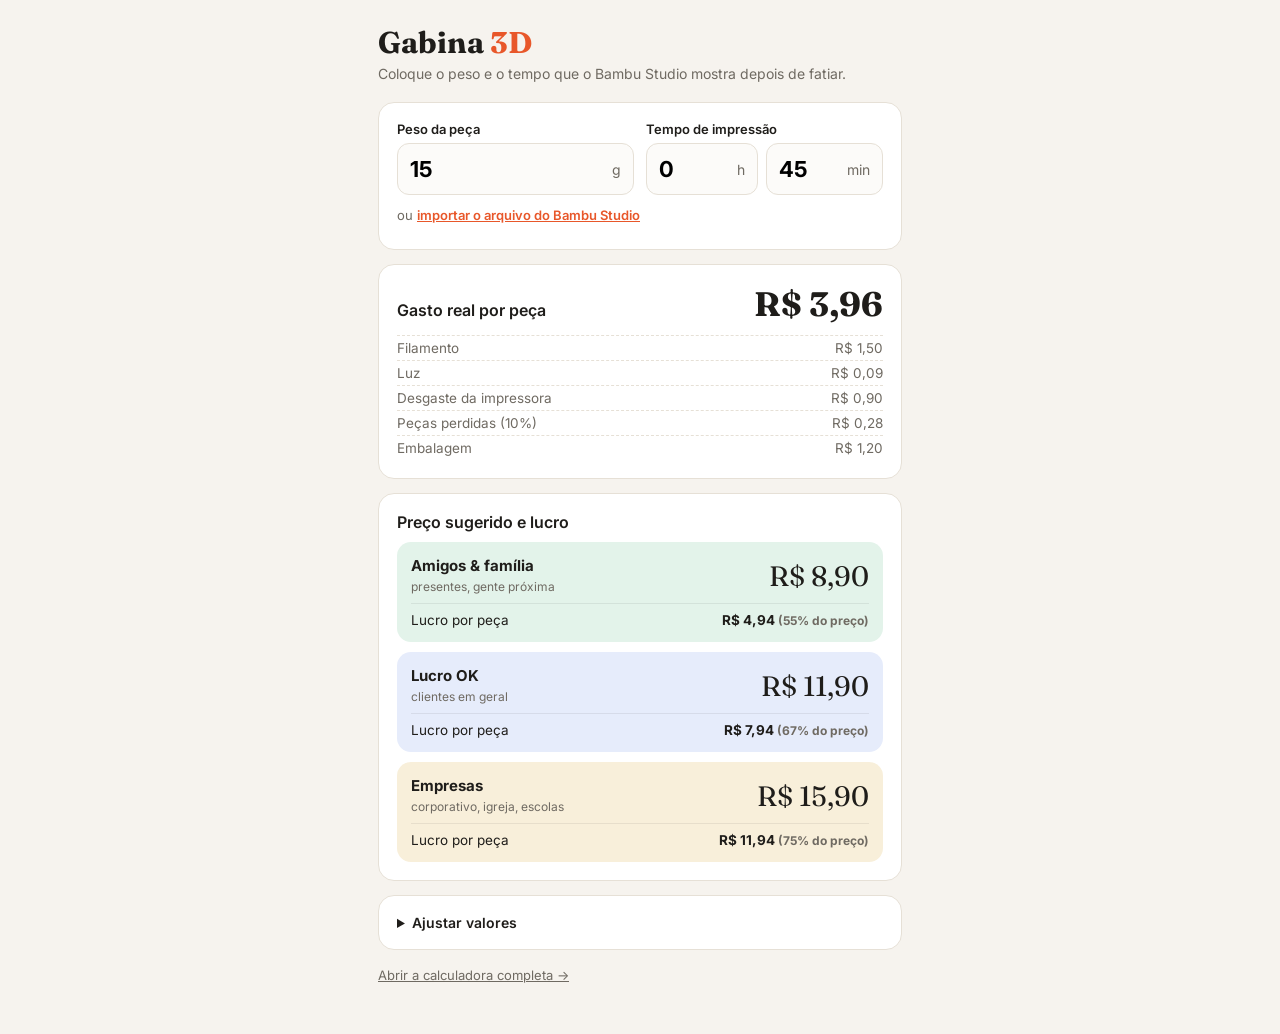
==== commit 17c6b90d: "Versão resumida como página principal; completa em completa.html Co-Authored-By: Claude Opus 5.5 <no" ====
--- a/index.html
+++ b/index.html
@@ -3,190 +3,85 @@
 <head>
 <meta charset="UTF-8">
 <meta name="viewport" content="width=device-width, initial-scale=1">
-<title>Gabina 3D — Calculadora de Preços</title>
-<link href="https://fonts.googleapis.com/css2?family=Fraunces:opsz,wght@9..144,600;9..144,800&family=Inter:wght@400;500;600;700&display=swap" rel="stylesheet">
+<title>Gabina 3D — Calculadora rápida</title>
+<link href="https://fonts.googleapis.com/css2?family=Fraunces:opsz,wght@9..144,800&family=Inter:wght@400;500;600;700&display=swap" rel="stylesheet">
 <style>
-:root{
-  --bg:#f6f3ee; --card:#fff; --ink:#1f1d1a; --muted:#6f6a62; --line:#e6e0d6;
-  --brand:#e8572a; --brand-soft:#fde9e1; --ok:#2f8f5b; --ok-soft:#e3f3ea;
-  --blue:#2f5fd0; --blue-soft:#e6ecfb; --gold:#b9821a; --gold-soft:#f8efda;
-  --radius:14px;
-}
+:root{--bg:#f6f3ee;--ink:#1f1d1a;--muted:#6f6a62;--line:#e6e0d6;--brand:#e8572a;--soft:#fde9e1}
 *{box-sizing:border-box}
-body{margin:0;font-family:Inter,system-ui,sans-serif;background:var(--bg);color:var(--ink);font-size:15px;line-height:1.45}
-header{padding:28px 20px 8px;max-width:1180px;margin:0 auto}
-h1{font-family:Fraunces,serif;font-weight:800;font-size:clamp(26px,4vw,38px);margin:0;letter-spacing:-.5px}
+body{margin:0;font-family:Inter,system-ui,sans-serif;background:var(--bg);color:var(--ink);font-size:16px}
+.wrap{max-width:560px;margin:0 auto;padding:24px 18px 50px}
+h1{font-family:Fraunces,serif;font-size:30px;margin:0 0 4px}
 h1 span{color:var(--brand)}
-header p{color:var(--muted);margin:6px 0 0;max-width:720px}
-main{max-width:1180px;margin:0 auto;padding:16px 20px 60px;display:grid;grid-template-columns:minmax(0,1fr) minmax(0,1.1fr);gap:20px}
-@media(max-width:900px){main{grid-template-columns:1fr}}
-.card{background:var(--card);border:1px solid var(--line);border-radius:var(--radius);padding:18px 18px 12px;margin-bottom:16px}
-.card h2{font-family:Fraunces,serif;font-size:18px;margin:0 0 4px;font-weight:600}
-.card .hint{color:var(--muted);font-size:13px;margin:0 0 12px}
-.grid{display:grid;grid-template-columns:1fr 1fr;gap:10px 14px}
-@media(max-width:520px){.grid{grid-template-columns:1fr}}
-label{display:block;font-size:12.5px;font-weight:600;color:#45413b;margin-bottom:4px}
-label small{font-weight:400;color:var(--muted)}
-.field{display:flex;align-items:center;border:1px solid var(--line);border-radius:10px;background:#fcfbf9;overflow:hidden}
-.field:focus-within{border-color:var(--brand);box-shadow:0 0 0 3px var(--brand-soft)}
-.field span{padding:0 10px;color:var(--muted);font-size:13px;white-space:nowrap}
-.field input,.field select{border:0;background:transparent;padding:9px 10px;font:inherit;width:100%;min-width:0;outline:none}
-.full{grid-column:1/-1}
-.presets{display:flex;flex-wrap:wrap;gap:6px;margin-top:6px}
-.chip{border:1px solid var(--line);background:#fff;border-radius:999px;padding:4px 10px;font-size:12px;cursor:pointer}
-.chip:hover{border-color:var(--brand);color:var(--brand)}
-.right{position:sticky;top:12px;align-self:start}
-@media(max-width:900px){.right{position:static}}
-.costbox{display:flex;justify-content:space-between;align-items:baseline;gap:10px;flex-wrap:wrap}
-.big{font-family:Fraunces,serif;font-weight:800;font-size:34px}
-.bars{margin-top:10px}
-.bar{display:grid;grid-template-columns:150px 1fr 82px;gap:8px;align-items:center;font-size:13px;margin:5px 0}
-.bar .track{height:9px;background:#f0ebe3;border-radius:9px;overflow:hidden}
-.bar .fill{height:100%;background:var(--brand);border-radius:9px}
-.bar .v{text-align:right;font-variant-numeric:tabular-nums}
-.scen{display:grid;grid-template-columns:repeat(3,1fr);gap:12px}
-@media(max-width:640px){.scen{grid-template-columns:1fr}}
-.sc{border-radius:12px;padding:14px;border:1px solid var(--line)}
-.sc.a{background:var(--ok-soft);border-color:#c5e6d3}
-.sc.b{background:var(--blue-soft);border-color:#cbd7f6}
-.sc.c{background:var(--gold-soft);border-color:#eedcb2}
-.sc h3{margin:0;font-size:14px}
-.sc .tag{font-size:11.5px;color:var(--muted)}
-.sc .price{font-family:Fraunces,serif;font-weight:800;font-size:28px;margin:8px 0 2px}
-.sc .row{display:flex;justify-content:space-between;font-size:12.5px;padding:3px 0;border-top:1px dashed rgba(0,0,0,.08)}
-.sc .row b{font-variant-numeric:tabular-nums}
-.sc .m{display:flex;align-items:center;gap:6px;margin:8px 0 6px;font-size:12px}
-.sc .m input{width:58px;padding:4px 6px;border:1px solid rgba(0,0,0,.15);border-radius:8px;font:inherit}
-.btn{border:0;background:var(--ink);color:#fff;padding:9px 14px;border-radius:10px;font:inherit;font-weight:600;cursor:pointer;font-size:13px}
-.btn.ghost{background:#fff;color:var(--ink);border:1px solid var(--line)}
-.btn.small{padding:6px 10px;font-size:12px}
-.btn:hover{opacity:.9}
-.alert{background:#fff4e5;border:1px solid #f3d3a6;color:#7a4a08;padding:10px 12px;border-radius:10px;font-size:13px;margin-top:10px}
-.alert.bad{background:#fde8e8;border-color:#f3b4b4;color:#8a1c1c}
-.toggle{display:flex;align-items:center;gap:8px;font-size:13px;margin-top:10px}
-textarea{width:100%;min-height:150px;border:1px solid var(--line);border-radius:10px;padding:10px;font:13px/1.5 Inter,sans-serif;background:#fcfbf9;resize:vertical}
-table{width:100%;border-collapse:collapse;font-size:13px}
-th,td{text-align:left;padding:7px 6px;border-bottom:1px solid var(--line)}
-th{font-size:11.5px;text-transform:uppercase;letter-spacing:.4px;color:var(--muted)}
-td.num{text-align:right;font-variant-numeric:tabular-nums}
-.empty{color:var(--muted);font-size:13px;padding:8px 0}
-.tabs{display:flex;gap:6px;margin-bottom:10px;flex-wrap:wrap}
-.tabs button{border:1px solid var(--line);background:#fff;border-radius:999px;padding:6px 12px;font:inherit;font-size:12.5px;cursor:pointer}
-.tabs button.on{background:var(--ink);color:#fff;border-color:var(--ink)}
-.toast{position:fixed;bottom:20px;left:50%;transform:translateX(-50%);background:var(--ink);color:#fff;padding:10px 16px;border-radius:10px;font-size:13px;opacity:0;transition:.25s;pointer-events:none}
-.toast.on{opacity:1}
-footer{max-width:1180px;margin:0 auto;padding:0 20px 40px;color:var(--muted);font-size:12px}
+.sub{color:var(--muted);margin:0 0 20px;font-size:14px}
+.card{background:#fff;border:1px solid var(--line);border-radius:16px;padding:18px;margin-bottom:14px}
+.inputs{display:grid;grid-template-columns:1fr 1fr;gap:12px}
+label{display:block;font-size:13px;font-weight:600;margin-bottom:6px}
+.f{display:flex;align-items:center;border:1.5px solid var(--line);border-radius:12px;background:#fcfbf9}
+.f:focus-within{border-color:var(--brand);box-shadow:0 0 0 3px var(--soft)}
+.f input{border:0;background:transparent;font:inherit;font-size:22px;font-weight:700;padding:12px;width:100%;min-width:0;outline:none}
+.f span{padding-right:12px;color:var(--muted);font-size:14px}
+.tempo{display:flex;gap:8px}
+@media(max-width:480px){.inputs{grid-template-columns:1fr}}
+.imp{margin-top:12px;font-size:13px;color:var(--muted)}
+.imp label{display:inline;font-weight:600;color:var(--brand);cursor:pointer;text-decoration:underline}
+.imp input{display:none}
+.gasto{display:flex;justify-content:space-between;align-items:baseline}
+.gasto b{font-family:Fraunces,serif;font-size:34px}
+.det{margin-top:10px;font-size:13.5px;color:var(--muted)}
+.det div{display:flex;justify-content:space-between;padding:4px 0;border-top:1px dashed var(--line)}
+.sc{display:grid;grid-template-columns:1fr auto;align-items:center;gap:4px 10px;padding:14px;border-radius:14px;margin-top:10px}
+.sc h3{margin:0;font-size:15px}
+.sc small{color:var(--muted);font-size:12px}
+.sc .p{font-family:Fraunces,serif;font-size:28px;text-align:right}
+.sc .l{grid-column:1/-1;font-size:13.5px;display:flex;justify-content:space-between;border-top:1px solid rgba(0,0,0,.07);padding-top:8px;margin-top:4px}
+.a{background:#e3f3ea}.b{background:#e6ecfb}.c{background:#f8efda}
+details{font-size:14px}
+summary{cursor:pointer;font-weight:600}
+.aj{display:grid;grid-template-columns:1fr 1fr;gap:10px;margin-top:12px}
+.aj .f input{font-size:16px;font-weight:500;padding:9px}
+.msg{font-size:13px;margin-top:8px;color:#2f8f5b}
+.msg.bad{color:#b42318}
+a.link{color:var(--muted);font-size:13px}
 </style>
 </head>
 <body>
-<header>
-  <h1>Gabina <span>3D</span> · Calculadora de preços</h1>
-  <p>Preencha os dados da peça e do pedido. A calculadora soma todos os custos reais (filamento, energia, desgaste da impressora, falhas, seu tempo, embalagem e taxas) e sugere o preço em 3 cenários de lucro.</p>
-</header>
+<div class="wrap">
+  <h1>Gabina <span>3D</span></h1>
+  <p class="sub">Coloque o peso e o tempo que o Bambu Studio mostra depois de fatiar.</p>
 
-<main>
-<section>
-  <div class="card" id="importCard" style="border:2px dashed var(--brand);background:#fffaf7">
-    <h2>📂 Importar do Bambu Studio</h2>
-    <p class="hint">Fatie a placa no Bambu Studio e salve o projeto (<b>Arquivo → Salvar projeto</b>, .3mf) ou exporte a placa fatiada (<b>.gcode.3mf</b>). Depois é só escolher o arquivo aqui: peso, tempo e filamentos de cada carretel entram sozinhos.</p>
-    <input type="file" id="arquivo" accept=".3mf,.gcode,.gco" style="font:inherit;font-size:13px">
-    <div id="impStatus"></div>
-    <div id="carreteis" style="margin-top:10px"></div>
+  <div class="card">
+    <div class="inputs">
+      <div><label>Peso da peça</label><div class="f"><input id="g" type="number" inputmode="decimal" value="15"><span>g</span></div></div>
+      <div><label>Tempo de impressão</label>
+        <div class="tempo"><div class="f"><input id="h" type="number" inputmode="numeric" value="0"><span>h</span></div><div class="f"><input id="m" type="number" inputmode="numeric" value="45"><span>min</span></div></div>
+      </div>
+    </div>
+    <div class="imp">ou <label for="arq">importar o arquivo do Bambu Studio</label><input id="arq" type="file" accept=".3mf,.gcode"> <div id="msg" class="msg"></div></div>
   </div>
 
   <div class="card">
-    <h2>1. A peça</h2>
-    <p class="hint">Peso e tempo você pega no Bambu Studio, depois de fatiar (canto inferior direito).</p>
-    <div class="grid">
-      <div class="full"><label>Nome do produto</label><div class="field"><input id="nome" value="Chaveiro personalizado"></div></div>
-      <div><label>Peso por peça <small>(gramas)</small></label><div class="field"><input id="gramas" type="number" step="0.1" value="15"><span>g</span></div></div>
-      <div><label>Tempo de impressão <small>(por peça)</small></label><div class="field"><input id="horas" type="number" step="0.05" value="0.75"><span>horas</span></div></div>
-      <div><label>Desperdício de troca de cor <small>(purga do AMS)</small></label><div class="field"><input id="purga" type="number" step="0.1" value="5"><span>g</span></div><div class="presets"><button class="chip" data-set="purga:0">1 cor: 0 g</button><button class="chip" data-set="purga:5">2 cores: ~5 g</button><button class="chip" data-set="purga:15">3–4 cores: ~15 g</button></div></div>
-      <div><label>Quantidade do pedido</label><div class="field"><input id="qtd" type="number" step="1" min="1" value="20"><span>un.</span></div><div class="presets"><button class="chip" data-set="qtd:1">1</button><button class="chip" data-set="qtd:10">10</button><button class="chip" data-set="qtd:50">50</button><button class="chip" data-set="qtd:100">100</button></div></div>
-      <div><label>Peças por placa <small>(quantas saem juntas na mesma impressão)</small></label><div class="field"><input id="porPlaca" type="number" step="1" min="1" value="1"><span>un.</span></div></div>
-      <div><label>Placa inteira <small>(peso · tempo, se importado)</small></label><div class="field"><input id="placaInfo" readonly placeholder="— importe um arquivo" style="color:#6f6a62"></div></div>
-    </div>
+    <div class="gasto"><span style="font-weight:600">Gasto real por peça</span><b id="custo">—</b></div>
+    <div class="det" id="det"></div>
   </div>
 
-  <div class="card">
-    <h2>2. Materiais e máquina</h2>
-    <p class="hint">Valores iniciais são estimativas — troque pelos seus (nota do filamento, conta de luz, valor pago na A1 Combo).</p>
-    <div class="grid">
-      <div><label>Preço do filamento</label><div class="field"><span>R$</span><input id="filKg" type="number" step="1" value="100"><span>/kg</span></div></div>
-      <div><label>Tarifa de energia <small>(conta de luz)</small></label><div class="field"><span>R$</span><input id="kwh" type="number" step="0.01" value="0.95"><span>/kWh</span></div></div>
-      <div><label>Consumo da impressora</label><div class="field"><input id="watts" type="number" step="1" value="120"><span>W</span></div></div>
-      <div><label>Valor pago na impressora</label><div class="field"><span>R$</span><input id="maq" type="number" step="10" value="4500"></div></div>
-      <div><label>Vida útil estimada <small>(horas)</small></label><div class="field"><input id="vida" type="number" step="100" value="5000"><span>h</span></div></div>
-      <div><label>Manutenção <small>(bico, placa, graxa)</small></label><div class="field"><span>R$</span><input id="manut" type="number" step="0.05" value="0.30"><span>/h</span></div></div>
-      <div><label>Taxa de falha <small>(peças perdidas)</small></label><div class="field"><input id="falha" type="number" step="1" value="10"><span>%</span></div></div>
-      <div><label>Insumos extras <small>(argola, ímã, fita…)</small></label><div class="field"><span>R$</span><input id="extras" type="number" step="0.1" value="0.80"><span>/peça</span></div></div>
-    </div>
-  </div>
+  <div class="card" id="cen"></div>
 
   <div class="card">
-    <h2>3. Seu tempo e embalagem</h2>
-    <p class="hint">O tempo de arte/personalização é cobrado uma vez por pedido e dividido entre as peças.</p>
-    <div class="grid">
-      <div><label>Valor da sua hora</label><div class="field"><span>R$</span><input id="hora" type="number" step="1" value="30"><span>/h</span></div></div>
-      <div><label>Arte / modelagem <small>(por pedido)</small></label><div class="field"><input id="arte" type="number" step="5" value="60"><span>min</span></div></div>
-      <div><label>Acabamento + montagem <small>(por peça)</small></label><div class="field"><input id="acab" type="number" step="1" value="2"><span>min</span></div></div>
-      <div><label>Embalagem <small>(por peça)</small></label><div class="field"><span>R$</span><input id="emb" type="number" step="0.1" value="1.20"></div></div>
-    </div>
+    <details>
+      <summary>Ajustar valores</summary>
+      <div class="aj">
+        <div><label>Carretel (R$/kg)</label><div class="f"><input id="kg" type="number" value="100"></div></div>
+        <div><label>Embalagem (R$/peça)</label><div class="f"><input id="emb" type="number" step="0.1" value="1.20"></div></div>
+        <div><label>Família (× gasto)</label><div class="f"><input id="x1" type="number" step="0.1" value="2"></div></div>
+        <div><label>Lucro OK (× gasto)</label><div class="f"><input id="x2" type="number" step="0.1" value="3"></div></div>
+        <div><label>Empresas (× gasto)</label><div class="f"><input id="x3" type="number" step="0.1" value="4"></div></div>
+        <div><label>Luz (R$/kWh)</label><div class="f"><input id="kwh" type="number" step="0.01" value="0.95"></div></div>
+      </div>
+      <p class="sub" style="margin:12px 0 0">O gasto real soma filamento, luz, desgaste e manutenção da impressora (R$ 1,20 por hora), 10% de peças perdidas e embalagem. O tempo de vocês não entra aqui: ele é pago pelo lucro.</p>
+    </details>
   </div>
-
-  <div class="card">
-    <h2>4. Venda e custos fixos</h2>
-    <p class="hint">Taxas saem do preço de venda. Como MEI, o imposto é o DAS fixo mensal — coloque-o nos custos fixos e deixe o imposto % em 0.</p>
-    <div class="grid">
-      <div><label>Taxa do canal de venda</label><div class="field"><input id="taxa" type="number" step="0.1" value="0"><span>%</span></div>
-        <div class="presets"><button class="chip" data-set="taxa:0">Pix</button><button class="chip" data-set="taxa:3.5">Maquininha</button><button class="chip" data-set="taxa:5">Link pgto</button><button class="chip" data-set="taxa:20">Marketplace</button></div></div>
-      <div><label>Imposto sobre venda</label><div class="field"><input id="imp" type="number" step="0.1" value="0"><span>%</span></div></div>
-      <div><label>Custos fixos do mês <small>(DAS, site, Canva…)</small></label><div class="field"><span>R$</span><input id="fixo" type="number" step="10" value="150"><span>/mês</span></div></div>
-      <div><label>Peças vendidas por mês <small>(estimativa)</small></label><div class="field"><input id="pecasMes" type="number" step="10" value="150"><span>un.</span></div></div>
-      <div><label>Frete / entrega <small>(por pedido)</small></label><div class="field"><span>R$</span><input id="frete" type="number" step="1" value="0"></div></div>
-      <div><label>Desconto por volume <small>(só cenário Empresas, a partir de)</small></label><div class="field"><input id="volMin" type="number" step="10" value="100"><span>un. →</span><input id="volDesc" type="number" step="1" value="10"><span>%</span></div></div>
-    </div>
-    <label class="toggle"><input type="checkbox" id="arred" checked> Arredondar preços para terminar em ,90</label>
-  </div>
-</section>
-
-<section class="right">
-  <div class="card">
-    <div class="costbox">
-      <div><h2>Custo real por peça</h2><p class="hint" id="custoSub">—</p></div>
-      <div class="big" id="custoUn">R$ 0,00</div>
-    </div>
-    <div class="bars" id="bars"></div>
-    <div id="alerts"></div>
-  </div>
-
-  <div class="card">
-    <h2>Preço sugerido</h2>
-    <p class="hint">Margem = quanto do preço de venda vira lucro limpo, depois de todos os custos e taxas. Ajuste o % de cada cenário.</p>
-    <div class="scen" id="scen"></div>
-  </div>
-
-  <div class="card">
-    <h2>Orçamento pronto pra enviar</h2>
-    <div class="tabs" id="tabs">
-      <button data-s="0">Amigos & família</button><button data-s="1" class="on">Lucro OK</button><button data-s="2">Empresas</button>
-    </div>
-    <textarea id="orc" readonly></textarea>
-    <div style="display:flex;gap:8px;margin-top:8px;flex-wrap:wrap">
-      <button class="btn" id="copiar">Copiar orçamento</button>
-      <button class="btn ghost" id="salvar">Salvar produto na lista</button>
-    </div>
-  </div>
-
-  <div class="card">
-    <h2>Meus produtos</h2>
-    <p class="hint">Fica salvo só neste navegador. Clique em “abrir” para recarregar os dados.</p>
-    <div id="lista"></div>
-  </div>
-</section>
-</main>
-<footer>Referências usadas nos valores iniciais: consumo médio da Bambu Lab A1 imprimindo PLA ≈ 120 W (testes Igor's Lab e Reveio). Os demais valores são pontos de partida editáveis.</footer>
-<div class="toast" id="toast"></div>
+  <a class="link" href="completa.html">Abrir a calculadora completa →</a>
+</div>
 
 <script>/*!
 
@@ -203,211 +98,46 @@
 !function(e){if("object"==typeof exports&&"undefined"!=typeof module)module.exports=e();else if("function"==typeof define&&define.amd)define([],e);else{("undefined"!=typeof window?window:"undefined"!=typeof global?global:"undefined"!=typeof self?self:this).JSZip=e()}}(function(){return function s(a,o,h){function u(r,e){if(!o[r]){if(!a[r]){var t="function"==typeof require&&require;if(!e&&t)return t(r,!0);if(l)return l(r,!0);var n=new Error("Cannot find module '"+r+"'");throw n.code="MODULE_NOT_FOUND",n}var i=o[r]={exports:{}};a[r][0].call(i.exports,function(e){var t=a[r][1][e];return u(t||e)},i,i.exports,s,a,o,h)}return o[r].exports}for(var l="function"==typeof require&&require,e=0;e<h.length;e++)u(h[e]);return u}({1:[function(e,t,r){"use strict";var d=e("./utils"),c=e("./support"),p="ABCDEFGHIJKLMNOPQRSTUVWXYZabcdefghijklmnopqrstuvwxyz0123456789+/=";r.encode=function(e){for(var t,r,n,i,s,a,o,h=[],u=0,l=e.length,f=l,c="string"!==d.getTypeOf(e);u<e.length;)f=l-u,n=c?(t=e[u++],r=u<l?e[u++]:0,u<l?e[u++]:0):(t=e.charCodeAt(u++),r=u<l?e.charCodeAt(u++):0,u<l?e.charCodeAt(u++):0),i=t>>2,s=(3&t)<<4|r>>4,a=1<f?(15&r)<<2|n>>6:64,o=2<f?63&n:64,h.push(p.charAt(i)+p.charAt(s)+p.charAt(a)+p.charAt(o));return h.join("")},r.decode=function(e){var t,r,n,i,s,a,o=0,h=0,u="data:";if(e.substr(0,u.length)===u)throw new Error("Invalid base64 input, it looks like a data url.");var l,f=3*(e=e.replace(/[^A-Za-z0-9+/=]/g,"")).length/4;if(e.charAt(e.length-1)===p.charAt(64)&&f--,e.charAt(e.length-2)===p.charAt(64)&&f--,f%1!=0)throw new Error("Invalid base64 input, bad content length.");for(l=c.uint8array?new Uint8Array(0|f):new Array(0|f);o<e.length;)t=p.indexOf(e.charAt(o++))<<2|(i=p.indexOf(e.charAt(o++)))>>4,r=(15&i)<<4|(s=p.indexOf(e.charAt(o++)))>>2,n=(3&s)<<6|(a=p.indexOf(e.charAt(o++))),l[h++]=t,64!==s&&(l[h++]=r),64!==a&&(l[h++]=n);return l}},{"./support":30,"./utils":32}],2:[function(e,t,r){"use strict";var n=e("./external"),i=e("./stream/DataWorker"),s=e("./stream/Crc32Probe"),a=e("./stream/DataLengthProbe");function o(e,t,r,n,i){this.compressedSize=e,this.uncompressedSize=t,this.crc32=r,this.compression=n,this.compressedContent=i}o.prototype={getContentWorker:function(){var e=new i(n.Promise.resolve(this.compressedContent)).pipe(this.compression.uncompressWorker()).pipe(new a("data_length")),t=this;return e.on("end",function(){if(this.streamInfo.data_length!==t.uncompressedSize)throw new Error("Bug : uncompressed data size mismatch")}),e},getCompressedWorker:function(){return new i(n.Promise.resolve(this.compressedContent)).withStreamInfo("compressedSize",this.compressedSize).withStreamInfo("uncompressedSize",this.uncompressedSize).withStreamInfo("crc32",this.crc32).withStreamInfo("compression",this.compression)}},o.createWorkerFrom=function(e,t,r){return e.pipe(new s).pipe(new a("uncompressedSize")).pipe(t.compressWorker(r)).pipe(new a("compressedSize")).withStreamInfo("compression",t)},t.exports=o},{"./external":6,"./stream/Crc32Probe":25,"./stream/DataLengthProbe":26,"./stream/DataWorker":27}],3:[function(e,t,r){"use strict";var n=e("./stream/GenericWorker");r.STORE={magic:"\0\0",compressWorker:function(){return new n("STORE compression")},uncompressWorker:function(){return new n("STORE decompression")}},r.DEFLATE=e("./flate")},{"./flate":7,"./stream/GenericWorker":28}],4:[function(e,t,r){"use strict";var n=e("./utils");var o=function(){for(var e,t=[],r=0;r<256;r++){e=r;for(var n=0;n<8;n++)e=1&e?3988292384^e>>>1:e>>>1;t[r]=e}return t}();t.exports=function(e,t){return void 0!==e&&e.length?"string"!==n.getTypeOf(e)?function(e,t,r,n){var i=o,s=n+r;e^=-1;for(var a=n;a<s;a++)e=e>>>8^i[255&(e^t[a])];return-1^e}(0|t,e,e.length,0):function(e,t,r,n){var i=o,s=n+r;e^=-1;for(var a=n;a<s;a++)e=e>>>8^i[255&(e^t.charCodeAt(a))];return-1^e}(0|t,e,e.length,0):0}},{"./utils":32}],5:[function(e,t,r){"use strict";r.base64=!1,r.binary=!1,r.dir=!1,r.createFolders=!0,r.date=null,r.compression=null,r.compressionOptions=null,r.comment=null,r.unixPermissions=null,r.dosPermissions=null},{}],6:[function(e,t,r){"use strict";var n=null;n="undefined"!=typeof Promise?Promise:e("lie"),t.exports={Promise:n}},{lie:37}],7:[function(e,t,r){"use strict";var n="undefined"!=typeof Uint8Array&&"undefined"!=typeof Uint16Array&&"undefined"!=typeof Uint32Array,i=e("pako"),s=e("./utils"),a=e("./stream/GenericWorker"),o=n?"uint8array":"array";function h(e,t){a.call(this,"FlateWorker/"+e),this._pako=null,this._pakoAction=e,this._pakoOptions=t,this.meta={}}r.magic="\b\0",s.inherits(h,a),h.prototype.processChunk=function(e){this.meta=e.meta,null===this._pako&&this._createPako(),this._pako.push(s.transformTo(o,e.data),!1)},h.prototype.flush=function(){a.prototype.flush.call(this),null===this._pako&&this._createPako(),this._pako.push([],!0)},h.prototype.cleanUp=function(){a.prototype.cleanUp.call(this),this._pako=null},h.prototype._createPako=function(){this._pako=new i[this._pakoAction]({raw:!0,level:this._pakoOptions.level||-1});var t=this;this._pako.onData=function(e){t.push({data:e,meta:t.meta})}},r.compressWorker=function(e){return new h("Deflate",e)},r.uncompressWorker=function(){return new h("Inflate",{})}},{"./stream/GenericWorker":28,"./utils":32,pako:38}],8:[function(e,t,r){"use strict";function A(e,t){var r,n="";for(r=0;r<t;r++)n+=String.fromCharCode(255&e),e>>>=8;return n}function n(e,t,r,n,i,s){var a,o,h=e.file,u=e.compression,l=s!==O.utf8encode,f=I.transformTo("string",s(h.name)),c=I.transformTo("string",O.utf8encode(h.name)),d=h.comment,p=I.transformTo("string",s(d)),m=I.transformTo("string",O.utf8encode(d)),_=c.length!==h.name.length,g=m.length!==d.length,b="",v="",y="",w=h.dir,k=h.date,x={crc32:0,compressedSize:0,uncompressedSize:0};t&&!r||(x.crc32=e.crc32,x.compressedSize=e.compressedSize,x.uncompressedSize=e.uncompressedSize);var S=0;t&&(S|=8),l||!_&&!g||(S|=2048);var z=0,C=0;w&&(z|=16),"UNIX"===i?(C=798,z|=function(e,t){var r=e;return e||(r=t?16893:33204),(65535&r)<<16}(h.unixPermissions,w)):(C=20,z|=function(e){return 63&(e||0)}(h.dosPermissions)),a=k.getUTCHours(),a<<=6,a|=k.getUTCMinutes(),a<<=5,a|=k.getUTCSeconds()/2,o=k.getUTCFullYear()-1980,o<<=4,o|=k.getUTCMonth()+1,o<<=5,o|=k.getUTCDate(),_&&(v=A(1,1)+A(B(f),4)+c,b+="up"+A(v.length,2)+v),g&&(y=A(1,1)+A(B(p),4)+m,b+="uc"+A(y.length,2)+y);var E="";return E+="\n\0",E+=A(S,2),E+=u.magic,E+=A(a,2),E+=A(o,2),E+=A(x.crc32,4),E+=A(x.compressedSize,4),E+=A(x.uncompressedSize,4),E+=A(f.length,2),E+=A(b.length,2),{fileRecord:R.LOCAL_FILE_HEADER+E+f+b,dirRecord:R.CENTRAL_FILE_HEADER+A(C,2)+E+A(p.length,2)+"\0\0\0\0"+A(z,4)+A(n,4)+f+b+p}}var I=e("../utils"),i=e("../stream/GenericWorker"),O=e("../utf8"),B=e("../crc32"),R=e("../signature");function s(e,t,r,n){i.call(this,"ZipFileWorker"),this.bytesWritten=0,this.zipComment=t,this.zipPlatform=r,this.encodeFileName=n,this.streamFiles=e,this.accumulate=!1,this.contentBuffer=[],this.dirRecords=[],this.currentSourceOffset=0,this.entriesCount=0,this.currentFile=null,this._sources=[]}I.inherits(s,i),s.prototype.push=function(e){var t=e.meta.percent||0,r=this.entriesCount,n=this._sources.length;this.accumulate?this.contentBuffer.push(e):(this.bytesWritten+=e.data.length,i.prototype.push.call(this,{data:e.data,meta:{currentFile:this.currentFile,percent:r?(t+100*(r-n-1))/r:100}}))},s.prototype.openedSource=function(e){this.currentSourceOffset=this.bytesWritten,this.currentFile=e.file.name;var t=this.streamFiles&&!e.file.dir;if(t){var r=n(e,t,!1,this.currentSourceOffset,this.zipPlatform,this.encodeFileName);this.push({data:r.fileRecord,meta:{percent:0}})}else this.accumulate=!0},s.prototype.closedSource=function(e){this.accumulate=!1;var t=this.streamFiles&&!e.file.dir,r=n(e,t,!0,this.currentSourceOffset,this.zipPlatform,this.encodeFileName);if(this.dirRecords.push(r.dirRecord),t)this.push({data:function(e){return R.DATA_DESCRIPTOR+A(e.crc32,4)+A(e.compressedSize,4)+A(e.uncompressedSize,4)}(e),meta:{percent:100}});else for(this.push({data:r.fileRecord,meta:{percent:0}});this.contentBuffer.length;)this.push(this.contentBuffer.shift());this.currentFile=null},s.prototype.flush=function(){for(var e=this.bytesWritten,t=0;t<this.dirRecords.length;t++)this.push({data:this.dirRecords[t],meta:{percent:100}});var r=this.bytesWritten-e,n=function(e,t,r,n,i){var s=I.transformTo("string",i(n));return R.CENTRAL_DIRECTORY_END+"\0\0\0\0"+A(e,2)+A(e,2)+A(t,4)+A(r,4)+A(s.length,2)+s}(this.dirRecords.length,r,e,this.zipComment,this.encodeFileName);this.push({data:n,meta:{percent:100}})},s.prototype.prepareNextSource=function(){this.previous=this._sources.shift(),this.openedSource(this.previous.streamInfo),this.isPaused?this.previous.pause():this.previous.resume()},s.prototype.registerPrevious=function(e){this._sources.push(e);var t=this;return e.on("data",function(e){t.processChunk(e)}),e.on("end",function(){t.closedSource(t.previous.streamInfo),t._sources.length?t.prepareNextSource():t.end()}),e.on("error",function(e){t.error(e)}),this},s.prototype.resume=function(){return!!i.prototype.resume.call(this)&&(!this.previous&&this._sources.length?(this.prepareNextSource(),!0):this.previous||this._sources.length||this.generatedError?void 0:(this.end(),!0))},s.prototype.error=function(e){var t=this._sources;if(!i.prototype.error.call(this,e))return!1;for(var r=0;r<t.length;r++)try{t[r].error(e)}catch(e){}return!0},s.prototype.lock=function(){i.prototype.lock.call(this);for(var e=this._sources,t=0;t<e.length;t++)e[t].lock()},t.exports=s},{"../crc32":4,"../signature":23,"../stream/GenericWorker":28,"../utf8":31,"../utils":32}],9:[function(e,t,r){"use strict";var u=e("../compressions"),n=e("./ZipFileWorker");r.generateWorker=function(e,a,t){var o=new n(a.streamFiles,t,a.platform,a.encodeFileName),h=0;try{e.forEach(function(e,t){h++;var r=function(e,t){var r=e||t,n=u[r];if(!n)throw new Error(r+" is not a valid compression method !");return n}(t.options.compression,a.compression),n=t.options.compressionOptions||a.compressionOptions||{},i=t.dir,s=t.date;t._compressWorker(r,n).withStreamInfo("file",{name:e,dir:i,date:s,comment:t.comment||"",unixPermissions:t.unixPermissions,dosPermissions:t.dosPermissions}).pipe(o)}),o.entriesCount=h}catch(e){o.error(e)}return o}},{"../compressions":3,"./ZipFileWorker":8}],10:[function(e,t,r){"use strict";function n(){if(!(this instanceof n))return new n;if(arguments.length)throw new Error("The constructor with parameters has been removed in JSZip 3.0, please check the upgrade guide.");this.files=Object.create(null),this.comment=null,this.root="",this.clone=function(){var e=new n;for(var t in this)"function"!=typeof this[t]&&(e[t]=this[t]);return e}}(n.prototype=e("./object")).loadAsync=e("./load"),n.support=e("./support"),n.defaults=e("./defaults"),n.version="3.10.1",n.loadAsync=function(e,t){return(new n).loadAsync(e,t)},n.external=e("./external"),t.exports=n},{"./defaults":5,"./external":6,"./load":11,"./object":15,"./support":30}],11:[function(e,t,r){"use strict";var u=e("./utils"),i=e("./external"),n=e("./utf8"),s=e("./zipEntries"),a=e("./stream/Crc32Probe"),l=e("./nodejsUtils");function f(n){return new i.Promise(function(e,t){var r=n.decompressed.getContentWorker().pipe(new a);r.on("error",function(e){t(e)}).on("end",function(){r.streamInfo.crc32!==n.decompressed.crc32?t(new Error("Corrupted zip : CRC32 mismatch")):e()}).resume()})}t.exports=function(e,o){var h=this;return o=u.extend(o||{},{base64:!1,checkCRC32:!1,optimizedBinaryString:!1,createFolders:!1,decodeFileName:n.utf8decode}),l.isNode&&l.isStream(e)?i.Promise.reject(new Error("JSZip can't accept a stream when loading a zip file.")):u.prepareContent("the loaded zip file",e,!0,o.optimizedBinaryString,o.base64).then(function(e){var t=new s(o);return t.load(e),t}).then(function(e){var t=[i.Promise.resolve(e)],r=e.files;if(o.checkCRC32)for(var n=0;n<r.length;n++)t.push(f(r[n]));return i.Promise.all(t)}).then(function(e){for(var t=e.shift(),r=t.files,n=0;n<r.length;n++){var i=r[n],s=i.fileNameStr,a=u.resolve(i.fileNameStr);h.file(a,i.decompressed,{binary:!0,optimizedBinaryString:!0,date:i.date,dir:i.dir,comment:i.fileCommentStr.length?i.fileCommentStr:null,unixPermissions:i.unixPermissions,dosPermissions:i.dosPermissions,createFolders:o.createFolders}),i.dir||(h.file(a).unsafeOriginalName=s)}return t.zipComment.length&&(h.comment=t.zipComment),h})}},{"./external":6,"./nodejsUtils":14,"./stream/Crc32Probe":25,"./utf8":31,"./utils":32,"./zipEntries":33}],12:[function(e,t,r){"use strict";var n=e("../utils"),i=e("../stream/GenericWorker");function s(e,t){i.call(this,"Nodejs stream input adapter for "+e),this._upstreamEnded=!1,this._bindStream(t)}n.inherits(s,i),s.prototype._bindStream=function(e){var t=this;(this._stream=e).pause(),e.on("data",function(e){t.push({data:e,meta:{percent:0}})}).on("error",function(e){t.isPaused?this.generatedError=e:t.error(e)}).on("end",function(){t.isPaused?t._upstreamEnded=!0:t.end()})},s.prototype.pause=function(){return!!i.prototype.pause.call(this)&&(this._stream.pause(),!0)},s.prototype.resume=function(){return!!i.prototype.resume.call(this)&&(this._upstreamEnded?this.end():this._stream.resume(),!0)},t.exports=s},{"../stream/GenericWorker":28,"../utils":32}],13:[function(e,t,r){"use strict";var i=e("readable-stream").Readable;function n(e,t,r){i.call(this,t),this._helper=e;var n=this;e.on("data",function(e,t){n.push(e)||n._helper.pause(),r&&r(t)}).on("error",function(e){n.emit("error",e)}).on("end",function(){n.push(null)})}e("../utils").inherits(n,i),n.prototype._read=function(){this._helper.resume()},t.exports=n},{"../utils":32,"readable-stream":16}],14:[function(e,t,r){"use strict";t.exports={isNode:"undefined"!=typeof Buffer,newBufferFrom:function(e,t){if(Buffer.from&&Buffer.from!==Uint8Array.from)return Buffer.from(e,t);if("number"==typeof e)throw new Error('The "data" argument must not be a number');return new Buffer(e,t)},allocBuffer:function(e){if(Buffer.alloc)return Buffer.alloc(e);var t=new Buffer(e);return t.fill(0),t},isBuffer:function(e){return Buffer.isBuffer(e)},isStream:function(e){return e&&"function"==typeof e.on&&"function"==typeof e.pause&&"function"==typeof e.resume}}},{}],15:[function(e,t,r){"use strict";function s(e,t,r){var n,i=u.getTypeOf(t),s=u.extend(r||{},f);s.date=s.date||new Date,null!==s.compression&&(s.compression=s.compression.toUpperCase()),"string"==typeof s.unixPermissions&&(s.unixPermissions=parseInt(s.unixPermissions,8)),s.unixPermissions&&16384&s.unixPermissions&&(s.dir=!0),s.dosPermissions&&16&s.dosPermissions&&(s.dir=!0),s.dir&&(e=g(e)),s.createFolders&&(n=_(e))&&b.call(this,n,!0);var a="string"===i&&!1===s.binary&&!1===s.base64;r&&void 0!==r.binary||(s.binary=!a),(t instanceof c&&0===t.uncompressedSize||s.dir||!t||0===t.length)&&(s.base64=!1,s.binary=!0,t="",s.compression="STORE",i="string");var o=null;o=t instanceof c||t instanceof l?t:p.isNode&&p.isStream(t)?new m(e,t):u.prepareContent(e,t,s.binary,s.optimizedBinaryString,s.base64);var h=new d(e,o,s);this.files[e]=h}var i=e("./utf8"),u=e("./utils"),l=e("./stream/GenericWorker"),a=e("./stream/StreamHelper"),f=e("./defaults"),c=e("./compressedObject"),d=e("./zipObject"),o=e("./generate"),p=e("./nodejsUtils"),m=e("./nodejs/NodejsStreamInputAdapter"),_=function(e){"/"===e.slice(-1)&&(e=e.substring(0,e.length-1));var t=e.lastIndexOf("/");return 0<t?e.substring(0,t):""},g=function(e){return"/"!==e.slice(-1)&&(e+="/"),e},b=function(e,t){return t=void 0!==t?t:f.createFolders,e=g(e),this.files[e]||s.call(this,e,null,{dir:!0,createFolders:t}),this.files[e]};function h(e){return"[object RegExp]"===Object.prototype.toString.call(e)}var n={load:function(){throw new Error("This method has been removed in JSZip 3.0, please check the upgrade guide.")},forEach:function(e){var t,r,n;for(t in this.files)n=this.files[t],(r=t.slice(this.root.length,t.length))&&t.slice(0,this.root.length)===this.root&&e(r,n)},filter:function(r){var n=[];return this.forEach(function(e,t){r(e,t)&&n.push(t)}),n},file:function(e,t,r){if(1!==arguments.length)return e=this.root+e,s.call(this,e,t,r),this;if(h(e)){var n=e;return this.filter(function(e,t){return!t.dir&&n.test(e)})}var i=this.files[this.root+e];return i&&!i.dir?i:null},folder:function(r){if(!r)return this;if(h(r))return this.filter(function(e,t){return t.dir&&r.test(e)});var e=this.root+r,t=b.call(this,e),n=this.clone();return n.root=t.name,n},remove:function(r){r=this.root+r;var e=this.files[r];if(e||("/"!==r.slice(-1)&&(r+="/"),e=this.files[r]),e&&!e.dir)delete this.files[r];else for(var t=this.filter(function(e,t){return t.name.slice(0,r.length)===r}),n=0;n<t.length;n++)delete this.files[t[n].name];return this},generate:function(){throw new Error("This method has been removed in JSZip 3.0, please check the upgrade guide.")},generateInternalStream:function(e){var t,r={};try{if((r=u.extend(e||{},{streamFiles:!1,compression:"STORE",compressionOptions:null,type:"",platform:"DOS",comment:null,mimeType:"application/zip",encodeFileName:i.utf8encode})).type=r.type.toLowerCase(),r.compression=r.compression.toUpperCase(),"binarystring"===r.type&&(r.type="string"),!r.type)throw new Error("No output type specified.");u.checkSupport(r.type),"darwin"!==r.platform&&"freebsd"!==r.platform&&"linux"!==r.platform&&"sunos"!==r.platform||(r.platform="UNIX"),"win32"===r.platform&&(r.platform="DOS");var n=r.comment||this.comment||"";t=o.generateWorker(this,r,n)}catch(e){(t=new l("error")).error(e)}return new a(t,r.type||"string",r.mimeType)},generateAsync:function(e,t){return this.generateInternalStream(e).accumulate(t)},generateNodeStream:function(e,t){return(e=e||{}).type||(e.type="nodebuffer"),this.generateInternalStream(e).toNodejsStream(t)}};t.exports=n},{"./compressedObject":2,"./defaults":5,"./generate":9,"./nodejs/NodejsStreamInputAdapter":12,"./nodejsUtils":14,"./stream/GenericWorker":28,"./stream/StreamHelper":29,"./utf8":31,"./utils":32,"./zipObject":35}],16:[function(e,t,r){"use strict";t.exports=e("stream")},{stream:void 0}],17:[function(e,t,r){"use strict";var n=e("./DataReader");function i(e){n.call(this,e);for(var t=0;t<this.data.length;t++)e[t]=255&e[t]}e("../utils").inherits(i,n),i.prototype.byteAt=function(e){return this.data[this.zero+e]},i.prototype.lastIndexOfSignature=function(e){for(var t=e.charCodeAt(0),r=e.charCodeAt(1),n=e.charCodeAt(2),i=e.charCodeAt(3),s=this.length-4;0<=s;--s)if(this.data[s]===t&&this.data[s+1]===r&&this.data[s+2]===n&&this.data[s+3]===i)return s-this.zero;return-1},i.prototype.readAndCheckSignature=function(e){var t=e.charCodeAt(0),r=e.charCodeAt(1),n=e.charCodeAt(2),i=e.charCodeAt(3),s=this.readData(4);return t===s[0]&&r===s[1]&&n===s[2]&&i===s[3]},i.prototype.readData=function(e){if(this.checkOffset(e),0===e)return[];var t=this.data.slice(this.zero+this.index,this.zero+this.index+e);return this.index+=e,t},t.exports=i},{"../utils":32,"./DataReader":18}],18:[function(e,t,r){"use strict";var n=e("../utils");function i(e){this.data=e,this.length=e.length,this.index=0,this.zero=0}i.prototype={checkOffset:function(e){this.checkIndex(this.index+e)},checkIndex:function(e){if(this.length<this.zero+e||e<0)throw new Error("End of data reached (data length = "+this.length+", asked index = "+e+"). Corrupted zip ?")},setIndex:function(e){this.checkIndex(e),this.index=e},skip:function(e){this.setIndex(this.index+e)},byteAt:function(){},readInt:function(e){var t,r=0;for(this.checkOffset(e),t=this.index+e-1;t>=this.index;t--)r=(r<<8)+this.byteAt(t);return this.index+=e,r},readString:function(e){return n.transformTo("string",this.readData(e))},readData:function(){},lastIndexOfSignature:function(){},readAndCheckSignature:function(){},readDate:function(){var e=this.readInt(4);return new Date(Date.UTC(1980+(e>>25&127),(e>>21&15)-1,e>>16&31,e>>11&31,e>>5&63,(31&e)<<1))}},t.exports=i},{"../utils":32}],19:[function(e,t,r){"use strict";var n=e("./Uint8ArrayReader");function i(e){n.call(this,e)}e("../utils").inherits(i,n),i.prototype.readData=function(e){this.checkOffset(e);var t=this.data.slice(this.zero+this.index,this.zero+this.index+e);return this.index+=e,t},t.exports=i},{"../utils":32,"./Uint8ArrayReader":21}],20:[function(e,t,r){"use strict";var n=e("./DataReader");function i(e){n.call(this,e)}e("../utils").inherits(i,n),i.prototype.byteAt=function(e){return this.data.charCodeAt(this.zero+e)},i.prototype.lastIndexOfSignature=function(e){return this.data.lastIndexOf(e)-this.zero},i.prototype.readAndCheckSignature=function(e){return e===this.readData(4)},i.prototype.readData=function(e){this.checkOffset(e);var t=this.data.slice(this.zero+this.index,this.zero+this.index+e);return this.index+=e,t},t.exports=i},{"../utils":32,"./DataReader":18}],21:[function(e,t,r){"use strict";var n=e("./ArrayReader");function i(e){n.call(this,e)}e("../utils").inherits(i,n),i.prototype.readData=function(e){if(this.checkOffset(e),0===e)return new Uint8Array(0);var t=this.data.subarray(this.zero+this.index,this.zero+this.index+e);return this.index+=e,t},t.exports=i},{"../utils":32,"./ArrayReader":17}],22:[function(e,t,r){"use strict";var n=e("../utils"),i=e("../support"),s=e("./ArrayReader"),a=e("./StringReader"),o=e("./NodeBufferReader"),h=e("./Uint8ArrayReader");t.exports=function(e){var t=n.getTypeOf(e);return n.checkSupport(t),"string"!==t||i.uint8array?"nodebuffer"===t?new o(e):i.uint8array?new h(n.transformTo("uint8array",e)):new s(n.transformTo("array",e)):new a(e)}},{"../support":30,"../utils":32,"./ArrayReader":17,"./NodeBufferReader":19,"./StringReader":20,"./Uint8ArrayReader":21}],23:[function(e,t,r){"use strict";r.LOCAL_FILE_HEADER="PK",r.CENTRAL_FILE_HEADER="PK",r.CENTRAL_DIRECTORY_END="PK",r.ZIP64_CENTRAL_DIRECTORY_LOCATOR="PK",r.ZIP64_CENTRAL_DIRECTORY_END="PK",r.DATA_DESCRIPTOR="PK\b"},{}],24:[function(e,t,r){"use strict";var n=e("./GenericWorker"),i=e("../utils");function s(e){n.call(this,"ConvertWorker to "+e),this.destType=e}i.inherits(s,n),s.prototype.processChunk=function(e){this.push({data:i.transformTo(this.destType,e.data),meta:e.meta})},t.exports=s},{"../utils":32,"./GenericWorker":28}],25:[function(e,t,r){"use strict";var n=e("./GenericWorker"),i=e("../crc32");function s(){n.call(this,"Crc32Probe"),this.withStreamInfo("crc32",0)}e("../utils").inherits(s,n),s.prototype.processChunk=function(e){this.streamInfo.crc32=i(e.data,this.streamInfo.crc32||0),this.push(e)},t.exports=s},{"../crc32":4,"../utils":32,"./GenericWorker":28}],26:[function(e,t,r){"use strict";var n=e("../utils"),i=e("./GenericWorker");function s(e){i.call(this,"DataLengthProbe for "+e),this.propName=e,this.withStreamInfo(e,0)}n.inherits(s,i),s.prototype.processChunk=function(e){if(e){var t=this.streamInfo[this.propName]||0;this.streamInfo[this.propName]=t+e.data.length}i.prototype.processChunk.call(this,e)},t.exports=s},{"../utils":32,"./GenericWorker":28}],27:[function(e,t,r){"use strict";var n=e("../utils"),i=e("./GenericWorker");function s(e){i.call(this,"DataWorker");var t=this;this.dataIsReady=!1,this.index=0,this.max=0,this.data=null,this.type="",this._tickScheduled=!1,e.then(function(e){t.dataIsReady=!0,t.data=e,t.max=e&&e.length||0,t.type=n.getTypeOf(e),t.isPaused||t._tickAndRepeat()},function(e){t.error(e)})}n.inherits(s,i),s.prototype.cleanUp=function(){i.prototype.cleanUp.call(this),this.data=null},s.prototype.resume=function(){return!!i.prototype.resume.call(this)&&(!this._tickScheduled&&this.dataIsReady&&(this._tickScheduled=!0,n.delay(this._tickAndRepeat,[],this)),!0)},s.prototype._tickAndRepeat=function(){this._tickScheduled=!1,this.isPaused||this.isFinished||(this._tick(),this.isFinished||(n.delay(this._tickAndRepeat,[],this),this._tickScheduled=!0))},s.prototype._tick=function(){if(this.isPaused||this.isFinished)return!1;var e=null,t=Math.min(this.max,this.index+16384);if(this.index>=this.max)return this.end();switch(this.type){case"string":e=this.data.substring(this.index,t);break;case"uint8array":e=this.data.subarray(this.index,t);break;case"array":case"nodebuffer":e=this.data.slice(this.index,t)}return this.index=t,this.push({data:e,meta:{percent:this.max?this.index/this.max*100:0}})},t.exports=s},{"../utils":32,"./GenericWorker":28}],28:[function(e,t,r){"use strict";function n(e){this.name=e||"default",this.streamInfo={},this.generatedError=null,this.extraStreamInfo={},this.isPaused=!0,this.isFinished=!1,this.isLocked=!1,this._listeners={data:[],end:[],error:[]},this.previous=null}n.prototype={push:function(e){this.emit("data",e)},end:function(){if(this.isFinished)return!1;this.flush();try{this.emit("end"),this.cleanUp(),this.isFinished=!0}catch(e){this.emit("error",e)}return!0},error:function(e){return!this.isFinished&&(this.isPaused?this.generatedError=e:(this.isFinished=!0,this.emit("error",e),this.previous&&this.previous.error(e),this.cleanUp()),!0)},on:function(e,t){return this._listeners[e].push(t),this},cleanUp:function(){this.streamInfo=this.generatedError=this.extraStreamInfo=null,this._listeners=[]},emit:function(e,t){if(this._listeners[e])for(var r=0;r<this._listeners[e].length;r++)this._listeners[e][r].call(this,t)},pipe:function(e){return e.registerPrevious(this)},registerPrevious:function(e){if(this.isLocked)throw new Error("The stream '"+this+"' has already been used.");this.streamInfo=e.streamInfo,this.mergeStreamInfo(),this.previous=e;var t=this;return e.on("data",function(e){t.processChunk(e)}),e.on("end",function(){t.end()}),e.on("error",function(e){t.error(e)}),this},pause:function(){return!this.isPaused&&!this.isFinished&&(this.isPaused=!0,this.previous&&this.previous.pause(),!0)},resume:function(){if(!this.isPaused||this.isFinished)return!1;var e=this.isPaused=!1;return this.generatedError&&(this.error(this.generatedError),e=!0),this.previous&&this.previous.resume(),!e},flush:function(){},processChunk:function(e){this.push(e)},withStreamInfo:function(e,t){return this.extraStreamInfo[e]=t,this.mergeStreamInfo(),this},mergeStreamInfo:function(){for(var e in this.extraStreamInfo)Object.prototype.hasOwnProperty.call(this.extraStreamInfo,e)&&(this.streamInfo[e]=this.extraStreamInfo[e])},lock:function(){if(this.isLocked)throw new Error("The stream '"+this+"' has already been used.");this.isLocked=!0,this.previous&&this.previous.lock()},toString:function(){var e="Worker "+this.name;return this.previous?this.previous+" -> "+e:e}},t.exports=n},{}],29:[function(e,t,r){"use strict";var h=e("../utils"),i=e("./ConvertWorker"),s=e("./GenericWorker"),u=e("../base64"),n=e("../support"),a=e("../external"),o=null;if(n.nodestream)try{o=e("../nodejs/NodejsStreamOutputAdapter")}catch(e){}function l(e,o){return new a.Promise(function(t,r){var n=[],i=e._internalType,s=e._outputType,a=e._mimeType;e.on("data",function(e,t){n.push(e),o&&o(t)}).on("error",function(e){n=[],r(e)}).on("end",function(){try{var e=function(e,t,r){switch(e){case"blob":return h.newBlob(h.transformTo("arraybuffer",t),r);case"base64":return u.encode(t);default:return h.transformTo(e,t)}}(s,function(e,t){var r,n=0,i=null,s=0;for(r=0;r<t.length;r++)s+=t[r].length;switch(e){case"string":return t.join("");case"array":return Array.prototype.concat.apply([],t);case"uint8array":for(i=new Uint8Array(s),r=0;r<t.length;r++)i.set(t[r],n),n+=t[r].length;return i;case"nodebuffer":return Buffer.concat(t);default:throw new Error("concat : unsupported type '"+e+"'")}}(i,n),a);t(e)}catch(e){r(e)}n=[]}).resume()})}function f(e,t,r){var n=t;switch(t){case"blob":case"arraybuffer":n="uint8array";break;case"base64":n="string"}try{this._internalType=n,this._outputType=t,this._mimeType=r,h.checkSupport(n),this._worker=e.pipe(new i(n)),e.lock()}catch(e){this._worker=new s("error"),this._worker.error(e)}}f.prototype={accumulate:function(e){return l(this,e)},on:function(e,t){var r=this;return"data"===e?this._worker.on(e,function(e){t.call(r,e.data,e.meta)}):this._worker.on(e,function(){h.delay(t,arguments,r)}),this},resume:function(){return h.delay(this._worker.resume,[],this._worker),this},pause:function(){return this._worker.pause(),this},toNodejsStream:function(e){if(h.checkSupport("nodestream"),"nodebuffer"!==this._outputType)throw new Error(this._outputType+" is not supported by this method");return new o(this,{objectMode:"nodebuffer"!==this._outputType},e)}},t.exports=f},{"../base64":1,"../external":6,"../nodejs/NodejsStreamOutputAdapter":13,"../support":30,"../utils":32,"./ConvertWorker":24,"./GenericWorker":28}],30:[function(e,t,r){"use strict";if(r.base64=!0,r.array=!0,r.string=!0,r.arraybuffer="undefined"!=typeof ArrayBuffer&&"undefined"!=typeof Uint8Array,r.nodebuffer="undefined"!=typeof Buffer,r.uint8array="undefined"!=typeof Uint8Array,"undefined"==typeof ArrayBuffer)r.blob=!1;else{var n=new ArrayBuffer(0);try{r.blob=0===new Blob([n],{type:"application/zip"}).size}catch(e){try{var i=new(self.BlobBuilder||self.WebKitBlobBuilder||self.MozBlobBuilder||self.MSBlobBuilder);i.append(n),r.blob=0===i.getBlob("application/zip").size}catch(e){r.blob=!1}}}try{r.nodestream=!!e("readable-stream").Readable}catch(e){r.nodestream=!1}},{"readable-stream":16}],31:[function(e,t,s){"use strict";for(var o=e("./utils"),h=e("./support"),r=e("./nodejsUtils"),n=e("./stream/GenericWorker"),u=new Array(256),i=0;i<256;i++)u[i]=252<=i?6:248<=i?5:240<=i?4:224<=i?3:192<=i?2:1;u[254]=u[254]=1;function a(){n.call(this,"utf-8 decode"),this.leftOver=null}function l(){n.call(this,"utf-8 encode")}s.utf8encode=function(e){return h.nodebuffer?r.newBufferFrom(e,"utf-8"):function(e){var t,r,n,i,s,a=e.length,o=0;for(i=0;i<a;i++)55296==(64512&(r=e.charCodeAt(i)))&&i+1<a&&56320==(64512&(n=e.charCodeAt(i+1)))&&(r=65536+(r-55296<<10)+(n-56320),i++),o+=r<128?1:r<2048?2:r<65536?3:4;for(t=h.uint8array?new Uint8Array(o):new Array(o),i=s=0;s<o;i++)55296==(64512&(r=e.charCodeAt(i)))&&i+1<a&&56320==(64512&(n=e.charCodeAt(i+1)))&&(r=65536+(r-55296<<10)+(n-56320),i++),r<128?t[s++]=r:(r<2048?t[s++]=192|r>>>6:(r<65536?t[s++]=224|r>>>12:(t[s++]=240|r>>>18,t[s++]=128|r>>>12&63),t[s++]=128|r>>>6&63),t[s++]=128|63&r);return t}(e)},s.utf8decode=function(e){return h.nodebuffer?o.transformTo("nodebuffer",e).toString("utf-8"):function(e){var t,r,n,i,s=e.length,a=new Array(2*s);for(t=r=0;t<s;)if((n=e[t++])<128)a[r++]=n;else if(4<(i=u[n]))a[r++]=65533,t+=i-1;else{for(n&=2===i?31:3===i?15:7;1<i&&t<s;)n=n<<6|63&e[t++],i--;1<i?a[r++]=65533:n<65536?a[r++]=n:(n-=65536,a[r++]=55296|n>>10&1023,a[r++]=56320|1023&n)}return a.length!==r&&(a.subarray?a=a.subarray(0,r):a.length=r),o.applyFromCharCode(a)}(e=o.transformTo(h.uint8array?"uint8array":"array",e))},o.inherits(a,n),a.prototype.processChunk=function(e){var t=o.transformTo(h.uint8array?"uint8array":"array",e.data);if(this.leftOver&&this.leftOver.length){if(h.uint8array){var r=t;(t=new Uint8Array(r.length+this.leftOver.length)).set(this.leftOver,0),t.set(r,this.leftOver.length)}else t=this.leftOver.concat(t);this.leftOver=null}var n=function(e,t){var r;for((t=t||e.length)>e.length&&(t=e.length),r=t-1;0<=r&&128==(192&e[r]);)r--;return r<0?t:0===r?t:r+u[e[r]]>t?r:t}(t),i=t;n!==t.length&&(h.uint8array?(i=t.subarray(0,n),this.leftOver=t.subarray(n,t.length)):(i=t.slice(0,n),this.leftOver=t.slice(n,t.length))),this.push({data:s.utf8decode(i),meta:e.meta})},a.prototype.flush=function(){this.leftOver&&this.leftOver.length&&(this.push({data:s.utf8decode(this.leftOver),meta:{}}),this.leftOver=null)},s.Utf8DecodeWorker=a,o.inherits(l,n),l.prototype.processChunk=function(e){this.push({data:s.utf8encode(e.data),meta:e.meta})},s.Utf8EncodeWorker=l},{"./nodejsUtils":14,"./stream/GenericWorker":28,"./support":30,"./utils":32}],32:[function(e,t,a){"use strict";var o=e("./support"),h=e("./base64"),r=e("./nodejsUtils"),u=e("./external");function n(e){return e}function l(e,t){for(var r=0;r<e.length;++r)t[r]=255&e.charCodeAt(r);return t}e("setimmediate"),a.newBlob=function(t,r){a.checkSupport("blob");try{return new Blob([t],{type:r})}catch(e){try{var n=new(self.BlobBuilder||self.WebKitBlobBuilder||self.MozBlobBuilder||self.MSBlobBuilder);return n.append(t),n.getBlob(r)}catch(e){throw new Error("Bug : can't construct the Blob.")}}};var i={stringifyByChunk:function(e,t,r){var n=[],i=0,s=e.length;if(s<=r)return String.fromCharCode.apply(null,e);for(;i<s;)"array"===t||"nodebuffer"===t?n.push(String.fromCharCode.apply(null,e.slice(i,Math.min(i+r,s)))):n.push(String.fromCharCode.apply(null,e.subarray(i,Math.min(i+r,s)))),i+=r;return n.join("")},stringifyByChar:function(e){for(var t="",r=0;r<e.length;r++)t+=String.fromCharCode(e[r]);return t},applyCanBeUsed:{uint8array:function(){try{return o.uint8array&&1===String.fromCharCode.apply(null,new Uint8Array(1)).length}catch(e){return!1}}(),nodebuffer:function(){try{return o.nodebuffer&&1===String.fromCharCode.apply(null,r.allocBuffer(1)).length}catch(e){return!1}}()}};function s(e){var t=65536,r=a.getTypeOf(e),n=!0;if("uint8array"===r?n=i.applyCanBeUsed.uint8array:"nodebuffer"===r&&(n=i.applyCanBeUsed.nodebuffer),n)for(;1<t;)try{return i.stringifyByChunk(e,r,t)}catch(e){t=Math.floor(t/2)}return i.stringifyByChar(e)}function f(e,t){for(var r=0;r<e.length;r++)t[r]=e[r];return t}a.applyFromCharCode=s;var c={};c.string={string:n,array:function(e){return l(e,new Array(e.length))},arraybuffer:function(e){return c.string.uint8array(e).buffer},uint8array:function(e){return l(e,new Uint8Array(e.length))},nodebuffer:function(e){return l(e,r.allocBuffer(e.length))}},c.array={string:s,array:n,arraybuffer:function(e){return new Uint8Array(e).buffer},uint8array:function(e){return new Uint8Array(e)},nodebuffer:function(e){return r.newBufferFrom(e)}},c.arraybuffer={string:function(e){return s(new Uint8Array(e))},array:function(e){return f(new Uint8Array(e),new Array(e.byteLength))},arraybuffer:n,uint8array:function(e){return new Uint8Array(e)},nodebuffer:function(e){return r.newBufferFrom(new Uint8Array(e))}},c.uint8array={string:s,array:function(e){return f(e,new Array(e.length))},arraybuffer:function(e){return e.buffer},uint8array:n,nodebuffer:function(e){return r.newBufferFrom(e)}},c.nodebuffer={string:s,array:function(e){return f(e,new Array(e.length))},arraybuffer:function(e){return c.nodebuffer.uint8array(e).buffer},uint8array:function(e){return f(e,new Uint8Array(e.length))},nodebuffer:n},a.transformTo=function(e,t){if(t=t||"",!e)return t;a.checkSupport(e);var r=a.getTypeOf(t);return c[r][e](t)},a.resolve=function(e){for(var t=e.split("/"),r=[],n=0;n<t.length;n++){var i=t[n];"."===i||""===i&&0!==n&&n!==t.length-1||(".."===i?r.pop():r.push(i))}return r.join("/")},a.getTypeOf=function(e){return"string"==typeof e?"string":"[object Array]"===Object.prototype.toString.call(e)?"array":o.nodebuffer&&r.isBuffer(e)?"nodebuffer":o.uint8array&&e instanceof Uint8Array?"uint8array":o.arraybuffer&&e instanceof ArrayBuffer?"arraybuffer":void 0},a.checkSupport=function(e){if(!o[e.toLowerCase()])throw new Error(e+" is not supported by this platform")},a.MAX_VALUE_16BITS=65535,a.MAX_VALUE_32BITS=-1,a.pretty=function(e){var t,r,n="";for(r=0;r<(e||"").length;r++)n+="\\x"+((t=e.charCodeAt(r))<16?"0":"")+t.toString(16).toUpperCase();return n},a.delay=function(e,t,r){setImmediate(function(){e.apply(r||null,t||[])})},a.inherits=function(e,t){function r(){}r.prototype=t.prototype,e.prototype=new r},a.extend=function(){var e,t,r={};for(e=0;e<arguments.length;e++)for(t in arguments[e])Object.prototype.hasOwnProperty.call(arguments[e],t)&&void 0===r[t]&&(r[t]=arguments[e][t]);return r},a.prepareContent=function(r,e,n,i,s){return u.Promise.resolve(e).then(function(n){return o.blob&&(n instanceof Blob||-1!==["[object File]","[object Blob]"].indexOf(Object.prototype.toString.call(n)))&&"undefined"!=typeof FileReader?new u.Promise(function(t,r){var e=new FileReader;e.onload=function(e){t(e.target.result)},e.onerror=function(e){r(e.target.error)},e.readAsArrayBuffer(n)}):n}).then(function(e){var t=a.getTypeOf(e);return t?("arraybuffer"===t?e=a.transformTo("uint8array",e):"string"===t&&(s?e=h.decode(e):n&&!0!==i&&(e=function(e){return l(e,o.uint8array?new Uint8Array(e.length):new Array(e.length))}(e))),e):u.Promise.reject(new Error("Can't read the data of '"+r+"'. Is it in a supported JavaScript type (String, Blob, ArrayBuffer, etc) ?"))})}},{"./base64":1,"./external":6,"./nodejsUtils":14,"./support":30,setimmediate:54}],33:[function(e,t,r){"use strict";var n=e("./reader/readerFor"),i=e("./utils"),s=e("./signature"),a=e("./zipEntry"),o=e("./support");function h(e){this.files=[],this.loadOptions=e}h.prototype={checkSignature:function(e){if(!this.reader.readAndCheckSignature(e)){this.reader.index-=4;var t=this.reader.readString(4);throw new Error("Corrupted zip or bug: unexpected signature ("+i.pretty(t)+", expected "+i.pretty(e)+")")}},isSignature:function(e,t){var r=this.reader.index;this.reader.setIndex(e);var n=this.reader.readString(4)===t;return this.reader.setIndex(r),n},readBlockEndOfCentral:function(){this.diskNumber=this.reader.readInt(2),this.diskWithCentralDirStart=this.reader.readInt(2),this.centralDirRecordsOnThisDisk=this.reader.readInt(2),this.centralDirRecords=this.reader.readInt(2),this.centralDirSize=this.reader.readInt(4),this.centralDirOffset=this.reader.readInt(4),this.zipCommentLength=this.reader.readInt(2);var e=this.reader.readData(this.zipCommentLength),t=o.uint8array?"uint8array":"array",r=i.transformTo(t,e);this.zipComment=this.loadOptions.decodeFileName(r)},readBlockZip64EndOfCentral:function(){this.zip64EndOfCentralSize=this.reader.readInt(8),this.reader.skip(4),this.diskNumber=this.reader.readInt(4),this.diskWithCentralDirStart=this.reader.readInt(4),this.centralDirRecordsOnThisDisk=this.reader.readInt(8),this.centralDirRecords=this.reader.readInt(8),this.centralDirSize=this.reader.readInt(8),this.centralDirOffset=this.reader.readInt(8),this.zip64ExtensibleData={};for(var e,t,r,n=this.zip64EndOfCentralSize-44;0<n;)e=this.reader.readInt(2),t=this.reader.readInt(4),r=this.reader.readData(t),this.zip64ExtensibleData[e]={id:e,length:t,value:r}},readBlockZip64EndOfCentralLocator:function(){if(this.diskWithZip64CentralDirStart=this.reader.readInt(4),this.relativeOffsetEndOfZip64CentralDir=this.reader.readInt(8),this.disksCount=this.reader.readInt(4),1<this.disksCount)throw new Error("Multi-volumes zip are not supported")},readLocalFiles:function(){var e,t;for(e=0;e<this.files.length;e++)t=this.files[e],this.reader.setIndex(t.localHeaderOffset),this.checkSignature(s.LOCAL_FILE_HEADER),t.readLocalPart(this.reader),t.handleUTF8(),t.processAttributes()},readCentralDir:function(){var e;for(this.reader.setIndex(this.centralDirOffset);this.reader.readAndCheckSignature(s.CENTRAL_FILE_HEADER);)(e=new a({zip64:this.zip64},this.loadOptions)).readCentralPart(this.reader),this.files.push(e);if(this.centralDirRecords!==this.files.length&&0!==this.centralDirRecords&&0===this.files.length)throw new Error("Corrupted zip or bug: expected "+this.centralDirRecords+" records in central dir, got "+this.files.length)},readEndOfCentral:function(){var e=this.reader.lastIndexOfSignature(s.CENTRAL_DIRECTORY_END);if(e<0)throw!this.isSignature(0,s.LOCAL_FILE_HEADER)?new Error("Can't find end of central directory : is this a zip file ? If it is, see https://stuk.github.io/jszip/documentation/howto/read_zip.html"):new Error("Corrupted zip: can't find end of central directory");this.reader.setIndex(e);var t=e;if(this.checkSignature(s.CENTRAL_DIRECTORY_END),this.readBlockEndOfCentral(),this.diskNumber===i.MAX_VALUE_16BITS||this.diskWithCentralDirStart===i.MAX_VALUE_16BITS||this.centralDirRecordsOnThisDisk===i.MAX_VALUE_16BITS||this.centralDirRecords===i.MAX_VALUE_16BITS||this.centralDirSize===i.MAX_VALUE_32BITS||this.centralDirOffset===i.MAX_VALUE_32BITS){if(this.zip64=!0,(e=this.reader.lastIndexOfSignature(s.ZIP64_CENTRAL_DIRECTORY_LOCATOR))<0)throw new Error("Corrupted zip: can't find the ZIP64 end of central directory locator");if(this.reader.setIndex(e),this.checkSignature(s.ZIP64_CENTRAL_DIRECTORY_LOCATOR),this.readBlockZip64EndOfCentralLocator(),!this.isSignature(this.relativeOffsetEndOfZip64CentralDir,s.ZIP64_CENTRAL_DIRECTORY_END)&&(this.relativeOffsetEndOfZip64CentralDir=this.reader.lastIndexOfSignature(s.ZIP64_CENTRAL_DIRECTORY_END),this.relativeOffsetEndOfZip64CentralDir<0))throw new Error("Corrupted zip: can't find the ZIP64 end of central directory");this.reader.setIndex(this.relativeOffsetEndOfZip64CentralDir),this.checkSignature(s.ZIP64_CENTRAL_DIRECTORY_END),this.readBlockZip64EndOfCentral()}var r=this.centralDirOffset+this.centralDirSize;this.zip64&&(r+=20,r+=12+this.zip64EndOfCentralSize);var n=t-r;if(0<n)this.isSignature(t,s.CENTRAL_FILE_HEADER)||(this.reader.zero=n);else if(n<0)throw new Error("Corrupted zip: missing "+Math.abs(n)+" bytes.")},prepareReader:function(e){this.reader=n(e)},load:function(e){this.prepareReader(e),this.readEndOfCentral(),this.readCentralDir(),this.readLocalFiles()}},t.exports=h},{"./reader/readerFor":22,"./signature":23,"./support":30,"./utils":32,"./zipEntry":34}],34:[function(e,t,r){"use strict";var n=e("./reader/readerFor"),s=e("./utils"),i=e("./compressedObject"),a=e("./crc32"),o=e("./utf8"),h=e("./compressions"),u=e("./support");function l(e,t){this.options=e,this.loadOptions=t}l.prototype={isEncrypted:function(){return 1==(1&this.bitFlag)},useUTF8:function(){return 2048==(2048&this.bitFlag)},readLocalPart:function(e){var t,r;if(e.skip(22),this.fileNameLength=e.readInt(2),r=e.readInt(2),this.fileName=e.readData(this.fileNameLength),e.skip(r),-1===this.compressedSize||-1===this.uncompressedSize)throw new Error("Bug or corrupted zip : didn't get enough information from the central directory (compressedSize === -1 || uncompressedSize === -1)");if(null===(t=function(e){for(var t in h)if(Object.prototype.hasOwnProperty.call(h,t)&&h[t].magic===e)return h[t];return null}(this.compressionMethod)))throw new Error("Corrupted zip : compression "+s.pretty(this.compressionMethod)+" unknown (inner file : "+s.transformTo("string",this.fileName)+")");this.decompressed=new i(this.compressedSize,this.uncompressedSize,this.crc32,t,e.readData(this.compressedSize))},readCentralPart:function(e){this.versionMadeBy=e.readInt(2),e.skip(2),this.bitFlag=e.readInt(2),this.compressionMethod=e.readString(2),this.date=e.readDate(),this.crc32=e.readInt(4),this.compressedSize=e.readInt(4),this.uncompressedSize=e.readInt(4);var t=e.readInt(2);if(this.extraFieldsLength=e.readInt(2),this.fileCommentLength=e.readInt(2),this.diskNumberStart=e.readInt(2),this.internalFileAttributes=e.readInt(2),this.externalFileAttributes=e.readInt(4),this.localHeaderOffset=e.readInt(4),this.isEncrypted())throw new Error("Encrypted zip are not supported");e.skip(t),this.readExtraFields(e),this.parseZIP64ExtraField(e),this.fileComment=e.readData(this.fileCommentLength)},processAttributes:function(){this.unixPermissions=null,this.dosPermissions=null;var e=this.versionMadeBy>>8;this.dir=!!(16&this.externalFileAttributes),0==e&&(this.dosPermissions=63&this.externalFileAttributes),3==e&&(this.unixPermissions=this.externalFileAttributes>>16&65535),this.dir||"/"!==this.fileNameStr.slice(-1)||(this.dir=!0)},parseZIP64ExtraField:function(){if(this.extraFields[1]){var e=n(this.extraFields[1].value);this.uncompressedSize===s.MAX_VALUE_32BITS&&(this.uncompressedSize=e.readInt(8)),this.compressedSize===s.MAX_VALUE_32BITS&&(this.compressedSize=e.readInt(8)),this.localHeaderOffset===s.MAX_VALUE_32BITS&&(this.localHeaderOffset=e.readInt(8)),this.diskNumberStart===s.MAX_VALUE_32BITS&&(this.diskNumberStart=e.readInt(4))}},readExtraFields:function(e){var t,r,n,i=e.index+this.extraFieldsLength;for(this.extraFields||(this.extraFields={});e.index+4<i;)t=e.readInt(2),r=e.readInt(2),n=e.readData(r),this.extraFields[t]={id:t,length:r,value:n};e.setIndex(i)},handleUTF8:function(){var e=u.uint8array?"uint8array":"array";if(this.useUTF8())this.fileNameStr=o.utf8decode(this.fileName),this.fileCommentStr=o.utf8decode(this.fileComment);else{var t=this.findExtraFieldUnicodePath();if(null!==t)this.fileNameStr=t;else{var r=s.transformTo(e,this.fileName);this.fileNameStr=this.loadOptions.decodeFileName(r)}var n=this.findExtraFieldUnicodeComment();if(null!==n)this.fileCommentStr=n;else{var i=s.transformTo(e,this.fileComment);this.fileCommentStr=this.loadOptions.decodeFileName(i)}}},findExtraFieldUnicodePath:function(){var e=this.extraFields[28789];if(e){var t=n(e.value);return 1!==t.readInt(1)?null:a(this.fileName)!==t.readInt(4)?null:o.utf8decode(t.readData(e.length-5))}return null},findExtraFieldUnicodeComment:function(){var e=this.extraFields[25461];if(e){var t=n(e.value);return 1!==t.readInt(1)?null:a(this.fileComment)!==t.readInt(4)?null:o.utf8decode(t.readData(e.length-5))}return null}},t.exports=l},{"./compressedObject":2,"./compressions":3,"./crc32":4,"./reader/readerFor":22,"./support":30,"./utf8":31,"./utils":32}],35:[function(e,t,r){"use strict";function n(e,t,r){this.name=e,this.dir=r.dir,this.date=r.date,this.comment=r.comment,this.unixPermissions=r.unixPermissions,this.dosPermissions=r.dosPermissions,this._data=t,this._dataBinary=r.binary,this.options={compression:r.compression,compressionOptions:r.compressionOptions}}var s=e("./stream/StreamHelper"),i=e("./stream/DataWorker"),a=e("./utf8"),o=e("./compressedObject"),h=e("./stream/GenericWorker");n.prototype={internalStream:function(e){var t=null,r="string";try{if(!e)throw new Error("No output type specified.");var n="string"===(r=e.toLowerCase())||"text"===r;"binarystring"!==r&&"text"!==r||(r="string"),t=this._decompressWorker();var i=!this._dataBinary;i&&!n&&(t=t.pipe(new a.Utf8EncodeWorker)),!i&&n&&(t=t.pipe(new a.Utf8DecodeWorker))}catch(e){(t=new h("error")).error(e)}return new s(t,r,"")},async:function(e,t){return this.internalStream(e).accumulate(t)},nodeStream:function(e,t){return this.internalStream(e||"nodebuffer").toNodejsStream(t)},_compressWorker:function(e,t){if(this._data instanceof o&&this._data.compression.magic===e.magic)return this._data.getCompressedWorker();var r=this._decompressWorker();return this._dataBinary||(r=r.pipe(new a.Utf8EncodeWorker)),o.createWorkerFrom(r,e,t)},_decompressWorker:function(){return this._data instanceof o?this._data.getContentWorker():this._data instanceof h?this._data:new i(this._data)}};for(var u=["asText","asBinary","asNodeBuffer","asUint8Array","asArrayBuffer"],l=function(){throw new Error("This method has been removed in JSZip 3.0, please check the upgrade guide.")},f=0;f<u.length;f++)n.prototype[u[f]]=l;t.exports=n},{"./compressedObject":2,"./stream/DataWorker":27,"./stream/GenericWorker":28,"./stream/StreamHelper":29,"./utf8":31}],36:[function(e,l,t){(function(t){"use strict";var r,n,e=t.MutationObserver||t.WebKitMutationObserver;if(e){var i=0,s=new e(u),a=t.document.createTextNode("");s.observe(a,{characterData:!0}),r=function(){a.data=i=++i%2}}else if(t.setImmediate||void 0===t.MessageChannel)r="document"in t&&"onreadystatechange"in t.document.createElement("script")?function(){var e=t.document.createElement("script");e.onreadystatechange=function(){u(),e.onreadystatechange=null,e.parentNode.removeChild(e),e=null},t.document.documentElement.appendChild(e)}:function(){setTimeout(u,0)};else{var o=new t.MessageChannel;o.port1.onmessage=u,r=function(){o.port2.postMessage(0)}}var h=[];function u(){var e,t;n=!0;for(var r=h.length;r;){for(t=h,h=[],e=-1;++e<r;)t[e]();r=h.length}n=!1}l.exports=function(e){1!==h.push(e)||n||r()}}).call(this,"undefined"!=typeof global?global:"undefined"!=typeof self?self:"undefined"!=typeof window?window:{})},{}],37:[function(e,t,r){"use strict";var i=e("immediate");function u(){}var l={},s=["REJECTED"],a=["FULFILLED"],n=["PENDING"];function o(e){if("function"!=typeof e)throw new TypeError("resolver must be a function");this.state=n,this.queue=[],this.outcome=void 0,e!==u&&d(this,e)}function h(e,t,r){this.promise=e,"function"==typeof t&&(this.onFulfilled=t,this.callFulfilled=this.otherCallFulfilled),"function"==typeof r&&(this.onRejected=r,this.callRejected=this.otherCallRejected)}function f(t,r,n){i(function(){var e;try{e=r(n)}catch(e){return l.reject(t,e)}e===t?l.reject(t,new TypeError("Cannot resolve promise with itself")):l.resolve(t,e)})}function c(e){var t=e&&e.then;if(e&&("object"==typeof e||"function"==typeof e)&&"function"==typeof t)return function(){t.apply(e,arguments)}}function d(t,e){var r=!1;function n(e){r||(r=!0,l.reject(t,e))}function i(e){r||(r=!0,l.resolve(t,e))}var s=p(function(){e(i,n)});"error"===s.status&&n(s.value)}function p(e,t){var r={};try{r.value=e(t),r.status="success"}catch(e){r.status="error",r.value=e}return r}(t.exports=o).prototype.finally=function(t){if("function"!=typeof t)return this;var r=this.constructor;return this.then(function(e){return r.resolve(t()).then(function(){return e})},function(e){return r.resolve(t()).then(function(){throw e})})},o.prototype.catch=function(e){return this.then(null,e)},o.prototype.then=function(e,t){if("function"!=typeof e&&this.state===a||"function"!=typeof t&&this.state===s)return this;var r=new this.constructor(u);this.state!==n?f(r,this.state===a?e:t,this.outcome):this.queue.push(new h(r,e,t));return r},h.prototype.callFulfilled=function(e){l.resolve(this.promise,e)},h.prototype.otherCallFulfilled=function(e){f(this.promise,this.onFulfilled,e)},h.prototype.callRejected=function(e){l.reject(this.promise,e)},h.prototype.otherCallRejected=function(e){f(this.promise,this.onRejected,e)},l.resolve=function(e,t){var r=p(c,t);if("error"===r.status)return l.reject(e,r.value);var n=r.value;if(n)d(e,n);else{e.state=a,e.outcome=t;for(var i=-1,s=e.queue.length;++i<s;)e.queue[i].callFulfilled(t)}return e},l.reject=function(e,t){e.state=s,e.outcome=t;for(var r=-1,n=e.queue.length;++r<n;)e.queue[r].callRejected(t);return e},o.resolve=function(e){if(e instanceof this)return e;return l.resolve(new this(u),e)},o.reject=function(e){var t=new this(u);return l.reject(t,e)},o.all=function(e){var r=this;if("[object Array]"!==Object.prototype.toString.call(e))return this.reject(new TypeError("must be an array"));var n=e.length,i=!1;if(!n)return this.resolve([]);var s=new Array(n),a=0,t=-1,o=new this(u);for(;++t<n;)h(e[t],t);return o;function h(e,t){r.resolve(e).then(function(e){s[t]=e,++a!==n||i||(i=!0,l.resolve(o,s))},function(e){i||(i=!0,l.reject(o,e))})}},o.race=function(e){var t=this;if("[object Array]"!==Object.prototype.toString.call(e))return this.reject(new TypeError("must be an array"));var r=e.length,n=!1;if(!r)return this.resolve([]);var i=-1,s=new this(u);for(;++i<r;)a=e[i],t.resolve(a).then(function(e){n||(n=!0,l.resolve(s,e))},function(e){n||(n=!0,l.reject(s,e))});var a;return s}},{immediate:36}],38:[function(e,t,r){"use strict";var n={};(0,e("./lib/utils/common").assign)(n,e("./lib/deflate"),e("./lib/inflate"),e("./lib/zlib/constants")),t.exports=n},{"./lib/deflate":39,"./lib/inflate":40,"./lib/utils/common":41,"./lib/zlib/constants":44}],39:[function(e,t,r){"use strict";var a=e("./zlib/deflate"),o=e("./utils/common"),h=e("./utils/strings"),i=e("./zlib/messages"),s=e("./zlib/zstream"),u=Object.prototype.toString,l=0,f=-1,c=0,d=8;function p(e){if(!(this instanceof p))return new p(e);this.options=o.assign({level:f,method:d,chunkSize:16384,windowBits:15,memLevel:8,strategy:c,to:""},e||{});var t=this.options;t.raw&&0<t.windowBits?t.windowBits=-t.windowBits:t.gzip&&0<t.windowBits&&t.windowBits<16&&(t.windowBits+=16),this.err=0,this.msg="",this.ended=!1,this.chunks=[],this.strm=new s,this.strm.avail_out=0;var r=a.deflateInit2(this.strm,t.level,t.method,t.windowBits,t.memLevel,t.strategy);if(r!==l)throw new Error(i[r]);if(t.header&&a.deflateSetHeader(this.strm,t.header),t.dictionary){var n;if(n="string"==typeof t.dictionary?h.string2buf(t.dictionary):"[object ArrayBuffer]"===u.call(t.dictionary)?new Uint8Array(t.dictionary):t.dictionary,(r=a.deflateSetDictionary(this.strm,n))!==l)throw new Error(i[r]);this._dict_set=!0}}function n(e,t){var r=new p(t);if(r.push(e,!0),r.err)throw r.msg||i[r.err];return r.result}p.prototype.push=function(e,t){var r,n,i=this.strm,s=this.options.chunkSize;if(this.ended)return!1;n=t===~~t?t:!0===t?4:0,"string"==typeof e?i.input=h.string2buf(e):"[object ArrayBuffer]"===u.call(e)?i.input=new Uint8Array(e):i.input=e,i.next_in=0,i.avail_in=i.input.length;do{if(0===i.avail_out&&(i.output=new o.Buf8(s),i.next_out=0,i.avail_out=s),1!==(r=a.deflate(i,n))&&r!==l)return this.onEnd(r),!(this.ended=!0);0!==i.avail_out&&(0!==i.avail_in||4!==n&&2!==n)||("string"===this.options.to?this.onData(h.buf2binstring(o.shrinkBuf(i.output,i.next_out))):this.onData(o.shrinkBuf(i.output,i.next_out)))}while((0<i.avail_in||0===i.avail_out)&&1!==r);return 4===n?(r=a.deflateEnd(this.strm),this.onEnd(r),this.ended=!0,r===l):2!==n||(this.onEnd(l),!(i.avail_out=0))},p.prototype.onData=function(e){this.chunks.push(e)},p.prototype.onEnd=function(e){e===l&&("string"===this.options.to?this.result=this.chunks.join(""):this.result=o.flattenChunks(this.chunks)),this.chunks=[],this.err=e,this.msg=this.strm.msg},r.Deflate=p,r.deflate=n,r.deflateRaw=function(e,t){return(t=t||{}).raw=!0,n(e,t)},r.gzip=function(e,t){return(t=t||{}).gzip=!0,n(e,t)}},{"./utils/common":41,"./utils/strings":42,"./zlib/deflate":46,"./zlib/messages":51,"./zlib/zstream":53}],40:[function(e,t,r){"use strict";var c=e("./zlib/inflate"),d=e("./utils/common"),p=e("./utils/strings"),m=e("./zlib/constants"),n=e("./zlib/messages"),i=e("./zlib/zstream"),s=e("./zlib/gzheader"),_=Object.prototype.toString;function a(e){if(!(this instanceof a))return new a(e);this.options=d.assign({chunkSize:16384,windowBits:0,to:""},e||{});var t=this.options;t.raw&&0<=t.windowBits&&t.windowBits<16&&(t.windowBits=-t.windowBits,0===t.windowBits&&(t.windowBits=-15)),!(0<=t.windowBits&&t.windowBits<16)||e&&e.windowBits||(t.windowBits+=32),15<t.windowBits&&t.windowBits<48&&0==(15&t.windowBits)&&(t.windowBits|=15),this.err=0,this.msg="",this.ended=!1,this.chunks=[],this.strm=new i,this.strm.avail_out=0;var r=c.inflateInit2(this.strm,t.windowBits);if(r!==m.Z_OK)throw new Error(n[r]);this.header=new s,c.inflateGetHeader(this.strm,this.header)}function o(e,t){var r=new a(t);if(r.push(e,!0),r.err)throw r.msg||n[r.err];return r.result}a.prototype.push=function(e,t){var r,n,i,s,a,o,h=this.strm,u=this.options.chunkSize,l=this.options.dictionary,f=!1;if(this.ended)return!1;n=t===~~t?t:!0===t?m.Z_FINISH:m.Z_NO_FLUSH,"string"==typeof e?h.input=p.binstring2buf(e):"[object ArrayBuffer]"===_.call(e)?h.input=new Uint8Array(e):h.input=e,h.next_in=0,h.avail_in=h.input.length;do{if(0===h.avail_out&&(h.output=new d.Buf8(u),h.next_out=0,h.avail_out=u),(r=c.inflate(h,m.Z_NO_FLUSH))===m.Z_NEED_DICT&&l&&(o="string"==typeof l?p.string2buf(l):"[object ArrayBuffer]"===_.call(l)?new Uint8Array(l):l,r=c.inflateSetDictionary(this.strm,o)),r===m.Z_BUF_ERROR&&!0===f&&(r=m.Z_OK,f=!1),r!==m.Z_STREAM_END&&r!==m.Z_OK)return this.onEnd(r),!(this.ended=!0);h.next_out&&(0!==h.avail_out&&r!==m.Z_STREAM_END&&(0!==h.avail_in||n!==m.Z_FINISH&&n!==m.Z_SYNC_FLUSH)||("string"===this.options.to?(i=p.utf8border(h.output,h.next_out),s=h.next_out-i,a=p.buf2string(h.output,i),h.next_out=s,h.avail_out=u-s,s&&d.arraySet(h.output,h.output,i,s,0),this.onData(a)):this.onData(d.shrinkBuf(h.output,h.next_out)))),0===h.avail_in&&0===h.avail_out&&(f=!0)}while((0<h.avail_in||0===h.avail_out)&&r!==m.Z_STREAM_END);return r===m.Z_STREAM_END&&(n=m.Z_FINISH),n===m.Z_FINISH?(r=c.inflateEnd(this.strm),this.onEnd(r),this.ended=!0,r===m.Z_OK):n!==m.Z_SYNC_FLUSH||(this.onEnd(m.Z_OK),!(h.avail_out=0))},a.prototype.onData=function(e){this.chunks.push(e)},a.prototype.onEnd=function(e){e===m.Z_OK&&("string"===this.options.to?this.result=this.chunks.join(""):this.result=d.flattenChunks(this.chunks)),this.chunks=[],this.err=e,this.msg=this.strm.msg},r.Inflate=a,r.inflate=o,r.inflateRaw=function(e,t){return(t=t||{}).raw=!0,o(e,t)},r.ungzip=o},{"./utils/common":41,"./utils/strings":42,"./zlib/constants":44,"./zlib/gzheader":47,"./zlib/inflate":49,"./zlib/messages":51,"./zlib/zstream":53}],41:[function(e,t,r){"use strict";var n="undefined"!=typeof Uint8Array&&"undefined"!=typeof Uint16Array&&"undefined"!=typeof Int32Array;r.assign=function(e){for(var t=Array.prototype.slice.call(arguments,1);t.length;){var r=t.shift();if(r){if("object"!=typeof r)throw new TypeError(r+"must be non-object");for(var n in r)r.hasOwnProperty(n)&&(e[n]=r[n])}}return e},r.shrinkBuf=function(e,t){return e.length===t?e:e.subarray?e.subarray(0,t):(e.length=t,e)};var i={arraySet:function(e,t,r,n,i){if(t.subarray&&e.subarray)e.set(t.subarray(r,r+n),i);else for(var s=0;s<n;s++)e[i+s]=t[r+s]},flattenChunks:function(e){var t,r,n,i,s,a;for(t=n=0,r=e.length;t<r;t++)n+=e[t].length;for(a=new Uint8Array(n),t=i=0,r=e.length;t<r;t++)s=e[t],a.set(s,i),i+=s.length;return a}},s={arraySet:function(e,t,r,n,i){for(var s=0;s<n;s++)e[i+s]=t[r+s]},flattenChunks:function(e){return[].concat.apply([],e)}};r.setTyped=function(e){e?(r.Buf8=Uint8Array,r.Buf16=Uint16Array,r.Buf32=Int32Array,r.assign(r,i)):(r.Buf8=Array,r.Buf16=Array,r.Buf32=Array,r.assign(r,s))},r.setTyped(n)},{}],42:[function(e,t,r){"use strict";var h=e("./common"),i=!0,s=!0;try{String.fromCharCode.apply(null,[0])}catch(e){i=!1}try{String.fromCharCode.apply(null,new Uint8Array(1))}catch(e){s=!1}for(var u=new h.Buf8(256),n=0;n<256;n++)u[n]=252<=n?6:248<=n?5:240<=n?4:224<=n?3:192<=n?2:1;function l(e,t){if(t<65537&&(e.subarray&&s||!e.subarray&&i))return String.fromCharCode.apply(null,h.shrinkBuf(e,t));for(var r="",n=0;n<t;n++)r+=String.fromCharCode(e[n]);return r}u[254]=u[254]=1,r.string2buf=function(e){var t,r,n,i,s,a=e.length,o=0;for(i=0;i<a;i++)55296==(64512&(r=e.charCodeAt(i)))&&i+1<a&&56320==(64512&(n=e.charCodeAt(i+1)))&&(r=65536+(r-55296<<10)+(n-56320),i++),o+=r<128?1:r<2048?2:r<65536?3:4;for(t=new h.Buf8(o),i=s=0;s<o;i++)55296==(64512&(r=e.charCodeAt(i)))&&i+1<a&&56320==(64512&(n=e.charCodeAt(i+1)))&&(r=65536+(r-55296<<10)+(n-56320),i++),r<128?t[s++]=r:(r<2048?t[s++]=192|r>>>6:(r<65536?t[s++]=224|r>>>12:(t[s++]=240|r>>>18,t[s++]=128|r>>>12&63),t[s++]=128|r>>>6&63),t[s++]=128|63&r);return t},r.buf2binstring=function(e){return l(e,e.length)},r.binstring2buf=function(e){for(var t=new h.Buf8(e.length),r=0,n=t.length;r<n;r++)t[r]=e.charCodeAt(r);return t},r.buf2string=function(e,t){var r,n,i,s,a=t||e.length,o=new Array(2*a);for(r=n=0;r<a;)if((i=e[r++])<128)o[n++]=i;else if(4<(s=u[i]))o[n++]=65533,r+=s-1;else{for(i&=2===s?31:3===s?15:7;1<s&&r<a;)i=i<<6|63&e[r++],s--;1<s?o[n++]=65533:i<65536?o[n++]=i:(i-=65536,o[n++]=55296|i>>10&1023,o[n++]=56320|1023&i)}return l(o,n)},r.utf8border=function(e,t){var r;for((t=t||e.length)>e.length&&(t=e.length),r=t-1;0<=r&&128==(192&e[r]);)r--;return r<0?t:0===r?t:r+u[e[r]]>t?r:t}},{"./common":41}],43:[function(e,t,r){"use strict";t.exports=function(e,t,r,n){for(var i=65535&e|0,s=e>>>16&65535|0,a=0;0!==r;){for(r-=a=2e3<r?2e3:r;s=s+(i=i+t[n++]|0)|0,--a;);i%=65521,s%=65521}return i|s<<16|0}},{}],44:[function(e,t,r){"use strict";t.exports={Z_NO_FLUSH:0,Z_PARTIAL_FLUSH:1,Z_SYNC_FLUSH:2,Z_FULL_FLUSH:3,Z_FINISH:4,Z_BLOCK:5,Z_TREES:6,Z_OK:0,Z_STREAM_END:1,Z_NEED_DICT:2,Z_ERRNO:-1,Z_STREAM_ERROR:-2,Z_DATA_ERROR:-3,Z_BUF_ERROR:-5,Z_NO_COMPRESSION:0,Z_BEST_SPEED:1,Z_BEST_COMPRESSION:9,Z_DEFAULT_COMPRESSION:-1,Z_FILTERED:1,Z_HUFFMAN_ONLY:2,Z_RLE:3,Z_FIXED:4,Z_DEFAULT_STRATEGY:0,Z_BINARY:0,Z_TEXT:1,Z_UNKNOWN:2,Z_DEFLATED:8}},{}],45:[function(e,t,r){"use strict";var o=function(){for(var e,t=[],r=0;r<256;r++){e=r;for(var n=0;n<8;n++)e=1&e?3988292384^e>>>1:e>>>1;t[r]=e}return t}();t.exports=function(e,t,r,n){var i=o,s=n+r;e^=-1;for(var a=n;a<s;a++)e=e>>>8^i[255&(e^t[a])];return-1^e}},{}],46:[function(e,t,r){"use strict";var h,c=e("../utils/common"),u=e("./trees"),d=e("./adler32"),p=e("./crc32"),n=e("./messages"),l=0,f=4,m=0,_=-2,g=-1,b=4,i=2,v=8,y=9,s=286,a=30,o=19,w=2*s+1,k=15,x=3,S=258,z=S+x+1,C=42,E=113,A=1,I=2,O=3,B=4;function R(e,t){return e.msg=n[t],t}function T(e){return(e<<1)-(4<e?9:0)}function D(e){for(var t=e.length;0<=--t;)e[t]=0}function F(e){var t=e.state,r=t.pending;r>e.avail_out&&(r=e.avail_out),0!==r&&(c.arraySet(e.output,t.pending_buf,t.pending_out,r,e.next_out),e.next_out+=r,t.pending_out+=r,e.total_out+=r,e.avail_out-=r,t.pending-=r,0===t.pending&&(t.pending_out=0))}function N(e,t){u._tr_flush_block(e,0<=e.block_start?e.block_start:-1,e.strstart-e.block_start,t),e.block_start=e.strstart,F(e.strm)}function U(e,t){e.pending_buf[e.pending++]=t}function P(e,t){e.pending_buf[e.pending++]=t>>>8&255,e.pending_buf[e.pending++]=255&t}function L(e,t){var r,n,i=e.max_chain_length,s=e.strstart,a=e.prev_length,o=e.nice_match,h=e.strstart>e.w_size-z?e.strstart-(e.w_size-z):0,u=e.window,l=e.w_mask,f=e.prev,c=e.strstart+S,d=u[s+a-1],p=u[s+a];e.prev_length>=e.good_match&&(i>>=2),o>e.lookahead&&(o=e.lookahead);do{if(u[(r=t)+a]===p&&u[r+a-1]===d&&u[r]===u[s]&&u[++r]===u[s+1]){s+=2,r++;do{}while(u[++s]===u[++r]&&u[++s]===u[++r]&&u[++s]===u[++r]&&u[++s]===u[++r]&&u[++s]===u[++r]&&u[++s]===u[++r]&&u[++s]===u[++r]&&u[++s]===u[++r]&&s<c);if(n=S-(c-s),s=c-S,a<n){if(e.match_start=t,o<=(a=n))break;d=u[s+a-1],p=u[s+a]}}}while((t=f[t&l])>h&&0!=--i);return a<=e.lookahead?a:e.lookahead}function j(e){var t,r,n,i,s,a,o,h,u,l,f=e.w_size;do{if(i=e.window_size-e.lookahead-e.strstart,e.strstart>=f+(f-z)){for(c.arraySet(e.window,e.window,f,f,0),e.match_start-=f,e.strstart-=f,e.block_start-=f,t=r=e.hash_size;n=e.head[--t],e.head[t]=f<=n?n-f:0,--r;);for(t=r=f;n=e.prev[--t],e.prev[t]=f<=n?n-f:0,--r;);i+=f}if(0===e.strm.avail_in)break;if(a=e.strm,o=e.window,h=e.strstart+e.lookahead,u=i,l=void 0,l=a.avail_in,u<l&&(l=u),r=0===l?0:(a.avail_in-=l,c.arraySet(o,a.input,a.next_in,l,h),1===a.state.wrap?a.adler=d(a.adler,o,l,h):2===a.state.wrap&&(a.adler=p(a.adler,o,l,h)),a.next_in+=l,a.total_in+=l,l),e.lookahead+=r,e.lookahead+e.insert>=x)for(s=e.strstart-e.insert,e.ins_h=e.window[s],e.ins_h=(e.ins_h<<e.hash_shift^e.window[s+1])&e.hash_mask;e.insert&&(e.ins_h=(e.ins_h<<e.hash_shift^e.window[s+x-1])&e.hash_mask,e.prev[s&e.w_mask]=e.head[e.ins_h],e.head[e.ins_h]=s,s++,e.insert--,!(e.lookahead+e.insert<x)););}while(e.lookahead<z&&0!==e.strm.avail_in)}function Z(e,t){for(var r,n;;){if(e.lookahead<z){if(j(e),e.lookahead<z&&t===l)return A;if(0===e.lookahead)break}if(r=0,e.lookahead>=x&&(e.ins_h=(e.ins_h<<e.hash_shift^e.window[e.strstart+x-1])&e.hash_mask,r=e.prev[e.strstart&e.w_mask]=e.head[e.ins_h],e.head[e.ins_h]=e.strstart),0!==r&&e.strstart-r<=e.w_size-z&&(e.match_length=L(e,r)),e.match_length>=x)if(n=u._tr_tally(e,e.strstart-e.match_start,e.match_length-x),e.lookahead-=e.match_length,e.match_length<=e.max_lazy_match&&e.lookahead>=x){for(e.match_length--;e.strstart++,e.ins_h=(e.ins_h<<e.hash_shift^e.window[e.strstart+x-1])&e.hash_mask,r=e.prev[e.strstart&e.w_mask]=e.head[e.ins_h],e.head[e.ins_h]=e.strstart,0!=--e.match_length;);e.strstart++}else e.strstart+=e.match_length,e.match_length=0,e.ins_h=e.window[e.strstart],e.ins_h=(e.ins_h<<e.hash_shift^e.window[e.strstart+1])&e.hash_mask;else n=u._tr_tally(e,0,e.window[e.strstart]),e.lookahead--,e.strstart++;if(n&&(N(e,!1),0===e.strm.avail_out))return A}return e.insert=e.strstart<x-1?e.strstart:x-1,t===f?(N(e,!0),0===e.strm.avail_out?O:B):e.last_lit&&(N(e,!1),0===e.strm.avail_out)?A:I}function W(e,t){for(var r,n,i;;){if(e.lookahead<z){if(j(e),e.lookahead<z&&t===l)return A;if(0===e.lookahead)break}if(r=0,e.lookahead>=x&&(e.ins_h=(e.ins_h<<e.hash_shift^e.window[e.strstart+x-1])&e.hash_mask,r=e.prev[e.strstart&e.w_mask]=e.head[e.ins_h],e.head[e.ins_h]=e.strstart),e.prev_length=e.match_length,e.prev_match=e.match_start,e.match_length=x-1,0!==r&&e.prev_length<e.max_lazy_match&&e.strstart-r<=e.w_size-z&&(e.match_length=L(e,r),e.match_length<=5&&(1===e.strategy||e.match_length===x&&4096<e.strstart-e.match_start)&&(e.match_length=x-1)),e.prev_length>=x&&e.match_length<=e.prev_length){for(i=e.strstart+e.lookahead-x,n=u._tr_tally(e,e.strstart-1-e.prev_match,e.prev_length-x),e.lookahead-=e.prev_length-1,e.prev_length-=2;++e.strstart<=i&&(e.ins_h=(e.ins_h<<e.hash_shift^e.window[e.strstart+x-1])&e.hash_mask,r=e.prev[e.strstart&e.w_mask]=e.head[e.ins_h],e.head[e.ins_h]=e.strstart),0!=--e.prev_length;);if(e.match_available=0,e.match_length=x-1,e.strstart++,n&&(N(e,!1),0===e.strm.avail_out))return A}else if(e.match_available){if((n=u._tr_tally(e,0,e.window[e.strstart-1]))&&N(e,!1),e.strstart++,e.lookahead--,0===e.strm.avail_out)return A}else e.match_available=1,e.strstart++,e.lookahead--}return e.match_available&&(n=u._tr_tally(e,0,e.window[e.strstart-1]),e.match_available=0),e.insert=e.strstart<x-1?e.strstart:x-1,t===f?(N(e,!0),0===e.strm.avail_out?O:B):e.last_lit&&(N(e,!1),0===e.strm.avail_out)?A:I}function M(e,t,r,n,i){this.good_length=e,this.max_lazy=t,this.nice_length=r,this.max_chain=n,this.func=i}function H(){this.strm=null,this.status=0,this.pending_buf=null,this.pending_buf_size=0,this.pending_out=0,this.pending=0,this.wrap=0,this.gzhead=null,this.gzindex=0,this.method=v,this.last_flush=-1,this.w_size=0,this.w_bits=0,this.w_mask=0,this.window=null,this.window_size=0,this.prev=null,this.head=null,this.ins_h=0,this.hash_size=0,this.hash_bits=0,this.hash_mask=0,this.hash_shift=0,this.block_start=0,this.match_length=0,this.prev_match=0,this.match_available=0,this.strstart=0,this.match_start=0,this.lookahead=0,this.prev_length=0,this.max_chain_length=0,this.max_lazy_match=0,this.level=0,this.strategy=0,this.good_match=0,this.nice_match=0,this.dyn_ltree=new c.Buf16(2*w),this.dyn_dtree=new c.Buf16(2*(2*a+1)),this.bl_tree=new c.Buf16(2*(2*o+1)),D(this.dyn_ltree),D(this.dyn_dtree),D(this.bl_tree),this.l_desc=null,this.d_desc=null,this.bl_desc=null,this.bl_count=new c.Buf16(k+1),this.heap=new c.Buf16(2*s+1),D(this.heap),this.heap_len=0,this.heap_max=0,this.depth=new c.Buf16(2*s+1),D(this.depth),this.l_buf=0,this.lit_bufsize=0,this.last_lit=0,this.d_buf=0,this.opt_len=0,this.static_len=0,this.matches=0,this.insert=0,this.bi_buf=0,this.bi_valid=0}function G(e){var t;return e&&e.state?(e.total_in=e.total_out=0,e.data_type=i,(t=e.state).pending=0,t.pending_out=0,t.wrap<0&&(t.wrap=-t.wrap),t.status=t.wrap?C:E,e.adler=2===t.wrap?0:1,t.last_flush=l,u._tr_init(t),m):R(e,_)}function K(e){var t=G(e);return t===m&&function(e){e.window_size=2*e.w_size,D(e.head),e.max_lazy_match=h[e.level].max_lazy,e.good_match=h[e.level].good_length,e.nice_match=h[e.level].nice_length,e.max_chain_length=h[e.level].max_chain,e.strstart=0,e.block_start=0,e.lookahead=0,e.insert=0,e.match_length=e.prev_length=x-1,e.match_available=0,e.ins_h=0}(e.state),t}function Y(e,t,r,n,i,s){if(!e)return _;var a=1;if(t===g&&(t=6),n<0?(a=0,n=-n):15<n&&(a=2,n-=16),i<1||y<i||r!==v||n<8||15<n||t<0||9<t||s<0||b<s)return R(e,_);8===n&&(n=9);var o=new H;return(e.state=o).strm=e,o.wrap=a,o.gzhead=null,o.w_bits=n,o.w_size=1<<o.w_bits,o.w_mask=o.w_size-1,o.hash_bits=i+7,o.hash_size=1<<o.hash_bits,o.hash_mask=o.hash_size-1,o.hash_shift=~~((o.hash_bits+x-1)/x),o.window=new c.Buf8(2*o.w_size),o.head=new c.Buf16(o.hash_size),o.prev=new c.Buf16(o.w_size),o.lit_bufsize=1<<i+6,o.pending_buf_size=4*o.lit_bufsize,o.pending_buf=new c.Buf8(o.pending_buf_size),o.d_buf=1*o.lit_bufsize,o.l_buf=3*o.lit_bufsize,o.level=t,o.strategy=s,o.method=r,K(e)}h=[new M(0,0,0,0,function(e,t){var r=65535;for(r>e.pending_buf_size-5&&(r=e.pending_buf_size-5);;){if(e.lookahead<=1){if(j(e),0===e.lookahead&&t===l)return A;if(0===e.lookahead)break}e.strstart+=e.lookahead,e.lookahead=0;var n=e.block_start+r;if((0===e.strstart||e.strstart>=n)&&(e.lookahead=e.strstart-n,e.strstart=n,N(e,!1),0===e.strm.avail_out))return A;if(e.strstart-e.block_start>=e.w_size-z&&(N(e,!1),0===e.strm.avail_out))return A}return e.insert=0,t===f?(N(e,!0),0===e.strm.avail_out?O:B):(e.strstart>e.block_start&&(N(e,!1),e.strm.avail_out),A)}),new M(4,4,8,4,Z),new M(4,5,16,8,Z),new M(4,6,32,32,Z),new M(4,4,16,16,W),new M(8,16,32,32,W),new M(8,16,128,128,W),new M(8,32,128,256,W),new M(32,128,258,1024,W),new M(32,258,258,4096,W)],r.deflateInit=function(e,t){return Y(e,t,v,15,8,0)},r.deflateInit2=Y,r.deflateReset=K,r.deflateResetKeep=G,r.deflateSetHeader=function(e,t){return e&&e.state?2!==e.state.wrap?_:(e.state.gzhead=t,m):_},r.deflate=function(e,t){var r,n,i,s;if(!e||!e.state||5<t||t<0)return e?R(e,_):_;if(n=e.state,!e.output||!e.input&&0!==e.avail_in||666===n.status&&t!==f)return R(e,0===e.avail_out?-5:_);if(n.strm=e,r=n.last_flush,n.last_flush=t,n.status===C)if(2===n.wrap)e.adler=0,U(n,31),U(n,139),U(n,8),n.gzhead?(U(n,(n.gzhead.text?1:0)+(n.gzhead.hcrc?2:0)+(n.gzhead.extra?4:0)+(n.gzhead.name?8:0)+(n.gzhead.comment?16:0)),U(n,255&n.gzhead.time),U(n,n.gzhead.time>>8&255),U(n,n.gzhead.time>>16&255),U(n,n.gzhead.time>>24&255),U(n,9===n.level?2:2<=n.strategy||n.level<2?4:0),U(n,255&n.gzhead.os),n.gzhead.extra&&n.gzhead.extra.length&&(U(n,255&n.gzhead.extra.length),U(n,n.gzhead.extra.length>>8&255)),n.gzhead.hcrc&&(e.adler=p(e.adler,n.pending_buf,n.pending,0)),n.gzindex=0,n.status=69):(U(n,0),U(n,0),U(n,0),U(n,0),U(n,0),U(n,9===n.level?2:2<=n.strategy||n.level<2?4:0),U(n,3),n.status=E);else{var a=v+(n.w_bits-8<<4)<<8;a|=(2<=n.strategy||n.level<2?0:n.level<6?1:6===n.level?2:3)<<6,0!==n.strstart&&(a|=32),a+=31-a%31,n.status=E,P(n,a),0!==n.strstart&&(P(n,e.adler>>>16),P(n,65535&e.adler)),e.adler=1}if(69===n.status)if(n.gzhead.extra){for(i=n.pending;n.gzindex<(65535&n.gzhead.extra.length)&&(n.pending!==n.pending_buf_size||(n.gzhead.hcrc&&n.pending>i&&(e.adler=p(e.adler,n.pending_buf,n.pending-i,i)),F(e),i=n.pending,n.pending!==n.pending_buf_size));)U(n,255&n.gzhead.extra[n.gzindex]),n.gzindex++;n.gzhead.hcrc&&n.pending>i&&(e.adler=p(e.adler,n.pending_buf,n.pending-i,i)),n.gzindex===n.gzhead.extra.length&&(n.gzindex=0,n.status=73)}else n.status=73;if(73===n.status)if(n.gzhead.name){i=n.pending;do{if(n.pending===n.pending_buf_size&&(n.gzhead.hcrc&&n.pending>i&&(e.adler=p(e.adler,n.pending_buf,n.pending-i,i)),F(e),i=n.pending,n.pending===n.pending_buf_size)){s=1;break}s=n.gzindex<n.gzhead.name.length?255&n.gzhead.name.charCodeAt(n.gzindex++):0,U(n,s)}while(0!==s);n.gzhead.hcrc&&n.pending>i&&(e.adler=p(e.adler,n.pending_buf,n.pending-i,i)),0===s&&(n.gzindex=0,n.status=91)}else n.status=91;if(91===n.status)if(n.gzhead.comment){i=n.pending;do{if(n.pending===n.pending_buf_size&&(n.gzhead.hcrc&&n.pending>i&&(e.adler=p(e.adler,n.pending_buf,n.pending-i,i)),F(e),i=n.pending,n.pending===n.pending_buf_size)){s=1;break}s=n.gzindex<n.gzhead.comment.length?255&n.gzhead.comment.charCodeAt(n.gzindex++):0,U(n,s)}while(0!==s);n.gzhead.hcrc&&n.pending>i&&(e.adler=p(e.adler,n.pending_buf,n.pending-i,i)),0===s&&(n.status=103)}else n.status=103;if(103===n.status&&(n.gzhead.hcrc?(n.pending+2>n.pending_buf_size&&F(e),n.pending+2<=n.pending_buf_size&&(U(n,255&e.adler),U(n,e.adler>>8&255),e.adler=0,n.status=E)):n.status=E),0!==n.pending){if(F(e),0===e.avail_out)return n.last_flush=-1,m}else if(0===e.avail_in&&T(t)<=T(r)&&t!==f)return R(e,-5);if(666===n.status&&0!==e.avail_in)return R(e,-5);if(0!==e.avail_in||0!==n.lookahead||t!==l&&666!==n.status){var o=2===n.strategy?function(e,t){for(var r;;){if(0===e.lookahead&&(j(e),0===e.lookahead)){if(t===l)return A;break}if(e.match_length=0,r=u._tr_tally(e,0,e.window[e.strstart]),e.lookahead--,e.strstart++,r&&(N(e,!1),0===e.strm.avail_out))return A}return e.insert=0,t===f?(N(e,!0),0===e.strm.avail_out?O:B):e.last_lit&&(N(e,!1),0===e.strm.avail_out)?A:I}(n,t):3===n.strategy?function(e,t){for(var r,n,i,s,a=e.window;;){if(e.lookahead<=S){if(j(e),e.lookahead<=S&&t===l)return A;if(0===e.lookahead)break}if(e.match_length=0,e.lookahead>=x&&0<e.strstart&&(n=a[i=e.strstart-1])===a[++i]&&n===a[++i]&&n===a[++i]){s=e.strstart+S;do{}while(n===a[++i]&&n===a[++i]&&n===a[++i]&&n===a[++i]&&n===a[++i]&&n===a[++i]&&n===a[++i]&&n===a[++i]&&i<s);e.match_length=S-(s-i),e.match_length>e.lookahead&&(e.match_length=e.lookahead)}if(e.match_length>=x?(r=u._tr_tally(e,1,e.match_length-x),e.lookahead-=e.match_length,e.strstart+=e.match_length,e.match_length=0):(r=u._tr_tally(e,0,e.window[e.strstart]),e.lookahead--,e.strstart++),r&&(N(e,!1),0===e.strm.avail_out))return A}return e.insert=0,t===f?(N(e,!0),0===e.strm.avail_out?O:B):e.last_lit&&(N(e,!1),0===e.strm.avail_out)?A:I}(n,t):h[n.level].func(n,t);if(o!==O&&o!==B||(n.status=666),o===A||o===O)return 0===e.avail_out&&(n.last_flush=-1),m;if(o===I&&(1===t?u._tr_align(n):5!==t&&(u._tr_stored_block(n,0,0,!1),3===t&&(D(n.head),0===n.lookahead&&(n.strstart=0,n.block_start=0,n.insert=0))),F(e),0===e.avail_out))return n.last_flush=-1,m}return t!==f?m:n.wrap<=0?1:(2===n.wrap?(U(n,255&e.adler),U(n,e.adler>>8&255),U(n,e.adler>>16&255),U(n,e.adler>>24&255),U(n,255&e.total_in),U(n,e.total_in>>8&255),U(n,e.total_in>>16&255),U(n,e.total_in>>24&255)):(P(n,e.adler>>>16),P(n,65535&e.adler)),F(e),0<n.wrap&&(n.wrap=-n.wrap),0!==n.pending?m:1)},r.deflateEnd=function(e){var t;return e&&e.state?(t=e.state.status)!==C&&69!==t&&73!==t&&91!==t&&103!==t&&t!==E&&666!==t?R(e,_):(e.state=null,t===E?R(e,-3):m):_},r.deflateSetDictionary=function(e,t){var r,n,i,s,a,o,h,u,l=t.length;if(!e||!e.state)return _;if(2===(s=(r=e.state).wrap)||1===s&&r.status!==C||r.lookahead)return _;for(1===s&&(e.adler=d(e.adler,t,l,0)),r.wrap=0,l>=r.w_size&&(0===s&&(D(r.head),r.strstart=0,r.block_start=0,r.insert=0),u=new c.Buf8(r.w_size),c.arraySet(u,t,l-r.w_size,r.w_size,0),t=u,l=r.w_size),a=e.avail_in,o=e.next_in,h=e.input,e.avail_in=l,e.next_in=0,e.input=t,j(r);r.lookahead>=x;){for(n=r.strstart,i=r.lookahead-(x-1);r.ins_h=(r.ins_h<<r.hash_shift^r.window[n+x-1])&r.hash_mask,r.prev[n&r.w_mask]=r.head[r.ins_h],r.head[r.ins_h]=n,n++,--i;);r.strstart=n,r.lookahead=x-1,j(r)}return r.strstart+=r.lookahead,r.block_start=r.strstart,r.insert=r.lookahead,r.lookahead=0,r.match_length=r.prev_length=x-1,r.match_available=0,e.next_in=o,e.input=h,e.avail_in=a,r.wrap=s,m},r.deflateInfo="pako deflate (from Nodeca project)"},{"../utils/common":41,"./adler32":43,"./crc32":45,"./messages":51,"./trees":52}],47:[function(e,t,r){"use strict";t.exports=function(){this.text=0,this.time=0,this.xflags=0,this.os=0,this.extra=null,this.extra_len=0,this.name="",this.comment="",this.hcrc=0,this.done=!1}},{}],48:[function(e,t,r){"use strict";t.exports=function(e,t){var r,n,i,s,a,o,h,u,l,f,c,d,p,m,_,g,b,v,y,w,k,x,S,z,C;r=e.state,n=e.next_in,z=e.input,i=n+(e.avail_in-5),s=e.next_out,C=e.output,a=s-(t-e.avail_out),o=s+(e.avail_out-257),h=r.dmax,u=r.wsize,l=r.whave,f=r.wnext,c=r.window,d=r.hold,p=r.bits,m=r.lencode,_=r.distcode,g=(1<<r.lenbits)-1,b=(1<<r.distbits)-1;e:do{p<15&&(d+=z[n++]<<p,p+=8,d+=z[n++]<<p,p+=8),v=m[d&g];t:for(;;){if(d>>>=y=v>>>24,p-=y,0===(y=v>>>16&255))C[s++]=65535&v;else{if(!(16&y)){if(0==(64&y)){v=m[(65535&v)+(d&(1<<y)-1)];continue t}if(32&y){r.mode=12;break e}e.msg="invalid literal/length code",r.mode=30;break e}w=65535&v,(y&=15)&&(p<y&&(d+=z[n++]<<p,p+=8),w+=d&(1<<y)-1,d>>>=y,p-=y),p<15&&(d+=z[n++]<<p,p+=8,d+=z[n++]<<p,p+=8),v=_[d&b];r:for(;;){if(d>>>=y=v>>>24,p-=y,!(16&(y=v>>>16&255))){if(0==(64&y)){v=_[(65535&v)+(d&(1<<y)-1)];continue r}e.msg="invalid distance code",r.mode=30;break e}if(k=65535&v,p<(y&=15)&&(d+=z[n++]<<p,(p+=8)<y&&(d+=z[n++]<<p,p+=8)),h<(k+=d&(1<<y)-1)){e.msg="invalid distance too far back",r.mode=30;break e}if(d>>>=y,p-=y,(y=s-a)<k){if(l<(y=k-y)&&r.sane){e.msg="invalid distance too far back",r.mode=30;break e}if(S=c,(x=0)===f){if(x+=u-y,y<w){for(w-=y;C[s++]=c[x++],--y;);x=s-k,S=C}}else if(f<y){if(x+=u+f-y,(y-=f)<w){for(w-=y;C[s++]=c[x++],--y;);if(x=0,f<w){for(w-=y=f;C[s++]=c[x++],--y;);x=s-k,S=C}}}else if(x+=f-y,y<w){for(w-=y;C[s++]=c[x++],--y;);x=s-k,S=C}for(;2<w;)C[s++]=S[x++],C[s++]=S[x++],C[s++]=S[x++],w-=3;w&&(C[s++]=S[x++],1<w&&(C[s++]=S[x++]))}else{for(x=s-k;C[s++]=C[x++],C[s++]=C[x++],C[s++]=C[x++],2<(w-=3););w&&(C[s++]=C[x++],1<w&&(C[s++]=C[x++]))}break}}break}}while(n<i&&s<o);n-=w=p>>3,d&=(1<<(p-=w<<3))-1,e.next_in=n,e.next_out=s,e.avail_in=n<i?i-n+5:5-(n-i),e.avail_out=s<o?o-s+257:257-(s-o),r.hold=d,r.bits=p}},{}],49:[function(e,t,r){"use strict";var I=e("../utils/common"),O=e("./adler32"),B=e("./crc32"),R=e("./inffast"),T=e("./inftrees"),D=1,F=2,N=0,U=-2,P=1,n=852,i=592;function L(e){return(e>>>24&255)+(e>>>8&65280)+((65280&e)<<8)+((255&e)<<24)}function s(){this.mode=0,this.last=!1,this.wrap=0,this.havedict=!1,this.flags=0,this.dmax=0,this.check=0,this.total=0,this.head=null,this.wbits=0,this.wsize=0,this.whave=0,this.wnext=0,this.window=null,this.hold=0,this.bits=0,this.length=0,this.offset=0,this.extra=0,this.lencode=null,this.distcode=null,this.lenbits=0,this.distbits=0,this.ncode=0,this.nlen=0,this.ndist=0,this.have=0,this.next=null,this.lens=new I.Buf16(320),this.work=new I.Buf16(288),this.lendyn=null,this.distdyn=null,this.sane=0,this.back=0,this.was=0}function a(e){var t;return e&&e.state?(t=e.state,e.total_in=e.total_out=t.total=0,e.msg="",t.wrap&&(e.adler=1&t.wrap),t.mode=P,t.last=0,t.havedict=0,t.dmax=32768,t.head=null,t.hold=0,t.bits=0,t.lencode=t.lendyn=new I.Buf32(n),t.distcode=t.distdyn=new I.Buf32(i),t.sane=1,t.back=-1,N):U}function o(e){var t;return e&&e.state?((t=e.state).wsize=0,t.whave=0,t.wnext=0,a(e)):U}function h(e,t){var r,n;return e&&e.state?(n=e.state,t<0?(r=0,t=-t):(r=1+(t>>4),t<48&&(t&=15)),t&&(t<8||15<t)?U:(null!==n.window&&n.wbits!==t&&(n.window=null),n.wrap=r,n.wbits=t,o(e))):U}function u(e,t){var r,n;return e?(n=new s,(e.state=n).window=null,(r=h(e,t))!==N&&(e.state=null),r):U}var l,f,c=!0;function j(e){if(c){var t;for(l=new I.Buf32(512),f=new I.Buf32(32),t=0;t<144;)e.lens[t++]=8;for(;t<256;)e.lens[t++]=9;for(;t<280;)e.lens[t++]=7;for(;t<288;)e.lens[t++]=8;for(T(D,e.lens,0,288,l,0,e.work,{bits:9}),t=0;t<32;)e.lens[t++]=5;T(F,e.lens,0,32,f,0,e.work,{bits:5}),c=!1}e.lencode=l,e.lenbits=9,e.distcode=f,e.distbits=5}function Z(e,t,r,n){var i,s=e.state;return null===s.window&&(s.wsize=1<<s.wbits,s.wnext=0,s.whave=0,s.window=new I.Buf8(s.wsize)),n>=s.wsize?(I.arraySet(s.window,t,r-s.wsize,s.wsize,0),s.wnext=0,s.whave=s.wsize):(n<(i=s.wsize-s.wnext)&&(i=n),I.arraySet(s.window,t,r-n,i,s.wnext),(n-=i)?(I.arraySet(s.window,t,r-n,n,0),s.wnext=n,s.whave=s.wsize):(s.wnext+=i,s.wnext===s.wsize&&(s.wnext=0),s.whave<s.wsize&&(s.whave+=i))),0}r.inflateReset=o,r.inflateReset2=h,r.inflateResetKeep=a,r.inflateInit=function(e){return u(e,15)},r.inflateInit2=u,r.inflate=function(e,t){var r,n,i,s,a,o,h,u,l,f,c,d,p,m,_,g,b,v,y,w,k,x,S,z,C=0,E=new I.Buf8(4),A=[16,17,18,0,8,7,9,6,10,5,11,4,12,3,13,2,14,1,15];if(!e||!e.state||!e.output||!e.input&&0!==e.avail_in)return U;12===(r=e.state).mode&&(r.mode=13),a=e.next_out,i=e.output,h=e.avail_out,s=e.next_in,n=e.input,o=e.avail_in,u=r.hold,l=r.bits,f=o,c=h,x=N;e:for(;;)switch(r.mode){case P:if(0===r.wrap){r.mode=13;break}for(;l<16;){if(0===o)break e;o--,u+=n[s++]<<l,l+=8}if(2&r.wrap&&35615===u){E[r.check=0]=255&u,E[1]=u>>>8&255,r.check=B(r.check,E,2,0),l=u=0,r.mode=2;break}if(r.flags=0,r.head&&(r.head.done=!1),!(1&r.wrap)||(((255&u)<<8)+(u>>8))%31){e.msg="incorrect header check",r.mode=30;break}if(8!=(15&u)){e.msg="unknown compression method",r.mode=30;break}if(l-=4,k=8+(15&(u>>>=4)),0===r.wbits)r.wbits=k;else if(k>r.wbits){e.msg="invalid window size",r.mode=30;break}r.dmax=1<<k,e.adler=r.check=1,r.mode=512&u?10:12,l=u=0;break;case 2:for(;l<16;){if(0===o)break e;o--,u+=n[s++]<<l,l+=8}if(r.flags=u,8!=(255&r.flags)){e.msg="unknown compression method",r.mode=30;break}if(57344&r.flags){e.msg="unknown header flags set",r.mode=30;break}r.head&&(r.head.text=u>>8&1),512&r.flags&&(E[0]=255&u,E[1]=u>>>8&255,r.check=B(r.check,E,2,0)),l=u=0,r.mode=3;case 3:for(;l<32;){if(0===o)break e;o--,u+=n[s++]<<l,l+=8}r.head&&(r.head.time=u),512&r.flags&&(E[0]=255&u,E[1]=u>>>8&255,E[2]=u>>>16&255,E[3]=u>>>24&255,r.check=B(r.check,E,4,0)),l=u=0,r.mode=4;case 4:for(;l<16;){if(0===o)break e;o--,u+=n[s++]<<l,l+=8}r.head&&(r.head.xflags=255&u,r.head.os=u>>8),512&r.flags&&(E[0]=255&u,E[1]=u>>>8&255,r.check=B(r.check,E,2,0)),l=u=0,r.mode=5;case 5:if(1024&r.flags){for(;l<16;){if(0===o)break e;o--,u+=n[s++]<<l,l+=8}r.length=u,r.head&&(r.head.extra_len=u),512&r.flags&&(E[0]=255&u,E[1]=u>>>8&255,r.check=B(r.check,E,2,0)),l=u=0}else r.head&&(r.head.extra=null);r.mode=6;case 6:if(1024&r.flags&&(o<(d=r.length)&&(d=o),d&&(r.head&&(k=r.head.extra_len-r.length,r.head.extra||(r.head.extra=new Array(r.head.extra_len)),I.arraySet(r.head.extra,n,s,d,k)),512&r.flags&&(r.check=B(r.check,n,d,s)),o-=d,s+=d,r.length-=d),r.length))break e;r.length=0,r.mode=7;case 7:if(2048&r.flags){if(0===o)break e;for(d=0;k=n[s+d++],r.head&&k&&r.length<65536&&(r.head.name+=String.fromCharCode(k)),k&&d<o;);if(512&r.flags&&(r.check=B(r.check,n,d,s)),o-=d,s+=d,k)break e}else r.head&&(r.head.name=null);r.length=0,r.mode=8;case 8:if(4096&r.flags){if(0===o)break e;for(d=0;k=n[s+d++],r.head&&k&&r.length<65536&&(r.head.comment+=String.fromCharCode(k)),k&&d<o;);if(512&r.flags&&(r.check=B(r.check,n,d,s)),o-=d,s+=d,k)break e}else r.head&&(r.head.comment=null);r.mode=9;case 9:if(512&r.flags){for(;l<16;){if(0===o)break e;o--,u+=n[s++]<<l,l+=8}if(u!==(65535&r.check)){e.msg="header crc mismatch",r.mode=30;break}l=u=0}r.head&&(r.head.hcrc=r.flags>>9&1,r.head.done=!0),e.adler=r.check=0,r.mode=12;break;case 10:for(;l<32;){if(0===o)break e;o--,u+=n[s++]<<l,l+=8}e.adler=r.check=L(u),l=u=0,r.mode=11;case 11:if(0===r.havedict)return e.next_out=a,e.avail_out=h,e.next_in=s,e.avail_in=o,r.hold=u,r.bits=l,2;e.adler=r.check=1,r.mode=12;case 12:if(5===t||6===t)break e;case 13:if(r.last){u>>>=7&l,l-=7&l,r.mode=27;break}for(;l<3;){if(0===o)break e;o--,u+=n[s++]<<l,l+=8}switch(r.last=1&u,l-=1,3&(u>>>=1)){case 0:r.mode=14;break;case 1:if(j(r),r.mode=20,6!==t)break;u>>>=2,l-=2;break e;case 2:r.mode=17;break;case 3:e.msg="invalid block type",r.mode=30}u>>>=2,l-=2;break;case 14:for(u>>>=7&l,l-=7&l;l<32;){if(0===o)break e;o--,u+=n[s++]<<l,l+=8}if((65535&u)!=(u>>>16^65535)){e.msg="invalid stored block lengths",r.mode=30;break}if(r.length=65535&u,l=u=0,r.mode=15,6===t)break e;case 15:r.mode=16;case 16:if(d=r.length){if(o<d&&(d=o),h<d&&(d=h),0===d)break e;I.arraySet(i,n,s,d,a),o-=d,s+=d,h-=d,a+=d,r.length-=d;break}r.mode=12;break;case 17:for(;l<14;){if(0===o)break e;o--,u+=n[s++]<<l,l+=8}if(r.nlen=257+(31&u),u>>>=5,l-=5,r.ndist=1+(31&u),u>>>=5,l-=5,r.ncode=4+(15&u),u>>>=4,l-=4,286<r.nlen||30<r.ndist){e.msg="too many length or distance symbols",r.mode=30;break}r.have=0,r.mode=18;case 18:for(;r.have<r.ncode;){for(;l<3;){if(0===o)break e;o--,u+=n[s++]<<l,l+=8}r.lens[A[r.have++]]=7&u,u>>>=3,l-=3}for(;r.have<19;)r.lens[A[r.have++]]=0;if(r.lencode=r.lendyn,r.lenbits=7,S={bits:r.lenbits},x=T(0,r.lens,0,19,r.lencode,0,r.work,S),r.lenbits=S.bits,x){e.msg="invalid code lengths set",r.mode=30;break}r.have=0,r.mode=19;case 19:for(;r.have<r.nlen+r.ndist;){for(;g=(C=r.lencode[u&(1<<r.lenbits)-1])>>>16&255,b=65535&C,!((_=C>>>24)<=l);){if(0===o)break e;o--,u+=n[s++]<<l,l+=8}if(b<16)u>>>=_,l-=_,r.lens[r.have++]=b;else{if(16===b){for(z=_+2;l<z;){if(0===o)break e;o--,u+=n[s++]<<l,l+=8}if(u>>>=_,l-=_,0===r.have){e.msg="invalid bit length repeat",r.mode=30;break}k=r.lens[r.have-1],d=3+(3&u),u>>>=2,l-=2}else if(17===b){for(z=_+3;l<z;){if(0===o)break e;o--,u+=n[s++]<<l,l+=8}l-=_,k=0,d=3+(7&(u>>>=_)),u>>>=3,l-=3}else{for(z=_+7;l<z;){if(0===o)break e;o--,u+=n[s++]<<l,l+=8}l-=_,k=0,d=11+(127&(u>>>=_)),u>>>=7,l-=7}if(r.have+d>r.nlen+r.ndist){e.msg="invalid bit length repeat",r.mode=30;break}for(;d--;)r.lens[r.have++]=k}}if(30===r.mode)break;if(0===r.lens[256]){e.msg="invalid code -- missing end-of-block",r.mode=30;break}if(r.lenbits=9,S={bits:r.lenbits},x=T(D,r.lens,0,r.nlen,r.lencode,0,r.work,S),r.lenbits=S.bits,x){e.msg="invalid literal/lengths set",r.mode=30;break}if(r.distbits=6,r.distcode=r.distdyn,S={bits:r.distbits},x=T(F,r.lens,r.nlen,r.ndist,r.distcode,0,r.work,S),r.distbits=S.bits,x){e.msg="invalid distances set",r.mode=30;break}if(r.mode=20,6===t)break e;case 20:r.mode=21;case 21:if(6<=o&&258<=h){e.next_out=a,e.avail_out=h,e.next_in=s,e.avail_in=o,r.hold=u,r.bits=l,R(e,c),a=e.next_out,i=e.output,h=e.avail_out,s=e.next_in,n=e.input,o=e.avail_in,u=r.hold,l=r.bits,12===r.mode&&(r.back=-1);break}for(r.back=0;g=(C=r.lencode[u&(1<<r.lenbits)-1])>>>16&255,b=65535&C,!((_=C>>>24)<=l);){if(0===o)break e;o--,u+=n[s++]<<l,l+=8}if(g&&0==(240&g)){for(v=_,y=g,w=b;g=(C=r.lencode[w+((u&(1<<v+y)-1)>>v)])>>>16&255,b=65535&C,!(v+(_=C>>>24)<=l);){if(0===o)break e;o--,u+=n[s++]<<l,l+=8}u>>>=v,l-=v,r.back+=v}if(u>>>=_,l-=_,r.back+=_,r.length=b,0===g){r.mode=26;break}if(32&g){r.back=-1,r.mode=12;break}if(64&g){e.msg="invalid literal/length code",r.mode=30;break}r.extra=15&g,r.mode=22;case 22:if(r.extra){for(z=r.extra;l<z;){if(0===o)break e;o--,u+=n[s++]<<l,l+=8}r.length+=u&(1<<r.extra)-1,u>>>=r.extra,l-=r.extra,r.back+=r.extra}r.was=r.length,r.mode=23;case 23:for(;g=(C=r.distcode[u&(1<<r.distbits)-1])>>>16&255,b=65535&C,!((_=C>>>24)<=l);){if(0===o)break e;o--,u+=n[s++]<<l,l+=8}if(0==(240&g)){for(v=_,y=g,w=b;g=(C=r.distcode[w+((u&(1<<v+y)-1)>>v)])>>>16&255,b=65535&C,!(v+(_=C>>>24)<=l);){if(0===o)break e;o--,u+=n[s++]<<l,l+=8}u>>>=v,l-=v,r.back+=v}if(u>>>=_,l-=_,r.back+=_,64&g){e.msg="invalid distance code",r.mode=30;break}r.offset=b,r.extra=15&g,r.mode=24;case 24:if(r.extra){for(z=r.extra;l<z;){if(0===o)break e;o--,u+=n[s++]<<l,l+=8}r.offset+=u&(1<<r.extra)-1,u>>>=r.extra,l-=r.extra,r.back+=r.extra}if(r.offset>r.dmax){e.msg="invalid distance too far back",r.mode=30;break}r.mode=25;case 25:if(0===h)break e;if(d=c-h,r.offset>d){if((d=r.offset-d)>r.whave&&r.sane){e.msg="invalid distance too far back",r.mode=30;break}p=d>r.wnext?(d-=r.wnext,r.wsize-d):r.wnext-d,d>r.length&&(d=r.length),m=r.window}else m=i,p=a-r.offset,d=r.length;for(h<d&&(d=h),h-=d,r.length-=d;i[a++]=m[p++],--d;);0===r.length&&(r.mode=21);break;case 26:if(0===h)break e;i[a++]=r.length,h--,r.mode=21;break;case 27:if(r.wrap){for(;l<32;){if(0===o)break e;o--,u|=n[s++]<<l,l+=8}if(c-=h,e.total_out+=c,r.total+=c,c&&(e.adler=r.check=r.flags?B(r.check,i,c,a-c):O(r.check,i,c,a-c)),c=h,(r.flags?u:L(u))!==r.check){e.msg="incorrect data check",r.mode=30;break}l=u=0}r.mode=28;case 28:if(r.wrap&&r.flags){for(;l<32;){if(0===o)break e;o--,u+=n[s++]<<l,l+=8}if(u!==(4294967295&r.total)){e.msg="incorrect length check",r.mode=30;break}l=u=0}r.mode=29;case 29:x=1;break e;case 30:x=-3;break e;case 31:return-4;case 32:default:return U}return e.next_out=a,e.avail_out=h,e.next_in=s,e.avail_in=o,r.hold=u,r.bits=l,(r.wsize||c!==e.avail_out&&r.mode<30&&(r.mode<27||4!==t))&&Z(e,e.output,e.next_out,c-e.avail_out)?(r.mode=31,-4):(f-=e.avail_in,c-=e.avail_out,e.total_in+=f,e.total_out+=c,r.total+=c,r.wrap&&c&&(e.adler=r.check=r.flags?B(r.check,i,c,e.next_out-c):O(r.check,i,c,e.next_out-c)),e.data_type=r.bits+(r.last?64:0)+(12===r.mode?128:0)+(20===r.mode||15===r.mode?256:0),(0==f&&0===c||4===t)&&x===N&&(x=-5),x)},r.inflateEnd=function(e){if(!e||!e.state)return U;var t=e.state;return t.window&&(t.window=null),e.state=null,N},r.inflateGetHeader=function(e,t){var r;return e&&e.state?0==(2&(r=e.state).wrap)?U:((r.head=t).done=!1,N):U},r.inflateSetDictionary=function(e,t){var r,n=t.length;return e&&e.state?0!==(r=e.state).wrap&&11!==r.mode?U:11===r.mode&&O(1,t,n,0)!==r.check?-3:Z(e,t,n,n)?(r.mode=31,-4):(r.havedict=1,N):U},r.inflateInfo="pako inflate (from Nodeca project)"},{"../utils/common":41,"./adler32":43,"./crc32":45,"./inffast":48,"./inftrees":50}],50:[function(e,t,r){"use strict";var D=e("../utils/common"),F=[3,4,5,6,7,8,9,10,11,13,15,17,19,23,27,31,35,43,51,59,67,83,99,115,131,163,195,227,258,0,0],N=[16,16,16,16,16,16,16,16,17,17,17,17,18,18,18,18,19,19,19,19,20,20,20,20,21,21,21,21,16,72,78],U=[1,2,3,4,5,7,9,13,17,25,33,49,65,97,129,193,257,385,513,769,1025,1537,2049,3073,4097,6145,8193,12289,16385,24577,0,0],P=[16,16,16,16,17,17,18,18,19,19,20,20,21,21,22,22,23,23,24,24,25,25,26,26,27,27,28,28,29,29,64,64];t.exports=function(e,t,r,n,i,s,a,o){var h,u,l,f,c,d,p,m,_,g=o.bits,b=0,v=0,y=0,w=0,k=0,x=0,S=0,z=0,C=0,E=0,A=null,I=0,O=new D.Buf16(16),B=new D.Buf16(16),R=null,T=0;for(b=0;b<=15;b++)O[b]=0;for(v=0;v<n;v++)O[t[r+v]]++;for(k=g,w=15;1<=w&&0===O[w];w--);if(w<k&&(k=w),0===w)return i[s++]=20971520,i[s++]=20971520,o.bits=1,0;for(y=1;y<w&&0===O[y];y++);for(k<y&&(k=y),b=z=1;b<=15;b++)if(z<<=1,(z-=O[b])<0)return-1;if(0<z&&(0===e||1!==w))return-1;for(B[1]=0,b=1;b<15;b++)B[b+1]=B[b]+O[b];for(v=0;v<n;v++)0!==t[r+v]&&(a[B[t[r+v]]++]=v);if(d=0===e?(A=R=a,19):1===e?(A=F,I-=257,R=N,T-=257,256):(A=U,R=P,-1),b=y,c=s,S=v=E=0,l=-1,f=(C=1<<(x=k))-1,1===e&&852<C||2===e&&592<C)return 1;for(;;){for(p=b-S,_=a[v]<d?(m=0,a[v]):a[v]>d?(m=R[T+a[v]],A[I+a[v]]):(m=96,0),h=1<<b-S,y=u=1<<x;i[c+(E>>S)+(u-=h)]=p<<24|m<<16|_|0,0!==u;);for(h=1<<b-1;E&h;)h>>=1;if(0!==h?(E&=h-1,E+=h):E=0,v++,0==--O[b]){if(b===w)break;b=t[r+a[v]]}if(k<b&&(E&f)!==l){for(0===S&&(S=k),c+=y,z=1<<(x=b-S);x+S<w&&!((z-=O[x+S])<=0);)x++,z<<=1;if(C+=1<<x,1===e&&852<C||2===e&&592<C)return 1;i[l=E&f]=k<<24|x<<16|c-s|0}}return 0!==E&&(i[c+E]=b-S<<24|64<<16|0),o.bits=k,0}},{"../utils/common":41}],51:[function(e,t,r){"use strict";t.exports={2:"need dictionary",1:"stream end",0:"","-1":"file error","-2":"stream error","-3":"data error","-4":"insufficient memory","-5":"buffer error","-6":"incompatible version"}},{}],52:[function(e,t,r){"use strict";var i=e("../utils/common"),o=0,h=1;function n(e){for(var t=e.length;0<=--t;)e[t]=0}var s=0,a=29,u=256,l=u+1+a,f=30,c=19,_=2*l+1,g=15,d=16,p=7,m=256,b=16,v=17,y=18,w=[0,0,0,0,0,0,0,0,1,1,1,1,2,2,2,2,3,3,3,3,4,4,4,4,5,5,5,5,0],k=[0,0,0,0,1,1,2,2,3,3,4,4,5,5,6,6,7,7,8,8,9,9,10,10,11,11,12,12,13,13],x=[0,0,0,0,0,0,0,0,0,0,0,0,0,0,0,0,2,3,7],S=[16,17,18,0,8,7,9,6,10,5,11,4,12,3,13,2,14,1,15],z=new Array(2*(l+2));n(z);var C=new Array(2*f);n(C);var E=new Array(512);n(E);var A=new Array(256);n(A);var I=new Array(a);n(I);var O,B,R,T=new Array(f);function D(e,t,r,n,i){this.static_tree=e,this.extra_bits=t,this.extra_base=r,this.elems=n,this.max_length=i,this.has_stree=e&&e.length}function F(e,t){this.dyn_tree=e,this.max_code=0,this.stat_desc=t}function N(e){return e<256?E[e]:E[256+(e>>>7)]}function U(e,t){e.pending_buf[e.pending++]=255&t,e.pending_buf[e.pending++]=t>>>8&255}function P(e,t,r){e.bi_valid>d-r?(e.bi_buf|=t<<e.bi_valid&65535,U(e,e.bi_buf),e.bi_buf=t>>d-e.bi_valid,e.bi_valid+=r-d):(e.bi_buf|=t<<e.bi_valid&65535,e.bi_valid+=r)}function L(e,t,r){P(e,r[2*t],r[2*t+1])}function j(e,t){for(var r=0;r|=1&e,e>>>=1,r<<=1,0<--t;);return r>>>1}function Z(e,t,r){var n,i,s=new Array(g+1),a=0;for(n=1;n<=g;n++)s[n]=a=a+r[n-1]<<1;for(i=0;i<=t;i++){var o=e[2*i+1];0!==o&&(e[2*i]=j(s[o]++,o))}}function W(e){var t;for(t=0;t<l;t++)e.dyn_ltree[2*t]=0;for(t=0;t<f;t++)e.dyn_dtree[2*t]=0;for(t=0;t<c;t++)e.bl_tree[2*t]=0;e.dyn_ltree[2*m]=1,e.opt_len=e.static_len=0,e.last_lit=e.matches=0}function M(e){8<e.bi_valid?U(e,e.bi_buf):0<e.bi_valid&&(e.pending_buf[e.pending++]=e.bi_buf),e.bi_buf=0,e.bi_valid=0}function H(e,t,r,n){var i=2*t,s=2*r;return e[i]<e[s]||e[i]===e[s]&&n[t]<=n[r]}function G(e,t,r){for(var n=e.heap[r],i=r<<1;i<=e.heap_len&&(i<e.heap_len&&H(t,e.heap[i+1],e.heap[i],e.depth)&&i++,!H(t,n,e.heap[i],e.depth));)e.heap[r]=e.heap[i],r=i,i<<=1;e.heap[r]=n}function K(e,t,r){var n,i,s,a,o=0;if(0!==e.last_lit)for(;n=e.pending_buf[e.d_buf+2*o]<<8|e.pending_buf[e.d_buf+2*o+1],i=e.pending_buf[e.l_buf+o],o++,0===n?L(e,i,t):(L(e,(s=A[i])+u+1,t),0!==(a=w[s])&&P(e,i-=I[s],a),L(e,s=N(--n),r),0!==(a=k[s])&&P(e,n-=T[s],a)),o<e.last_lit;);L(e,m,t)}function Y(e,t){var r,n,i,s=t.dyn_tree,a=t.stat_desc.static_tree,o=t.stat_desc.has_stree,h=t.stat_desc.elems,u=-1;for(e.heap_len=0,e.heap_max=_,r=0;r<h;r++)0!==s[2*r]?(e.heap[++e.heap_len]=u=r,e.depth[r]=0):s[2*r+1]=0;for(;e.heap_len<2;)s[2*(i=e.heap[++e.heap_len]=u<2?++u:0)]=1,e.depth[i]=0,e.opt_len--,o&&(e.static_len-=a[2*i+1]);for(t.max_code=u,r=e.heap_len>>1;1<=r;r--)G(e,s,r);for(i=h;r=e.heap[1],e.heap[1]=e.heap[e.heap_len--],G(e,s,1),n=e.heap[1],e.heap[--e.heap_max]=r,e.heap[--e.heap_max]=n,s[2*i]=s[2*r]+s[2*n],e.depth[i]=(e.depth[r]>=e.depth[n]?e.depth[r]:e.depth[n])+1,s[2*r+1]=s[2*n+1]=i,e.heap[1]=i++,G(e,s,1),2<=e.heap_len;);e.heap[--e.heap_max]=e.heap[1],function(e,t){var r,n,i,s,a,o,h=t.dyn_tree,u=t.max_code,l=t.stat_desc.static_tree,f=t.stat_desc.has_stree,c=t.stat_desc.extra_bits,d=t.stat_desc.extra_base,p=t.stat_desc.max_length,m=0;for(s=0;s<=g;s++)e.bl_count[s]=0;for(h[2*e.heap[e.heap_max]+1]=0,r=e.heap_max+1;r<_;r++)p<(s=h[2*h[2*(n=e.heap[r])+1]+1]+1)&&(s=p,m++),h[2*n+1]=s,u<n||(e.bl_count[s]++,a=0,d<=n&&(a=c[n-d]),o=h[2*n],e.opt_len+=o*(s+a),f&&(e.static_len+=o*(l[2*n+1]+a)));if(0!==m){do{for(s=p-1;0===e.bl_count[s];)s--;e.bl_count[s]--,e.bl_count[s+1]+=2,e.bl_count[p]--,m-=2}while(0<m);for(s=p;0!==s;s--)for(n=e.bl_count[s];0!==n;)u<(i=e.heap[--r])||(h[2*i+1]!==s&&(e.opt_len+=(s-h[2*i+1])*h[2*i],h[2*i+1]=s),n--)}}(e,t),Z(s,u,e.bl_count)}function X(e,t,r){var n,i,s=-1,a=t[1],o=0,h=7,u=4;for(0===a&&(h=138,u=3),t[2*(r+1)+1]=65535,n=0;n<=r;n++)i=a,a=t[2*(n+1)+1],++o<h&&i===a||(o<u?e.bl_tree[2*i]+=o:0!==i?(i!==s&&e.bl_tree[2*i]++,e.bl_tree[2*b]++):o<=10?e.bl_tree[2*v]++:e.bl_tree[2*y]++,s=i,u=(o=0)===a?(h=138,3):i===a?(h=6,3):(h=7,4))}function V(e,t,r){var n,i,s=-1,a=t[1],o=0,h=7,u=4;for(0===a&&(h=138,u=3),n=0;n<=r;n++)if(i=a,a=t[2*(n+1)+1],!(++o<h&&i===a)){if(o<u)for(;L(e,i,e.bl_tree),0!=--o;);else 0!==i?(i!==s&&(L(e,i,e.bl_tree),o--),L(e,b,e.bl_tree),P(e,o-3,2)):o<=10?(L(e,v,e.bl_tree),P(e,o-3,3)):(L(e,y,e.bl_tree),P(e,o-11,7));s=i,u=(o=0)===a?(h=138,3):i===a?(h=6,3):(h=7,4)}}n(T);var q=!1;function J(e,t,r,n){P(e,(s<<1)+(n?1:0),3),function(e,t,r,n){M(e),n&&(U(e,r),U(e,~r)),i.arraySet(e.pending_buf,e.window,t,r,e.pending),e.pending+=r}(e,t,r,!0)}r._tr_init=function(e){q||(function(){var e,t,r,n,i,s=new Array(g+1);for(n=r=0;n<a-1;n++)for(I[n]=r,e=0;e<1<<w[n];e++)A[r++]=n;for(A[r-1]=n,n=i=0;n<16;n++)for(T[n]=i,e=0;e<1<<k[n];e++)E[i++]=n;for(i>>=7;n<f;n++)for(T[n]=i<<7,e=0;e<1<<k[n]-7;e++)E[256+i++]=n;for(t=0;t<=g;t++)s[t]=0;for(e=0;e<=143;)z[2*e+1]=8,e++,s[8]++;for(;e<=255;)z[2*e+1]=9,e++,s[9]++;for(;e<=279;)z[2*e+1]=7,e++,s[7]++;for(;e<=287;)z[2*e+1]=8,e++,s[8]++;for(Z(z,l+1,s),e=0;e<f;e++)C[2*e+1]=5,C[2*e]=j(e,5);O=new D(z,w,u+1,l,g),B=new D(C,k,0,f,g),R=new D(new Array(0),x,0,c,p)}(),q=!0),e.l_desc=new F(e.dyn_ltree,O),e.d_desc=new F(e.dyn_dtree,B),e.bl_desc=new F(e.bl_tree,R),e.bi_buf=0,e.bi_valid=0,W(e)},r._tr_stored_block=J,r._tr_flush_block=function(e,t,r,n){var i,s,a=0;0<e.level?(2===e.strm.data_type&&(e.strm.data_type=function(e){var t,r=4093624447;for(t=0;t<=31;t++,r>>>=1)if(1&r&&0!==e.dyn_ltree[2*t])return o;if(0!==e.dyn_ltree[18]||0!==e.dyn_ltree[20]||0!==e.dyn_ltree[26])return h;for(t=32;t<u;t++)if(0!==e.dyn_ltree[2*t])return h;return o}(e)),Y(e,e.l_desc),Y(e,e.d_desc),a=function(e){var t;for(X(e,e.dyn_ltree,e.l_desc.max_code),X(e,e.dyn_dtree,e.d_desc.max_code),Y(e,e.bl_desc),t=c-1;3<=t&&0===e.bl_tree[2*S[t]+1];t--);return e.opt_len+=3*(t+1)+5+5+4,t}(e),i=e.opt_len+3+7>>>3,(s=e.static_len+3+7>>>3)<=i&&(i=s)):i=s=r+5,r+4<=i&&-1!==t?J(e,t,r,n):4===e.strategy||s===i?(P(e,2+(n?1:0),3),K(e,z,C)):(P(e,4+(n?1:0),3),function(e,t,r,n){var i;for(P(e,t-257,5),P(e,r-1,5),P(e,n-4,4),i=0;i<n;i++)P(e,e.bl_tree[2*S[i]+1],3);V(e,e.dyn_ltree,t-1),V(e,e.dyn_dtree,r-1)}(e,e.l_desc.max_code+1,e.d_desc.max_code+1,a+1),K(e,e.dyn_ltree,e.dyn_dtree)),W(e),n&&M(e)},r._tr_tally=function(e,t,r){return e.pending_buf[e.d_buf+2*e.last_lit]=t>>>8&255,e.pending_buf[e.d_buf+2*e.last_lit+1]=255&t,e.pending_buf[e.l_buf+e.last_lit]=255&r,e.last_lit++,0===t?e.dyn_ltree[2*r]++:(e.matches++,t--,e.dyn_ltree[2*(A[r]+u+1)]++,e.dyn_dtree[2*N(t)]++),e.last_lit===e.lit_bufsize-1},r._tr_align=function(e){P(e,2,3),L(e,m,z),function(e){16===e.bi_valid?(U(e,e.bi_buf),e.bi_buf=0,e.bi_valid=0):8<=e.bi_valid&&(e.pending_buf[e.pending++]=255&e.bi_buf,e.bi_buf>>=8,e.bi_valid-=8)}(e)}},{"../utils/common":41}],53:[function(e,t,r){"use strict";t.exports=function(){this.input=null,this.next_in=0,this.avail_in=0,this.total_in=0,this.output=null,this.next_out=0,this.avail_out=0,this.total_out=0,this.msg="",this.state=null,this.data_type=2,this.adler=0}},{}],54:[function(e,t,r){(function(e){!function(r,n){"use strict";if(!r.setImmediate){var i,s,t,a,o=1,h={},u=!1,l=r.document,e=Object.getPrototypeOf&&Object.getPrototypeOf(r);e=e&&e.setTimeout?e:r,i="[object process]"==={}.toString.call(r.process)?function(e){process.nextTick(function(){c(e)})}:function(){if(r.postMessage&&!r.importScripts){var e=!0,t=r.onmessage;return r.onmessage=function(){e=!1},r.postMessage("","*"),r.onmessage=t,e}}()?(a="setImmediate$"+Math.random()+"$",r.addEventListener?r.addEventListener("message",d,!1):r.attachEvent("onmessage",d),function(e){r.postMessage(a+e,"*")}):r.MessageChannel?((t=new MessageChannel).port1.onmessage=function(e){c(e.data)},function(e){t.port2.postMessage(e)}):l&&"onreadystatechange"in l.createElement("script")?(s=l.documentElement,function(e){var t=l.createElement("script");t.onreadystatechange=function(){c(e),t.onreadystatechange=null,s.removeChild(t),t=null},s.appendChild(t)}):function(e){setTimeout(c,0,e)},e.setImmediate=function(e){"function"!=typeof e&&(e=new Function(""+e));for(var t=new Array(arguments.length-1),r=0;r<t.length;r++)t[r]=arguments[r+1];var n={callback:e,args:t};return h[o]=n,i(o),o++},e.clearImmediate=f}function f(e){delete h[e]}function c(e){if(u)setTimeout(c,0,e);else{var t=h[e];if(t){u=!0;try{!function(e){var t=e.callback,r=e.args;switch(r.length){case 0:t();break;case 1:t(r[0]);break;case 2:t(r[0],r[1]);break;case 3:t(r[0],r[1],r[2]);break;default:t.apply(n,r)}}(t)}finally{f(e),u=!1}}}}function d(e){e.source===r&&"string"==typeof e.data&&0===e.data.indexOf(a)&&c(+e.data.slice(a.length))}}("undefined"==typeof self?void 0===e?this:e:self)}).call(this,"undefined"!=typeof global?global:"undefined"!=typeof self?self:"undefined"!=typeof window?window:{})},{}]},{},[10])(10)});</script>
 <script>
 const $=id=>document.getElementById(id);
-const fields=["nome","gramas","horas","purga","qtd","porPlaca","filKg","kwh","watts","maq","vida","manut","falha","extras","hora","arte","acab","emb","taxa","imp","fixo","pecasMes","frete","volMin","volDesc"];
-const SC=[
-  {nome:"Amigos & família",tag:"cobre custos + um pouco",cls:"a",m:20},
-  {nome:"Lucro OK",tag:"varejo / pessoa física",cls:"b",m:45},
-  {nome:"Empresas",tag:"corporativo, igreja, escolas",cls:"c",m:60}
-];
-let tab=1, last=null;
-const brl=v=>isFinite(v)?v.toLocaleString("pt-BR",{style:"currency",currency:"BRL"}):"—";
-const n=id=>{const v=parseFloat(String($(id).value).replace(",","."));return isNaN(v)?0:v};
+const v=id=>{const x=parseFloat(String($(id).value).replace(",","."));return isNaN(x)?0:x};
+const brl=x=>x.toLocaleString("pt-BR",{style:"currency",currency:"BRL"});
+const ar=p=>{const r=Math.floor(p)+0.9;return r<p?r+1:r};
+function calc(){
+  const g=v("g"), h=v("h")+v("m")/60;
+  const fil=g/1000*v("kg"), luz=0.12*h*v("kwh"), maq=1.20*h;
+  const perdas=(fil+luz+maq)*0.10/0.90, emb=v("emb");
+  const c=fil+luz+maq+perdas+emb;
+  $("custo").textContent=brl(c);
+  $("det").innerHTML=[["Filamento",fil],["Luz",luz],["Desgaste da impressora",maq],["Peças perdidas (10%)",perdas],["Embalagem",emb]]
+    .map(i=>`<div><span>${i[0]}</span><span>${brl(i[1])}</span></div>`).join("");
+  const S=[["a","Amigos & família","presentes, gente próxima",v("x1")],["b","Lucro OK","clientes em geral",v("x2")],["c","Empresas","corporativo, igreja, escolas",v("x3")]];
+  $("cen").innerHTML='<div style="font-weight:600">Preço sugerido e lucro</div>'+S.map(s=>{const p=ar(c*s[3]);const l=p-c;return `
+    <div class="sc ${s[0]}"><div><h3>${s[1]}</h3><small>${s[2]}</small></div><div class="p">${brl(p)}</div>
+    <div class="l"><span>Lucro por peça</span><b>${brl(l)} <small>(${Math.round(l/p*100)}% do preço)</small></b></div></div>`}).join("");
+  try{localStorage.setItem("gabina_simples",JSON.stringify(["kg","emb","x1","x2","x3","kwh"].map(k=>$(k).value)))}catch(e){}
+}
+try{const s=JSON.parse(localStorage.getItem("gabina_simples"));if(s)["kg","emb","x1","x2","x3","kwh"].forEach((k,i)=>$(k).value=s[i])}catch(e){}
+document.querySelectorAll("input[type=number]").forEach(i=>i.addEventListener("input",calc));
+function setTempo(sec,g){$("g").value=g.toFixed(1);$("h").value=Math.floor(sec/3600);$("m").value=Math.round(sec%3600/60);calc()}
+$("arq").addEventListener("change",async e=>{
+  const f=e.target.files[0]; if(!f) return; const msg=$("msg"); msg.className="msg"; msg.textContent="Lendo…";
+  try{
+    let s=0,g=0,n=1;
+    if(/\.3mf$/i.test(f.name)){
+      const z=await JSZip.loadAsync(f); const si=z.file("Metadata/slice_info.config");
+      if(si){const d=new DOMParser().parseFromString(await si.async("string"),"text/xml");const pl=d.querySelector("plate");
+        if(pl){const m=k=>{const x=[...pl.children].find(c=>c.tagName==="metadata"&&c.getAttribute("key")===k);return x?parseFloat(x.getAttribute("value")):0};
+          s=m("prediction");g=m("weight")||[...pl.querySelectorAll("filament")].reduce((a,b)=>a+parseFloat(b.getAttribute("used_g")||0),0);n=Math.max(1,pl.querySelectorAll("object").length)}}
+    } else {
+      const t=await f.text(); const tm=t.match(/total estimated time:\s*([^\n;]+)/i); const gw=t.match(/total filament weight \[g\]\s*:\s*([\d.]+)/i);
+      if(tm){const x=tm[1];s=((x.match(/(\d+)h/)||[0,0])[1]*3600)+((x.match(/(\d+)m/)||[0,0])[1]*60)} if(gw) g=parseFloat(gw[1]);
+    }
+    if(!s&&!g){msg.className="msg bad";msg.textContent="Arquivo sem fatiamento. No Bambu Studio, clique em Fatiar placa e salve de novo.";return}
+    setTempo(s/n,g/n);
+    msg.textContent=n>1?`✅ A placa tinha ${n} peças — já dividi o peso e o tempo por ${n}.`:"✅ Peso e tempo importados.";
+  }catch(err){msg.className="msg bad";msg.textContent="Não consegui ler esse arquivo."}
+});
+calc();
+</script>
 
-function store(k,v){try{localStorage.setItem(k,JSON.stringify(v))}catch(e){}}
-function load(k,d){try{const v=localStorage.getItem(k);return v?JSON.parse(v):d}catch(e){return d}}
-
-function arred(p){ if(!$("arred").checked||p<=0) return p; const r=Math.floor(p)+0.90; return r<p? r+1 : r; }
-
-function calc(){
-  const q=Math.max(1,Math.round(n("qtd")));
-  const g=n("gramas"), h=n("horas"), falha=Math.min(90,n("falha"))/100;
-  const mat = carr.length
-    ? carr.reduce((t,c)=>t + c.g/Math.max(1,n("porPlaca")) * c.preco/1000, 0) + n("purga")/1000*n("filKg")
-    : (g+n("purga"))/1000*n("filKg");
-  const ener=n("watts")/1000*h*n("kwh");
-  const deprec=(n("vida")>0?n("maq")/n("vida"):0)*h;
-  const manut=n("manut")*h;
-  const prod=mat+ener+deprec+manut;
-  const perdas=prod*(falha/(1-falha));
-  const mao=(n("arte")/q + n("acab"))/60*n("hora");
-  const emb=n("emb")+n("extras");
-  const fixo=n("pecasMes")>0?n("fixo")/n("pecasMes"):0;
-  const frete=n("frete")/q;
-  const itens=[["Filamento",mat],["Energia",ener],["Desgaste da impressora",deprec],["Manutenção",manut],["Peças com falha",perdas],["Seu tempo",mao],["Embalagem + insumos",emb],["Custos fixos rateados",fixo],["Frete rateado",frete]];
-  const custo=itens.reduce((s,i)=>s+i[1],0);
-  const taxas=(n("taxa")+n("imp"))/100;
-  const horasPedido=h*q/(1-falha);
-
-  const res=SC.map((s,i)=>{
-    const m=(s.m)/100;
-    const den=1-taxas-m;
-    let p=den>0?custo/den:NaN;
-    let desc=0;
-    if(i===2 && q>=n("volMin") && n("volDesc")>0){desc=n("volDesc"); p=p*(1-desc/100);}
-    p=arred(p);
-    const liq=p*(1-taxas)-custo;
-    return {...s,preco:p,total:p*q,lucro:liq,lucroTot:liq*q,margem:p>0?liq/p*100:NaN,markup:p/custo,porHora:horasPedido>0?liq*q/horasPedido:0,desc};
-  });
-  last={q,custo,itens,res,horasPedido,taxas,g,h};
-  render();
-}
-
-function render(){
-  const {q,custo,itens,res,horasPedido,taxas}=last;
-  $("custoUn").textContent=brl(custo);
-  $("custoSub").textContent=`${q} un. · custo do pedido ${brl(custo*q)} · ${horasPedido.toFixed(1).replace(".",",")} h de impressora`;
-  const max=Math.max(...itens.map(i=>i[1]),0.0001);
-  $("bars").innerHTML=itens.filter(i=>i[1]>0.004).sort((a,b)=>b[1]-a[1]).map(i=>
-    `<div class="bar"><span>${i[0]}</span><div class="track"><div class="fill" style="width:${i[1]/max*100}%"></div></div><span class="v">${brl(i[1])} · ${(i[1]/custo*100).toFixed(0)}%</span></div>`).join("");
-
-  const al=[];
-  if(taxas*100+SC[2].m>=95) al.push(["bad","Taxas + margem passam de 95% do preço: reduza a margem ou a taxa do canal."]);
-  if(horasPedido>24) al.push(["","Esse pedido ocupa a impressora por mais de 24 h. Considere prazo maior ou imprimir várias peças por placa (reduz tempo por peça)."]);
-  const maoI=itens.find(i=>i[0]==="Seu tempo")[1];
-  if(maoI/custo>0.5) al.push(["","Seu tempo é mais da metade do custo. Em pedidos pequenos, isso é normal — cobre uma taxa mínima de arte ou aumente a quantidade mínima."]);
-  $("alerts").innerHTML=al.map(a=>`<div class="alert ${a[0]}">${a[1]}</div>`).join("");
-
-  $("scen").innerHTML=res.map((r,i)=>`
-    <div class="sc ${r.cls}">
-      <h3>${r.nome}</h3><div class="tag">${r.tag}</div>
-      <div class="m">Margem <input type="number" data-m="${i}" value="${SC[i].m}" step="1">%</div>
-      <div class="price">${brl(r.preco)}</div><div class="tag">por peça${r.desc?` · já com ${r.desc}% off volume`:""}</div>
-      <div class="row"><span>Total do pedido</span><b>${brl(r.total)}</b></div>
-      <div class="row"><span>Lucro por peça</span><b>${brl(r.lucro)}</b></div>
-      <div class="row"><span>Lucro do pedido</span><b>${brl(r.lucroTot)}</b></div>
-      <div class="row"><span>Margem real</span><b>${isFinite(r.margem)?r.margem.toFixed(0)+"%":"—"}</b></div>
-      <div class="row"><span>Preço ÷ custo</span><b>${isFinite(r.markup)?r.markup.toFixed(2).replace(".",",")+"×":"—"}</b></div>
-      <div class="row"><span>Lucro / h impressora</span><b>${brl(r.porHora)}</b></div>
-    </div>`).join("");
-  document.querySelectorAll("[data-m]").forEach(el=>el.addEventListener("change",e=>{SC[+e.target.dataset.m].m=n2(e.target.value);store("gabina_margens",SC.map(s=>s.m));calc();}));
-  orcamento();
-}
-const n2=v=>{v=parseFloat(String(v).replace(",","."));return isNaN(v)?0:v};
-
-function orcamento(){
-  const r=last.res[tab];
-  const prazo=Math.max(2,Math.ceil(last.horasPedido/16)+1);
-  $("orc").value=
-`Olá! Segue o orçamento da Gabina Impressões 3D 🧡
-
-Produto: ${$("nome").value}
-Quantidade: ${last.q} un.
-Valor unitário: ${brl(r.preco)}${r.desc?` (já com ${r.desc}% de desconto por volume)`:""}
-Valor total: ${brl(r.total)}${n("frete")>0?" (frete incluso)":""}
-
-✔️ Personalização inclusa (nome, logo ou frase)
-✔️ Embalagem individual
-⏱️ Prazo estimado de produção: ${prazo} dias úteis após aprovação da arte
-
-Pagamento: 50% na aprovação e 50% na entrega (Pix ou cartão).
-Orçamento válido por 7 dias.`;
-}
-
-function snapshot(){const o={};fields.forEach(f=>o[f]=$(f).value);o.arred=$("arred").checked;return o}
-function restore(o){fields.forEach(f=>{if(o[f]!==undefined)$(f).value=o[f]});if(o.arred!==undefined)$("arred").checked=o.arred;calc()}
-
-function lista(){
-  const L=load("gabina_produtos",[]);
-  if(!L.length){$("lista").innerHTML='<div class="empty">Nenhum produto salvo ainda.</div>';return}
-  $("lista").innerHTML=`<table><thead><tr><th>Produto</th><th>Qtd</th><th class="num">Custo</th><th class="num">Família</th><th class="num">OK</th><th class="num">Empresa</th><th></th></tr></thead><tbody>${
-    L.map((p,i)=>`<tr><td>${p.d.nome.replace(/</g,"&lt;")}</td><td>${p.d.qtd}</td><td class="num">${brl(p.custo)}</td>${p.precos.map(x=>`<td class="num">${brl(x)}</td>`).join("")}<td style="white-space:nowrap"><button class="btn ghost small" data-open="${i}">abrir</button> <button class="btn ghost small" data-del="${i}">×</button></td></tr>`).join("")
-  }</tbody></table>`;
-  document.querySelectorAll("[data-open]").forEach(b=>b.onclick=()=>{restore(L[+b.dataset.open].d);toast("Produto carregado")});
-  document.querySelectorAll("[data-del]").forEach(b=>b.onclick=()=>{L.splice(+b.dataset.del,1);store("gabina_produtos",L);lista()});
-}
-
-function toast(t){const el=$("toast");el.textContent=t;el.classList.add("on");setTimeout(()=>el.classList.remove("on"),1800)}
-
-
-// ===== Importação Bambu Studio =====
-let carr=[]; let placa=null;
-function fmtH(sec){const h=Math.floor(sec/3600),m=Math.round(sec%3600/60);return h+"h"+String(m).padStart(2,"0")}
-function aplicaPlaca(){
-  if(!placa) return;
-  const pp=Math.max(1,n("porPlaca"));
-  $("gramas").value=(placa.g/pp).toFixed(1);
-  $("horas").value=(placa.s/3600/pp).toFixed(2);
-  $("placaInfo").value=`${placa.g.toFixed(1).replace(".",",")} g · ${fmtH(placa.s)}`;
-  renderCarr(); calc(); store("gabina_atual",snapshot());
-}
-function renderCarr(){
-  if(!carr.length){$("carreteis").innerHTML="";return}
-  const pp=Math.max(1,n("porPlaca"));
-  $("carreteis").innerHTML=`<label>Carretéis usados <small>(preço editável por carretel)</small></label><table><thead><tr><th>Cor</th><th>Tipo</th><th class="num">g na placa</th><th class="num">g/peça</th><th class="num">R$/kg</th></tr></thead><tbody>${
-    carr.map((c,i)=>`<tr><td><span style="display:inline-block;width:14px;height:14px;border-radius:50%;background:${c.cor};border:1px solid #0002;vertical-align:-2px"></span> ${i+1}</td><td>${c.tipo}</td><td class="num">${c.g.toFixed(1)}</td><td class="num">${(c.g/pp).toFixed(1)}</td><td class="num"><input data-cp="${i}" type="number" step="1" value="${c.preco}" style="width:70px;padding:4px 6px;border:1px solid var(--line);border-radius:8px;font:inherit;text-align:right"></td></tr>`).join("")
-  }</tbody></table><div class="presets"><button class="chip" id="limparImp">Limpar importação</button></div>`;
-  document.querySelectorAll("[data-cp]").forEach(el=>el.addEventListener("input",e=>{carr[+e.target.dataset.cp].preco=n2(e.target.value);calc()}));
-  $("limparImp").onclick=()=>{carr=[];placa=null;$("placaInfo").value="";$("impStatus").innerHTML="";renderCarr();calc()};
-}
-function status(msg,bad){$("impStatus").innerHTML=`<div class="alert ${bad?"bad":""}">${msg}</div>`}
-function lerGcodeTexto(t){
-  const head=t.slice(0,200000)+t.slice(-200000);
-  let s=0, g=0;
-  const tm=head.match(/total estimated time:\s*([^\n;]+)/i)||head.match(/estimated printing time[^=]*=\s*([^\n]+)/i);
-  if(tm){const x=tm[1];const d=(x.match(/(\d+)d/)||[0,0])[1],h=(x.match(/(\d+)h/)||[0,0])[1],m=(x.match(/(\d+)m/)||[0,0])[1],se=(x.match(/(\d+)s/)||[0,0])[1];s=d*86400+h*3600+m*60+ +se}
-  const gw=head.match(/total filament weight \[g\]\s*:\s*([\d.]+)/i)||head.match(/filament used \[g\]\s*=\s*([\d.,\s]+)/i);
-  if(gw) g=gw[1].split(",").reduce((a,b)=>a+parseFloat(b||0),0);
-  return {s,g};
-}
-$("arquivo").addEventListener("change",async e=>{
-  const f=e.target.files[0]; if(!f) return;
-  status("Lendo arquivo…");
-  try{
-    let plates=[];
-    if(/\.3mf$/i.test(f.name)){
-      if(typeof JSZip==="undefined") throw new Error("leitor de .3mf não carregou (sem internet?)");
-      const zip=await JSZip.loadAsync(f);
-      const si=zip.file("Metadata/slice_info.config");
-      if(si){
-        const doc=new DOMParser().parseFromString(await si.async("string"),"text/xml");
-        doc.querySelectorAll("plate").forEach(pl=>{
-          const meta=k=>{const m=[...pl.children].find(c=>c.tagName==="metadata"&&c.getAttribute("key")===k);return m?m.getAttribute("value"):null};
-          const fil=[...pl.querySelectorAll("filament")].map(x=>({tipo:x.getAttribute("type")||"PLA",cor:x.getAttribute("color")||"#ccc",g:parseFloat(x.getAttribute("used_g")||0),preco:100}));
-          const objs=pl.querySelectorAll("object").length;
-          plates.push({idx:meta("index")||plates.length+1,s:parseFloat(meta("prediction")||0),g:parseFloat(meta("weight")||0)||fil.reduce((a,b)=>a+b.g,0),fil,objs});
-        });
-      }
-      if(!plates.length){
-        const gc=Object.keys(zip.files).find(k=>/\.gcode$/i.test(k));
-        if(gc){const r=lerGcodeTexto(await zip.file(gc).async("string"));plates.push({idx:1,...r,fil:[],objs:0})}
-      }
-    } else {
-      const r=lerGcodeTexto(await f.text()); plates.push({idx:1,...r,fil:[],objs:0});
-    }
-    plates=plates.filter(p=>p.s>0||p.g>0);
-    if(!plates.length){status("Esse projeto ainda não foi fatiado. No Bambu Studio, clique em <b>Fatiar placa</b>, salve o projeto de novo e importe outra vez.",true);return}
-    let p=plates[0];
-    if(plates.length>1){
-      const op=plates.map((x,i)=>`<button class="chip" data-pl="${i}">Placa ${x.idx}: ${x.g.toFixed(0)} g · ${fmtH(x.s)}</button>`).join("");
-      status(`Encontrei ${plates.length} placas. Escolha qual calcular: <div class="presets">${op}</div>`);
-      document.querySelectorAll("[data-pl]").forEach(b=>b.onclick=()=>usar(plates[+b.dataset.pl],f.name));
-      return;
-    }
-    usar(p,f.name);
-  }catch(err){status("Não consegui ler esse arquivo ("+err.message+"). Tente o .gcode.3mf exportado pelo Bambu Studio.",true)}
-});
-function usar(p,nomeArq){
-  placa=p; carr=p.fil.filter(c=>c.g>0);
-  if(p.objs>1) $("porPlaca").value=p.objs;
-  $("purga").value=0;
-  if($("nome").value==="Chaveiro personalizado") $("nome").value=nomeArq.replace(/(\.gcode)?\.3mf$|\.gcode$/i,"");
-  status(`✅ Importado: ${p.g.toFixed(1).replace(".",",")} g e ${fmtH(p.s)} na placa${p.objs>1?`, ${p.objs} peças`:""}. Confira o campo <b>Peças por placa</b>. O peso do Bambu já inclui a troca de cor, por isso a purga foi zerada.`);
-  aplicaPlaca();
-}
-$("porPlaca").addEventListener("input",()=>{if(placa)aplicaPlaca()});
-
-// eventos
-fields.forEach(f=>$(f).addEventListener("input",()=>{calc();store("gabina_atual",snapshot())}));
-$("arred").addEventListener("change",calc);
-document.querySelectorAll("[data-set]").forEach(c=>c.addEventListener("click",()=>{const [k,v]=c.dataset.set.split(":");$(k).value=v;calc();store("gabina_atual",snapshot())}));
-document.querySelectorAll("#tabs button").forEach(b=>b.addEventListener("click",()=>{tab=+b.dataset.s;document.querySelectorAll("#tabs button").forEach(x=>x.classList.toggle("on",x===b));orcamento()}));
-$("copiar").addEventListener("click",async()=>{try{await navigator.clipboard.writeText($("orc").value);toast("Orçamento copiado!")}catch(e){$("orc").select();toast("Selecionei o texto — use Ctrl+C")}});
-$("salvar").addEventListener("click",()=>{const L=load("gabina_produtos",[]);L.unshift({d:snapshot(),custo:last.custo,precos:last.res.map(r=>r.preco)});store("gabina_produtos",L.slice(0,50));lista();toast("Produto salvo")});
-
-// init
-const m=load("gabina_margens",null); if(m) m.forEach((v,i)=>SC[i].m=v);
-const a=load("gabina_atual",null); if(a) restore(a); else calc();
-lista();
-</script>
 </body>
 </html>
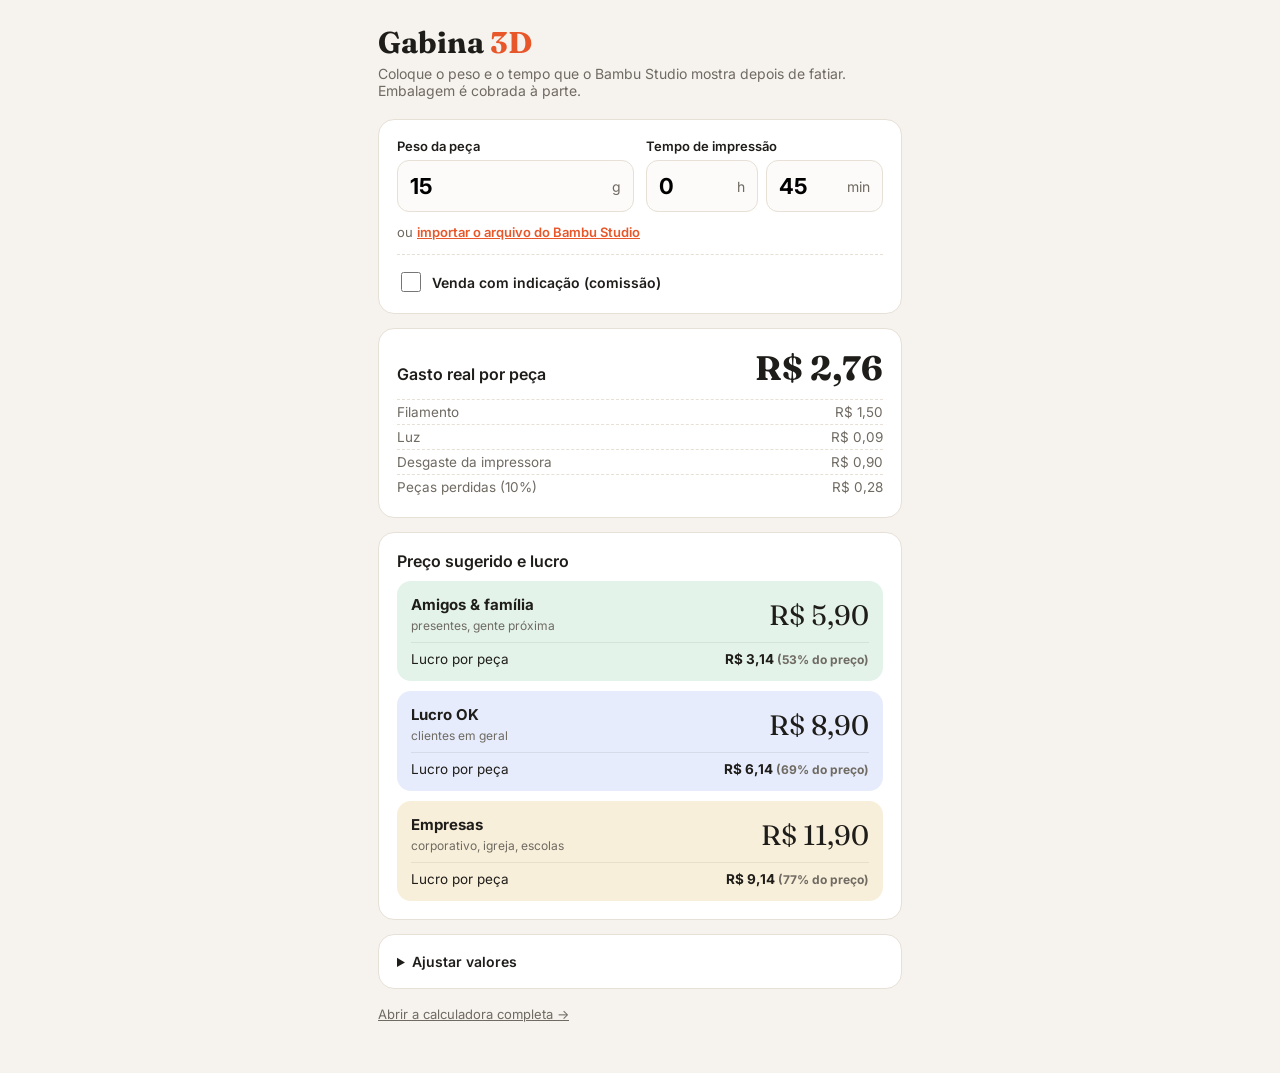
==== commit 026d6f21: "Comissão de indicação; embalagem cobrada à parte Co-Authored-By: Claude Opus 5.5 <noreply@anthropic." ====
--- a/index.html
+++ b/index.html
@@ -39,6 +39,10 @@
 summary{cursor:pointer;font-weight:600}
 .aj{display:grid;grid-template-columns:1fr 1fr;gap:10px;margin-top:12px}
 .aj .f input{font-size:16px;font-weight:500;padding:9px}
+.com{margin-top:14px;padding-top:14px;border-top:1px dashed var(--line);display:flex;align-items:center;gap:12px;flex-wrap:wrap}
+.chk{display:flex;align-items:center;gap:8px;margin:0;font-size:14px;cursor:pointer}
+.chk input{width:20px;height:20px;accent-color:var(--brand)}
+.com .f input{font-size:18px;padding:8px 10px}
 .msg{font-size:13px;margin-top:8px;color:#2f8f5b}
 .msg.bad{color:#b42318}
 a.link{color:var(--muted);font-size:13px}
@@ -47,7 +51,7 @@
 <body>
 <div class="wrap">
   <h1>Gabina <span>3D</span></h1>
-  <p class="sub">Coloque o peso e o tempo que o Bambu Studio mostra depois de fatiar.</p>
+  <p class="sub">Coloque o peso e o tempo que o Bambu Studio mostra depois de fatiar. Embalagem é cobrada à parte.</p>
 
   <div class="card">
     <div class="inputs">
@@ -57,6 +61,10 @@
       </div>
     </div>
     <div class="imp">ou <label for="arq">importar o arquivo do Bambu Studio</label><input id="arq" type="file" accept=".3mf,.gcode"> <div id="msg" class="msg"></div></div>
+    <div class="com">
+      <label class="chk"><input type="checkbox" id="temCom"> Venda com indicação (comissão)</label>
+      <div class="f" id="comBox" style="max-width:150px;display:none"><input id="com" type="number" inputmode="decimal" value="10"><span>%</span></div>
+    </div>
   </div>
 
   <div class="card">
@@ -71,13 +79,12 @@
       <summary>Ajustar valores</summary>
       <div class="aj">
         <div><label>Carretel (R$/kg)</label><div class="f"><input id="kg" type="number" value="100"></div></div>
-        <div><label>Embalagem (R$/peça)</label><div class="f"><input id="emb" type="number" step="0.1" value="1.20"></div></div>
-        <div><label>Família (× gasto)</label><div class="f"><input id="x1" type="number" step="0.1" value="2"></div></div>
+                <div><label>Família (× gasto)</label><div class="f"><input id="x1" type="number" step="0.1" value="2"></div></div>
         <div><label>Lucro OK (× gasto)</label><div class="f"><input id="x2" type="number" step="0.1" value="3"></div></div>
         <div><label>Empresas (× gasto)</label><div class="f"><input id="x3" type="number" step="0.1" value="4"></div></div>
         <div><label>Luz (R$/kWh)</label><div class="f"><input id="kwh" type="number" step="0.01" value="0.95"></div></div>
       </div>
-      <p class="sub" style="margin:12px 0 0">O gasto real soma filamento, luz, desgaste e manutenção da impressora (R$ 1,20 por hora), 10% de peças perdidas e embalagem. O tempo de vocês não entra aqui: ele é pago pelo lucro.</p>
+      <p class="sub" style="margin:12px 0 0">O gasto real soma filamento, luz, desgaste e manutenção da impressora (R$ 1,20 por hora), e 10% de peças perdidas. A embalagem é cobrada à parte, conforme o pedido. O tempo de vocês não entra aqui: ele é pago pelo lucro. A comissão sai do preço de venda.</p>
     </details>
   </div>
   <a class="link" href="completa.html">Abrir a calculadora completa →</a>
@@ -104,19 +111,22 @@
 function calc(){
   const g=v("g"), h=v("h")+v("m")/60;
   const fil=g/1000*v("kg"), luz=0.12*h*v("kwh"), maq=1.20*h;
-  const perdas=(fil+luz+maq)*0.10/0.90, emb=v("emb");
-  const c=fil+luz+maq+perdas+emb;
+  const perdas=(fil+luz+maq)*0.10/0.90;
+  const c=fil+luz+maq+perdas;
+  const com=$("temCom").checked?v("com")/100:0;
   $("custo").textContent=brl(c);
-  $("det").innerHTML=[["Filamento",fil],["Luz",luz],["Desgaste da impressora",maq],["Peças perdidas (10%)",perdas],["Embalagem",emb]]
+  $("det").innerHTML=[["Filamento",fil],["Luz",luz],["Desgaste da impressora",maq],["Peças perdidas (10%)",perdas]]
     .map(i=>`<div><span>${i[0]}</span><span>${brl(i[1])}</span></div>`).join("");
   const S=[["a","Amigos & família","presentes, gente próxima",v("x1")],["b","Lucro OK","clientes em geral",v("x2")],["c","Empresas","corporativo, igreja, escolas",v("x3")]];
-  $("cen").innerHTML='<div style="font-weight:600">Preço sugerido e lucro</div>'+S.map(s=>{const p=ar(c*s[3]);const l=p-c;return `
+  $("cen").innerHTML='<div style="font-weight:600">Preço sugerido e lucro</div>'+S.map(s=>{const p=ar(c*s[3]);const cv=p*com;const l=p-c-cv;return `
     <div class="sc ${s[0]}"><div><h3>${s[1]}</h3><small>${s[2]}</small></div><div class="p">${brl(p)}</div>
-    <div class="l"><span>Lucro por peça</span><b>${brl(l)} <small>(${Math.round(l/p*100)}% do preço)</small></b></div></div>`}).join("");
-  try{localStorage.setItem("gabina_simples",JSON.stringify(["kg","emb","x1","x2","x3","kwh"].map(k=>$(k).value)))}catch(e){}
+    ${com?`<div class="l"><span>Comissão (${v("com")}%)</span><b>− ${brl(cv)}</b></div>`:""}
+    <div class="l"><span>Lucro por peça</span><b style="color:${l<0?"#b42318":"inherit"}">${brl(l)} <small>(${Math.round(l/p*100)}% do preço)</small></b></div></div>`}).join("");
+  try{localStorage.setItem("gabina_simples",JSON.stringify(["kg","x1","x2","x3","kwh"].map(k=>$(k).value)))}catch(e){}
 }
-try{const s=JSON.parse(localStorage.getItem("gabina_simples"));if(s)["kg","emb","x1","x2","x3","kwh"].forEach((k,i)=>$(k).value=s[i])}catch(e){}
+try{const s=JSON.parse(localStorage.getItem("gabina_simples"));if(s)["kg","x1","x2","x3","kwh"].forEach((k,i)=>$(k).value=s[i])}catch(e){}
 document.querySelectorAll("input[type=number]").forEach(i=>i.addEventListener("input",calc));
+$("temCom").addEventListener("change",()=>{$("comBox").style.display=$("temCom").checked?"flex":"none";calc()});
 function setTempo(sec,g){$("g").value=g.toFixed(1);$("h").value=Math.floor(sec/3600);$("m").value=Math.round(sec%3600/60);calc()}
 $("arq").addEventListener("change",async e=>{
   const f=e.target.files[0]; if(!f) return; const msg=$("msg"); msg.className="msg"; msg.textContent="Lendo…";
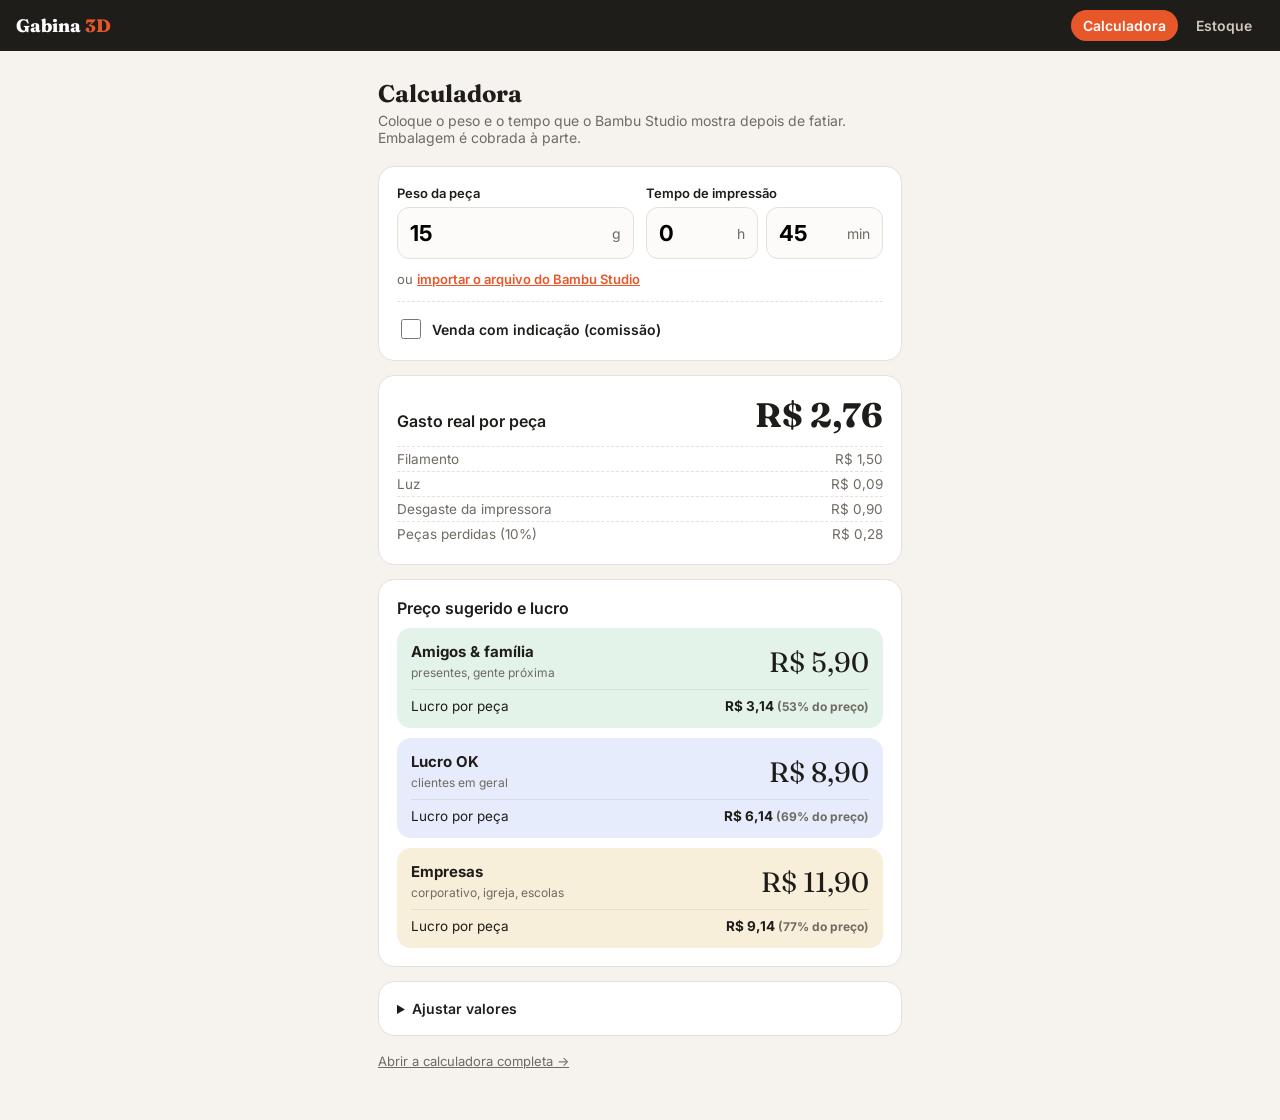
==== commit 7c7a2b46: "Página de estoque (filamentos e insumos) ligada a Planilha Google; navegação entre páginas Co-Author" ====
--- a/index.html
+++ b/index.html
@@ -47,10 +47,12 @@
 .msg.bad{color:#b42318}
 a.link{color:var(--muted);font-size:13px}
 </style>
+<link rel="stylesheet" href="nav.css">
 </head>
 <body>
+<nav class="gnav"><span class="marca">Gabina <em>3D</em></span><a href="./" class="on">Calculadora</a><a href="estoque.html">Estoque</a></nav>
 <div class="wrap">
-  <h1>Gabina <span>3D</span></h1>
+  <h1 style="font-size:24px;margin-top:4px">Calculadora</h1>
   <p class="sub">Coloque o peso e o tempo que o Bambu Studio mostra depois de fatiar. Embalagem é cobrada à parte.</p>
 
   <div class="card">
--- a/nav.css
+++ b/nav.css
@@ -0,0 +1,5 @@
+.gnav{position:sticky;top:0;z-index:10;display:flex;align-items:center;gap:6px;padding:10px 16px;background:#1f1d1a;font-family:Inter,system-ui,sans-serif}
+.gnav .marca{font-family:Fraunces,serif;font-weight:800;color:#fff;font-size:18px;margin-right:auto}
+.gnav .marca em{font-style:normal;color:#e8572a}
+.gnav a{color:#cfc8bd;text-decoration:none;font-size:14px;font-weight:600;padding:7px 12px;border-radius:999px}
+.gnav a.on{background:#e8572a;color:#fff}
